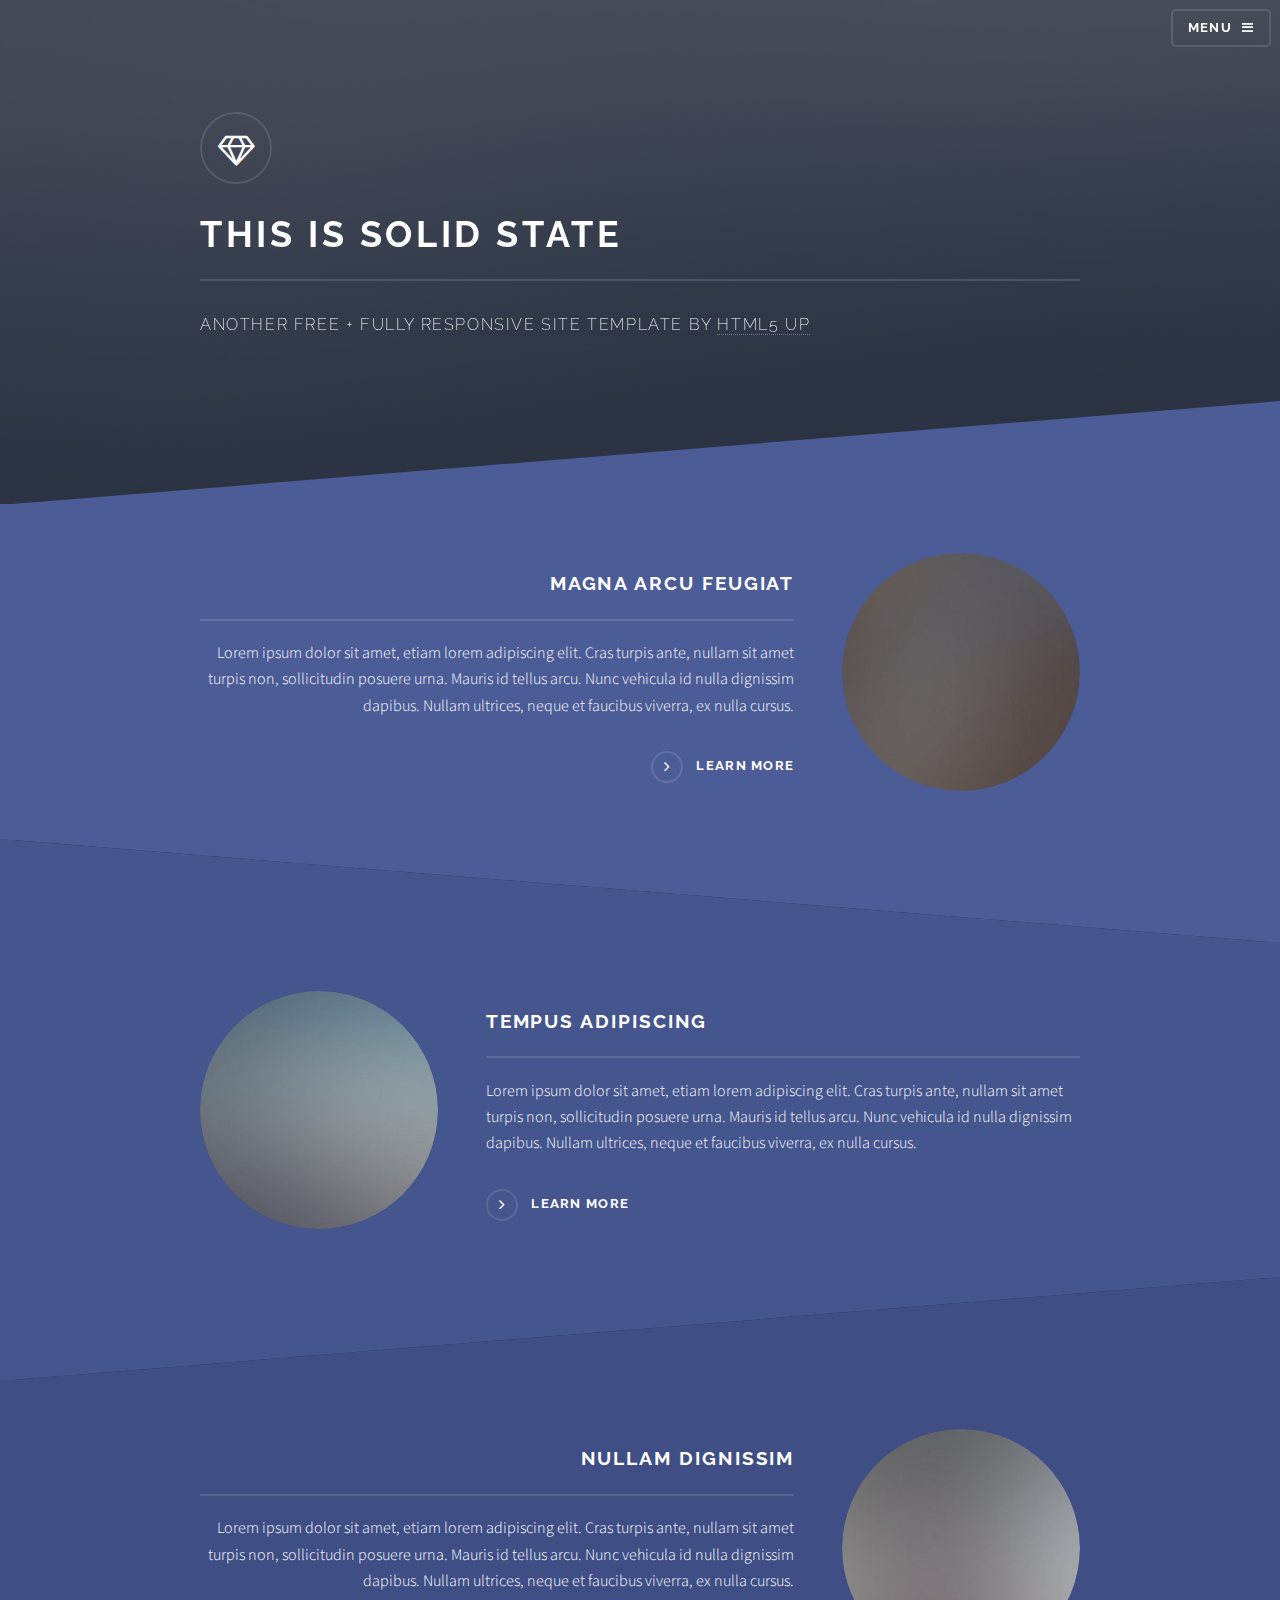
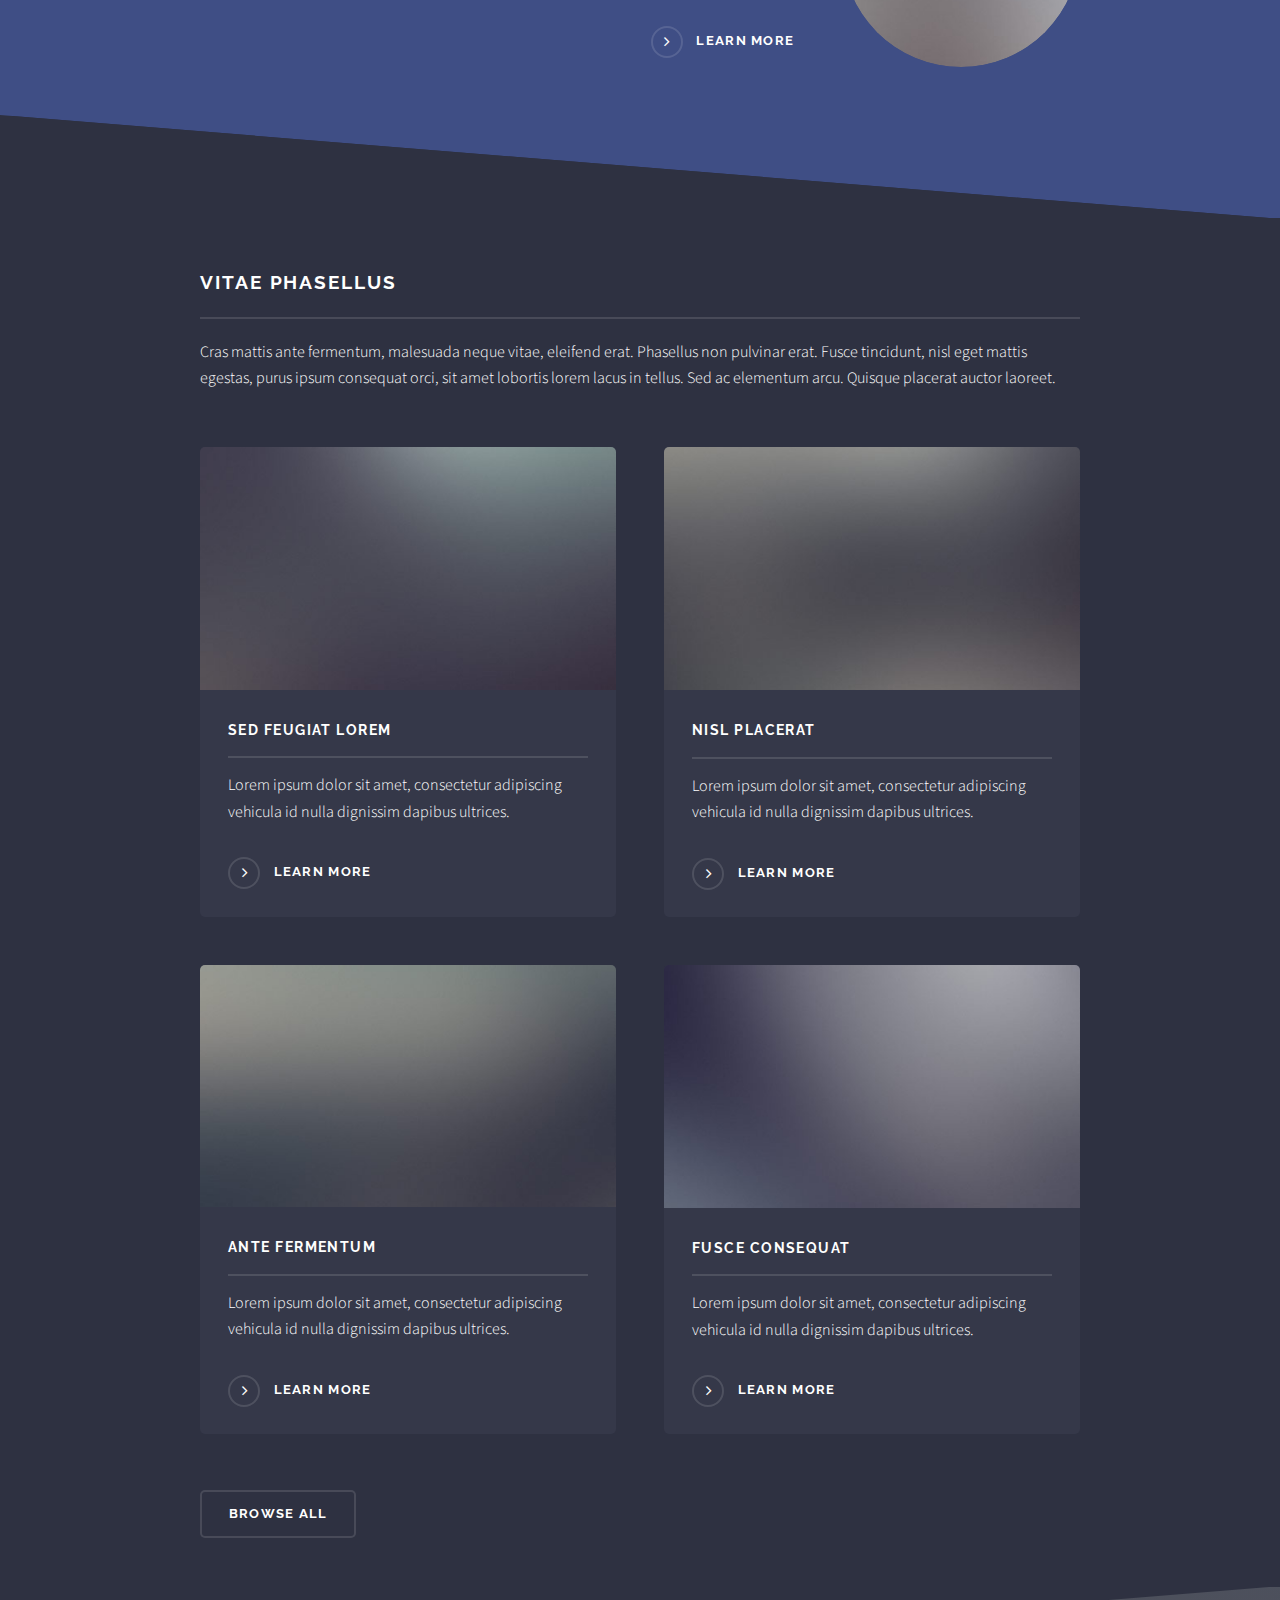
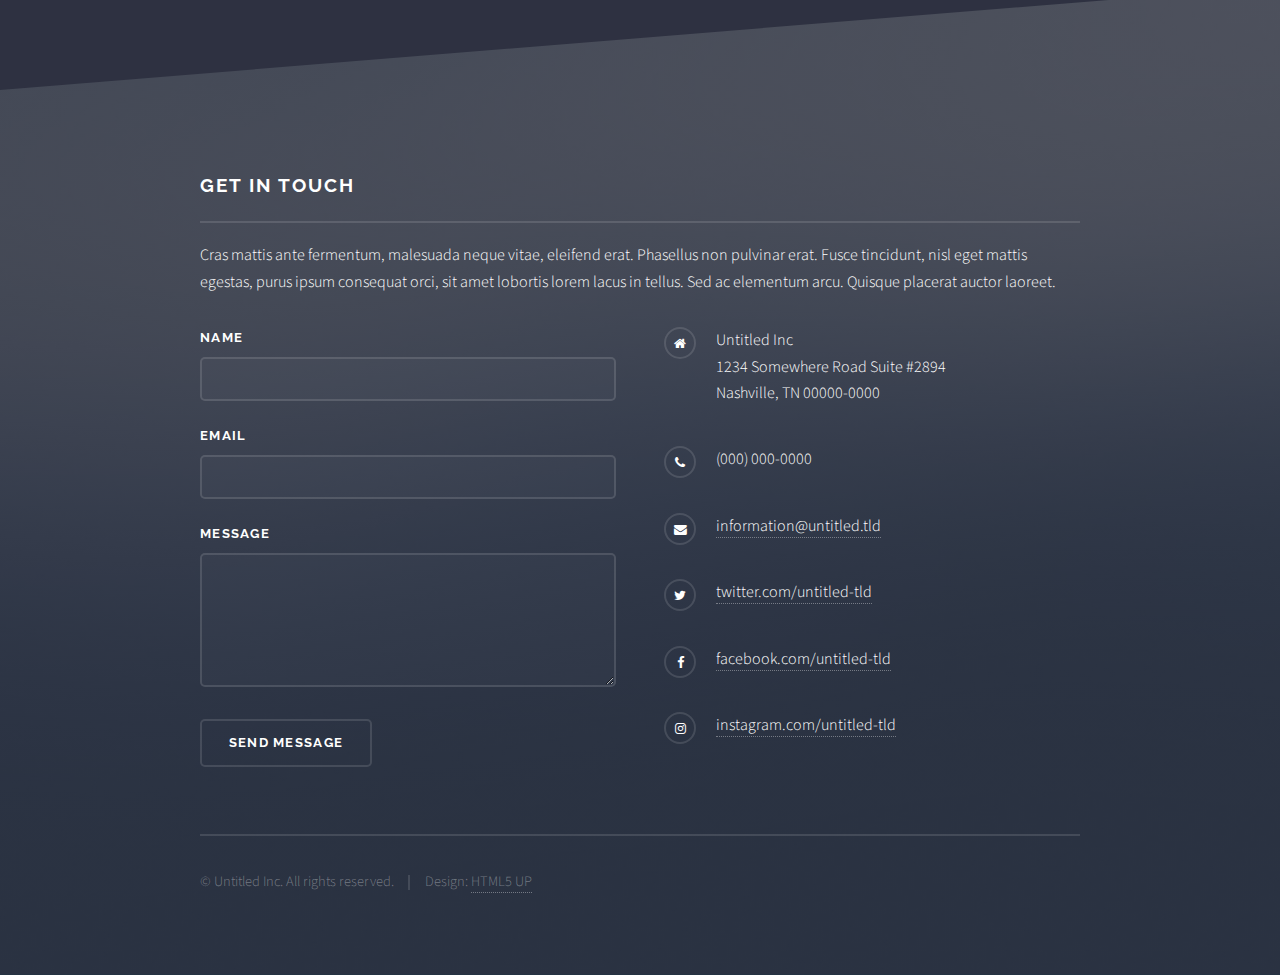
==== index.html @ 4a266dea "I am adding the HTML5UP template 'Solid State' to my github account. No content has been added at th" ====
<!DOCTYPE HTML>
<!--
	Solid State by HTML5 UP
	html5up.net | @ajlkn
	Free for personal and commercial use under the CCA 3.0 license (html5up.net/license)
-->
<html>
	<head>
		<title>Solid State by HTML5 UP</title>
		<meta charset="utf-8" />
		<meta name="viewport" content="width=device-width, initial-scale=1, user-scalable=no" />
		<link rel="stylesheet" href="assets/css/main.css" />
		<noscript><link rel="stylesheet" href="assets/css/noscript.css" /></noscript>
	</head>
	<body class="is-preload">

		<!-- Page Wrapper -->
			<div id="page-wrapper">

				<!-- Header -->
					<header id="header" class="alt">
						<h1><a href="index.html">Solid State</a></h1>
						<nav>
							<a href="#menu">Menu</a>
						</nav>
					</header>

				<!-- Menu -->
					<nav id="menu">
						<div class="inner">
							<h2>Menu</h2>
							<ul class="links">
								<li><a href="index.html">Home</a></li>
								<li><a href="generic.html">Generic</a></li>
								<li><a href="elements.html">Elements</a></li>
								<li><a href="#">Log In</a></li>
								<li><a href="#">Sign Up</a></li>
							</ul>
							<a href="#" class="close">Close</a>
						</div>
					</nav>

				<!-- Banner -->
					<section id="banner">
						<div class="inner">
							<div class="logo"><span class="icon fa-diamond"></span></div>
							<h2>This is Solid State</h2>
							<p>Another free + fully responsive site template by <a href="http://html5up.net">HTML5 UP</a></p>
						</div>
					</section>

				<!-- Wrapper -->
					<section id="wrapper">

						<!-- One -->
							<section id="one" class="wrapper spotlight style1">
								<div class="inner">
									<a href="#" class="image"><img src="images/pic01.jpg" alt="" /></a>
									<div class="content">
										<h2 class="major">Magna arcu feugiat</h2>
										<p>Lorem ipsum dolor sit amet, etiam lorem adipiscing elit. Cras turpis ante, nullam sit amet turpis non, sollicitudin posuere urna. Mauris id tellus arcu. Nunc vehicula id nulla dignissim dapibus. Nullam ultrices, neque et faucibus viverra, ex nulla cursus.</p>
										<a href="#" class="special">Learn more</a>
									</div>
								</div>
							</section>

						<!-- Two -->
							<section id="two" class="wrapper alt spotlight style2">
								<div class="inner">
									<a href="#" class="image"><img src="images/pic02.jpg" alt="" /></a>
									<div class="content">
										<h2 class="major">Tempus adipiscing</h2>
										<p>Lorem ipsum dolor sit amet, etiam lorem adipiscing elit. Cras turpis ante, nullam sit amet turpis non, sollicitudin posuere urna. Mauris id tellus arcu. Nunc vehicula id nulla dignissim dapibus. Nullam ultrices, neque et faucibus viverra, ex nulla cursus.</p>
										<a href="#" class="special">Learn more</a>
									</div>
								</div>
							</section>

						<!-- Three -->
							<section id="three" class="wrapper spotlight style3">
								<div class="inner">
									<a href="#" class="image"><img src="images/pic03.jpg" alt="" /></a>
									<div class="content">
										<h2 class="major">Nullam dignissim</h2>
										<p>Lorem ipsum dolor sit amet, etiam lorem adipiscing elit. Cras turpis ante, nullam sit amet turpis non, sollicitudin posuere urna. Mauris id tellus arcu. Nunc vehicula id nulla dignissim dapibus. Nullam ultrices, neque et faucibus viverra, ex nulla cursus.</p>
										<a href="#" class="special">Learn more</a>
									</div>
								</div>
							</section>

						<!-- Four -->
							<section id="four" class="wrapper alt style1">
								<div class="inner">
									<h2 class="major">Vitae phasellus</h2>
									<p>Cras mattis ante fermentum, malesuada neque vitae, eleifend erat. Phasellus non pulvinar erat. Fusce tincidunt, nisl eget mattis egestas, purus ipsum consequat orci, sit amet lobortis lorem lacus in tellus. Sed ac elementum arcu. Quisque placerat auctor laoreet.</p>
									<section class="features">
										<article>
											<a href="#" class="image"><img src="images/pic04.jpg" alt="" /></a>
											<h3 class="major">Sed feugiat lorem</h3>
											<p>Lorem ipsum dolor sit amet, consectetur adipiscing vehicula id nulla dignissim dapibus ultrices.</p>
											<a href="#" class="special">Learn more</a>
										</article>
										<article>
											<a href="#" class="image"><img src="images/pic05.jpg" alt="" /></a>
											<h3 class="major">Nisl placerat</h3>
											<p>Lorem ipsum dolor sit amet, consectetur adipiscing vehicula id nulla dignissim dapibus ultrices.</p>
											<a href="#" class="special">Learn more</a>
										</article>
										<article>
											<a href="#" class="image"><img src="images/pic06.jpg" alt="" /></a>
											<h3 class="major">Ante fermentum</h3>
											<p>Lorem ipsum dolor sit amet, consectetur adipiscing vehicula id nulla dignissim dapibus ultrices.</p>
											<a href="#" class="special">Learn more</a>
										</article>
										<article>
											<a href="#" class="image"><img src="images/pic07.jpg" alt="" /></a>
											<h3 class="major">Fusce consequat</h3>
											<p>Lorem ipsum dolor sit amet, consectetur adipiscing vehicula id nulla dignissim dapibus ultrices.</p>
											<a href="#" class="special">Learn more</a>
										</article>
									</section>
									<ul class="actions">
										<li><a href="#" class="button">Browse All</a></li>
									</ul>
								</div>
							</section>

					</section>

				<!-- Footer -->
					<section id="footer">
						<div class="inner">
							<h2 class="major">Get in touch</h2>
							<p>Cras mattis ante fermentum, malesuada neque vitae, eleifend erat. Phasellus non pulvinar erat. Fusce tincidunt, nisl eget mattis egestas, purus ipsum consequat orci, sit amet lobortis lorem lacus in tellus. Sed ac elementum arcu. Quisque placerat auctor laoreet.</p>
							<form method="post" action="#">
								<div class="fields">
									<div class="field">
										<label for="name">Name</label>
										<input type="text" name="name" id="name" />
									</div>
									<div class="field">
										<label for="email">Email</label>
										<input type="email" name="email" id="email" />
									</div>
									<div class="field">
										<label for="message">Message</label>
										<textarea name="message" id="message" rows="4"></textarea>
									</div>
								</div>
								<ul class="actions">
									<li><input type="submit" value="Send Message" /></li>
								</ul>
							</form>
							<ul class="contact">
								<li class="fa-home">
									Untitled Inc<br />
									1234 Somewhere Road Suite #2894<br />
									Nashville, TN 00000-0000
								</li>
								<li class="fa-phone">(000) 000-0000</li>
								<li class="fa-envelope"><a href="#">information@untitled.tld</a></li>
								<li class="fa-twitter"><a href="#">twitter.com/untitled-tld</a></li>
								<li class="fa-facebook"><a href="#">facebook.com/untitled-tld</a></li>
								<li class="fa-instagram"><a href="#">instagram.com/untitled-tld</a></li>
							</ul>
							<ul class="copyright">
								<li>&copy; Untitled Inc. All rights reserved.</li><li>Design: <a href="http://html5up.net">HTML5 UP</a></li>
							</ul>
						</div>
					</section>

			</div>

		<!-- Scripts -->
			<script src="assets/js/jquery.min.js"></script>
			<script src="assets/js/jquery.scrollex.min.js"></script>
			<script src="assets/js/browser.min.js"></script>
			<script src="assets/js/breakpoints.min.js"></script>
			<script src="assets/js/util.js"></script>
			<script src="assets/js/main.js"></script>

	</body>
</html>
---- assets/css/main.css ----
@import url(font-awesome.min.css);
@import url("https://fonts.googleapis.com/css?family=Raleway:200,700|Source+Sans+Pro:300,600,300italic,600italic");

/*
	Solid State by HTML5 UP
	html5up.net | @ajlkn
	Free for personal and commercial use under the CCA 3.0 license (html5up.net/license)
*/

html, body, div, span, applet, object,
iframe, h1, h2, h3, h4, h5, h6, p, blockquote,
pre, a, abbr, acronym, address, big, cite,
code, del, dfn, em, img, ins, kbd, q, s, samp,
small, strike, strong, sub, sup, tt, var, b,
u, i, center, dl, dt, dd, ol, ul, li, fieldset,
form, label, legend, table, caption, tbody,
tfoot, thead, tr, th, td, article, aside,
canvas, details, embed, figure, figcaption,
footer, header, hgroup, menu, nav, output, ruby,
section, summary, time, mark, audio, video {
	margin: 0;
	padding: 0;
	border: 0;
	font-size: 100%;
	font: inherit;
	vertical-align: baseline;}

article, aside, details, figcaption, figure,
footer, header, hgroup, menu, nav, section {
	display: block;}

body {
	line-height: 1;
}

ol, ul {
	list-style: none;
}

blockquote, q {
	quotes: none;
}

	blockquote:before, blockquote:after, q:before, q:after {
		content: '';
		content: none;
	}

table {
	border-collapse: collapse;
	border-spacing: 0;
}

body {
	-webkit-text-size-adjust: none;
}

mark {
	background-color: transparent;
	color: inherit;
}

input::-moz-focus-inner {
	border: 0;
	padding: 0;
}

input, select, textarea {
	-moz-appearance: none;
	-webkit-appearance: none;
	-ms-appearance: none;
	appearance: none;
}

/* Basic */

	@-ms-viewport {
		width: device-width;
	}

	body {
		-ms-overflow-style: scrollbar;
	}

	@media screen and (max-width: 480px) {

		html, body {
			min-width: 320px;
		}

	}

	html {
		box-sizing: border-box;
	}

	*, *:before, *:after {
		box-sizing: inherit;
	}

	body {
		background-color: #2e3141;
		background-image: linear-gradient(to top, rgba(46, 49, 65, 0.8), rgba(46, 49, 65, 0.8)), url("../../images/bg.jpg");
		background-size: auto, cover;
		background-attachment: fixed, fixed;
		background-position: center, center;
	}

		body.is-preload *, body.is-preload *:before, body.is-preload *:after {
			-moz-animation: none !important;
			-webkit-animation: none !important;
			-ms-animation: none !important;
			animation: none !important;
			-moz-transition: none !important;
			-webkit-transition: none !important;
			-ms-transition: none !important;
			transition: none !important;
		}

/* Type */

	body, input, select, textarea {
		color: #ffffff;
		font-family: "Source Sans Pro", Helvetica, sans-serif;
		font-size: 16.5pt;
		font-weight: 300;
		line-height: 1.65;
	}

		@media screen and (max-width: 1680px) {

			body, input, select, textarea {
				font-size: 13pt;
			}

		}

		@media screen and (max-width: 1280px) {

			body, input, select, textarea {
				font-size: 12pt;
			}

		}

		@media screen and (max-width: 980px) {

			body, input, select, textarea {
				font-size: 12pt;
			}

		}

		@media screen and (max-width: 736px) {

			body, input, select, textarea {
				font-size: 12pt;
			}

		}

		@media screen and (max-width: 480px) {

			body, input, select, textarea {
				font-size: 12pt;
			}

		}

	a {
		-moz-transition: color 0.2s ease-in-out, border-bottom-color 0.2s ease-in-out;
		-webkit-transition: color 0.2s ease-in-out, border-bottom-color 0.2s ease-in-out;
		-ms-transition: color 0.2s ease-in-out, border-bottom-color 0.2s ease-in-out;
		transition: color 0.2s ease-in-out, border-bottom-color 0.2s ease-in-out;
		border-bottom: dotted 1px rgba(255, 255, 255, 0.35);
		color: #ffffff;
		text-decoration: none;
	}

		a:hover {
			border-bottom-color: transparent;
			color: #ffffff !important;
		}

		a.special:not(.button) {
			text-decoration: none;
			border-bottom: 0;
			display: block;
			font-family: Raleway, Helvetica, sans-serif;
			font-size: 0.8em;
			font-weight: 700;
			letter-spacing: 0.1em;
			margin: 0 0 2em 0;
			text-transform: uppercase;
		}

			a.special:not(.button):before {
				-moz-osx-font-smoothing: grayscale;
				-webkit-font-smoothing: antialiased;
				font-family: FontAwesome;
				font-style: normal;
				font-weight: normal;
				text-transform: none !important;
			}

			a.special:not(.button):before {
				-moz-transition: background-color 0.2s ease-in-out;
				-webkit-transition: background-color 0.2s ease-in-out;
				-ms-transition: background-color 0.2s ease-in-out;
				transition: background-color 0.2s ease-in-out;
				border-radius: 100%;
				border: solid 2px rgba(255, 255, 255, 0.125);
				content: '\f105';
				display: inline-block;
				font-size: 1.25em;
				height: 2em;
				line-height: 1.65em;
				margin-right: 0.85em;
				text-align: center;
				text-indent: 0.15em;
				vertical-align: middle;
				width: 2em;
			}

			a.special:not(.button):hover:before {
				background-color: rgba(255, 255, 255, 0.025);
			}

			a.special:not(.button):active:before {
				background-color: rgba(255, 255, 255, 0.075);
			}

	strong, b {
		color: #ffffff;
		font-weight: 600;
	}

	em, i {
		font-style: italic;
	}

	p {
		margin: 0 0 2em 0;
	}

	h1, h2, h3, h4, h5, h6 {
		color: #ffffff;
		font-family: Raleway, Helvetica, sans-serif;
		font-weight: 700;
		letter-spacing: 0.1em;
		margin: 0 0 1em 0;
		text-transform: uppercase;
	}

		h1 a, h2 a, h3 a, h4 a, h5 a, h6 a {
			color: inherit;
			text-decoration: none;
			border-bottom: 0;
		}

		h1 span, h2 span, h3 span, h4 span, h5 span, h6 span {
			font-weight: 200;
		}

		h1.major, h2.major, h3.major, h4.major, h5.major, h6.major {
			padding-bottom: 1em;
			border-bottom: solid 2px rgba(255, 255, 255, 0.125);
		}

	h2 {
		font-size: 1.2em;
	}

	h3 {
		font-size: 0.9em;
	}

	h4 {
		font-size: 0.7em;
	}

	h5 {
		font-size: 0.7em;
	}

	h6 {
		font-size: 0.7em;
	}

	@media screen and (max-width: 736px) {

		h2 {
			font-size: 1em;
		}

		h3 {
			font-size: 0.8em;
		}

	}

	sub {
		font-size: 0.8em;
		position: relative;
		top: 0.5em;
	}

	sup {
		font-size: 0.8em;
		position: relative;
		top: -0.5em;
	}

	blockquote {
		border-left: solid 4px rgba(255, 255, 255, 0.125);
		font-style: italic;
		margin: 0 0 2em 0;
		padding: 0.5em 0 0.5em 2em;
	}

	code {
		background: rgba(255, 255, 255, 0.025);
		border-radius: 5px;
		border: solid 2px rgba(255, 255, 255, 0.125);
		font-family: "Courier New", monospace;
		font-size: 0.9em;
		margin: 0 0.25em;
		padding: 0.25em 0.65em;
	}

	pre {
		-webkit-overflow-scrolling: touch;
		font-family: "Courier New", monospace;
		font-size: 0.9em;
		margin: 0 0 2em 0;
	}

		pre code {
			display: block;
			line-height: 1.75em;
			padding: 1em 1.5em;
			overflow-x: auto;
		}

	hr {
		border: 0;
		border-bottom: solid 2px rgba(255, 255, 255, 0.125);
		margin: 2.5em 0;
	}

		hr.major {
			margin: 4em 0;
		}

	.align-left {
		text-align: left;
	}

	.align-center {
		text-align: center;
	}

	.align-right {
		text-align: right;
	}

/* Row */

	.row {
		display: flex;
		flex-wrap: wrap;
		box-sizing: border-box;
		align-items: stretch;
	}

		.row > * {
			box-sizing: border-box;
		}

		.row.gtr-uniform > * > :last-child {
			margin-bottom: 0;
		}

		.row.aln-left {
			justify-content: flex-start;
		}

		.row.aln-center {
			justify-content: center;
		}

		.row.aln-right {
			justify-content: flex-end;
		}

		.row.aln-top {
			align-items: flex-start;
		}

		.row.aln-middle {
			align-items: center;
		}

		.row.aln-bottom {
			align-items: flex-end;
		}

		.row > .imp {
			order: -1;
		}

		.row > .col-1 {
			width: 8.3333333333%;
		}

		.row > .off-1 {
			margin-left: 8.3333333333%;
		}

		.row > .col-2 {
			width: 16.6666666667%;
		}

		.row > .off-2 {
			margin-left: 16.6666666667%;
		}

		.row > .col-3 {
			width: 25%;
		}

		.row > .off-3 {
			margin-left: 25%;
		}

		.row > .col-4 {
			width: 33.3333333333%;
		}

		.row > .off-4 {
			margin-left: 33.3333333333%;
		}

		.row > .col-5 {
			width: 41.6666666667%;
		}

		.row > .off-5 {
			margin-left: 41.6666666667%;
		}

		.row > .col-6 {
			width: 50%;
		}

		.row > .off-6 {
			margin-left: 50%;
		}

		.row > .col-7 {
			width: 58.3333333333%;
		}

		.row > .off-7 {
			margin-left: 58.3333333333%;
		}

		.row > .col-8 {
			width: 66.6666666667%;
		}

		.row > .off-8 {
			margin-left: 66.6666666667%;
		}

		.row > .col-9 {
			width: 75%;
		}

		.row > .off-9 {
			margin-left: 75%;
		}

		.row > .col-10 {
			width: 83.3333333333%;
		}

		.row > .off-10 {
			margin-left: 83.3333333333%;
		}

		.row > .col-11 {
			width: 91.6666666667%;
		}

		.row > .off-11 {
			margin-left: 91.6666666667%;
		}

		.row > .col-12 {
			width: 100%;
		}

		.row > .off-12 {
			margin-left: 100%;
		}

		.row.gtr-0 {
			margin-top: 0;
			margin-left: 0em;
		}

			.row.gtr-0 > * {
				padding: 0 0 0 0em;
			}

			.row.gtr-0.gtr-uniform {
				margin-top: 0em;
			}

				.row.gtr-0.gtr-uniform > * {
					padding-top: 0em;
				}

		.row.gtr-25 {
			margin-top: 0;
			margin-left: -0.4375em;
		}

			.row.gtr-25 > * {
				padding: 0 0 0 0.4375em;
			}

			.row.gtr-25.gtr-uniform {
				margin-top: -0.4375em;
			}

				.row.gtr-25.gtr-uniform > * {
					padding-top: 0.4375em;
				}

		.row.gtr-50 {
			margin-top: 0;
			margin-left: -0.875em;
		}

			.row.gtr-50 > * {
				padding: 0 0 0 0.875em;
			}

			.row.gtr-50.gtr-uniform {
				margin-top: -0.875em;
			}

				.row.gtr-50.gtr-uniform > * {
					padding-top: 0.875em;
				}

		.row {
			margin-top: 0;
			margin-left: -1.75em;
		}

			.row > * {
				padding: 0 0 0 1.75em;
			}

			.row.gtr-uniform {
				margin-top: -1.75em;
			}

				.row.gtr-uniform > * {
					padding-top: 1.75em;
				}

		.row.gtr-150 {
			margin-top: 0;
			margin-left: -2.625em;
		}

			.row.gtr-150 > * {
				padding: 0 0 0 2.625em;
			}

			.row.gtr-150.gtr-uniform {
				margin-top: -2.625em;
			}

				.row.gtr-150.gtr-uniform > * {
					padding-top: 2.625em;
				}

		.row.gtr-200 {
			margin-top: 0;
			margin-left: -3.5em;
		}

			.row.gtr-200 > * {
				padding: 0 0 0 3.5em;
			}

			.row.gtr-200.gtr-uniform {
				margin-top: -3.5em;
			}

				.row.gtr-200.gtr-uniform > * {
					padding-top: 3.5em;
				}

		@media screen and (max-width: 1680px) {

			.row {
				display: flex;
				flex-wrap: wrap;
				box-sizing: border-box;
				align-items: stretch;
			}

				.row > * {
					box-sizing: border-box;
				}

				.row.gtr-uniform > * > :last-child {
					margin-bottom: 0;
				}

				.row.aln-left {
					justify-content: flex-start;
				}

				.row.aln-center {
					justify-content: center;
				}

				.row.aln-right {
					justify-content: flex-end;
				}

				.row.aln-top {
					align-items: flex-start;
				}

				.row.aln-middle {
					align-items: center;
				}

				.row.aln-bottom {
					align-items: flex-end;
				}

				.row > .imp-xlarge {
					order: -1;
				}

				.row > .col-1-xlarge {
					width: 8.3333333333%;
				}

				.row > .off-1-xlarge {
					margin-left: 8.3333333333%;
				}

				.row > .col-2-xlarge {
					width: 16.6666666667%;
				}

				.row > .off-2-xlarge {
					margin-left: 16.6666666667%;
				}

				.row > .col-3-xlarge {
					width: 25%;
				}

				.row > .off-3-xlarge {
					margin-left: 25%;
				}

				.row > .col-4-xlarge {
					width: 33.3333333333%;
				}

				.row > .off-4-xlarge {
					margin-left: 33.3333333333%;
				}

				.row > .col-5-xlarge {
					width: 41.6666666667%;
				}

				.row > .off-5-xlarge {
					margin-left: 41.6666666667%;
				}

				.row > .col-6-xlarge {
					width: 50%;
				}

				.row > .off-6-xlarge {
					margin-left: 50%;
				}

				.row > .col-7-xlarge {
					width: 58.3333333333%;
				}

				.row > .off-7-xlarge {
					margin-left: 58.3333333333%;
				}

				.row > .col-8-xlarge {
					width: 66.6666666667%;
				}

				.row > .off-8-xlarge {
					margin-left: 66.6666666667%;
				}

				.row > .col-9-xlarge {
					width: 75%;
				}

				.row > .off-9-xlarge {
					margin-left: 75%;
				}

				.row > .col-10-xlarge {
					width: 83.3333333333%;
				}

				.row > .off-10-xlarge {
					margin-left: 83.3333333333%;
				}

				.row > .col-11-xlarge {
					width: 91.6666666667%;
				}

				.row > .off-11-xlarge {
					margin-left: 91.6666666667%;
				}

				.row > .col-12-xlarge {
					width: 100%;
				}

				.row > .off-12-xlarge {
					margin-left: 100%;
				}

				.row.gtr-0 {
					margin-top: 0;
					margin-left: 0em;
				}

					.row.gtr-0 > * {
						padding: 0 0 0 0em;
					}

					.row.gtr-0.gtr-uniform {
						margin-top: 0em;
					}

						.row.gtr-0.gtr-uniform > * {
							padding-top: 0em;
						}

				.row.gtr-25 {
					margin-top: 0;
					margin-left: -0.4375em;
				}

					.row.gtr-25 > * {
						padding: 0 0 0 0.4375em;
					}

					.row.gtr-25.gtr-uniform {
						margin-top: -0.4375em;
					}

						.row.gtr-25.gtr-uniform > * {
							padding-top: 0.4375em;
						}

				.row.gtr-50 {
					margin-top: 0;
					margin-left: -0.875em;
				}

					.row.gtr-50 > * {
						padding: 0 0 0 0.875em;
					}

					.row.gtr-50.gtr-uniform {
						margin-top: -0.875em;
					}

						.row.gtr-50.gtr-uniform > * {
							padding-top: 0.875em;
						}

				.row {
					margin-top: 0;
					margin-left: -1.75em;
				}

					.row > * {
						padding: 0 0 0 1.75em;
					}

					.row.gtr-uniform {
						margin-top: -1.75em;
					}

						.row.gtr-uniform > * {
							padding-top: 1.75em;
						}

				.row.gtr-150 {
					margin-top: 0;
					margin-left: -2.625em;
				}

					.row.gtr-150 > * {
						padding: 0 0 0 2.625em;
					}

					.row.gtr-150.gtr-uniform {
						margin-top: -2.625em;
					}

						.row.gtr-150.gtr-uniform > * {
							padding-top: 2.625em;
						}

				.row.gtr-200 {
					margin-top: 0;
					margin-left: -3.5em;
				}

					.row.gtr-200 > * {
						padding: 0 0 0 3.5em;
					}

					.row.gtr-200.gtr-uniform {
						margin-top: -3.5em;
					}

						.row.gtr-200.gtr-uniform > * {
							padding-top: 3.5em;
						}

		}

		@media screen and (max-width: 1280px) {

			.row {
				display: flex;
				flex-wrap: wrap;
				box-sizing: border-box;
				align-items: stretch;
			}

				.row > * {
					box-sizing: border-box;
				}

				.row.gtr-uniform > * > :last-child {
					margin-bottom: 0;
				}

				.row.aln-left {
					justify-content: flex-start;
				}

				.row.aln-center {
					justify-content: center;
				}

				.row.aln-right {
					justify-content: flex-end;
				}

				.row.aln-top {
					align-items: flex-start;
				}

				.row.aln-middle {
					align-items: center;
				}

				.row.aln-bottom {
					align-items: flex-end;
				}

				.row > .imp-large {
					order: -1;
				}

				.row > .col-1-large {
					width: 8.3333333333%;
				}

				.row > .off-1-large {
					margin-left: 8.3333333333%;
				}

				.row > .col-2-large {
					width: 16.6666666667%;
				}

				.row > .off-2-large {
					margin-left: 16.6666666667%;
				}

				.row > .col-3-large {
					width: 25%;
				}

				.row > .off-3-large {
					margin-left: 25%;
				}

				.row > .col-4-large {
					width: 33.3333333333%;
				}

				.row > .off-4-large {
					margin-left: 33.3333333333%;
				}

				.row > .col-5-large {
					width: 41.6666666667%;
				}

				.row > .off-5-large {
					margin-left: 41.6666666667%;
				}

				.row > .col-6-large {
					width: 50%;
				}

				.row > .off-6-large {
					margin-left: 50%;
				}

				.row > .col-7-large {
					width: 58.3333333333%;
				}

				.row > .off-7-large {
					margin-left: 58.3333333333%;
				}

				.row > .col-8-large {
					width: 66.6666666667%;
				}

				.row > .off-8-large {
					margin-left: 66.6666666667%;
				}

				.row > .col-9-large {
					width: 75%;
				}

				.row > .off-9-large {
					margin-left: 75%;
				}

				.row > .col-10-large {
					width: 83.3333333333%;
				}

				.row > .off-10-large {
					margin-left: 83.3333333333%;
				}

				.row > .col-11-large {
					width: 91.6666666667%;
				}

				.row > .off-11-large {
					margin-left: 91.6666666667%;
				}

				.row > .col-12-large {
					width: 100%;
				}

				.row > .off-12-large {
					margin-left: 100%;
				}

				.row.gtr-0 {
					margin-top: 0;
					margin-left: 0em;
				}

					.row.gtr-0 > * {
						padding: 0 0 0 0em;
					}

					.row.gtr-0.gtr-uniform {
						margin-top: 0em;
					}

						.row.gtr-0.gtr-uniform > * {
							padding-top: 0em;
						}

				.row.gtr-25 {
					margin-top: 0;
					margin-left: -0.4375em;
				}

					.row.gtr-25 > * {
						padding: 0 0 0 0.4375em;
					}

					.row.gtr-25.gtr-uniform {
						margin-top: -0.4375em;
					}

						.row.gtr-25.gtr-uniform > * {
							padding-top: 0.4375em;
						}

				.row.gtr-50 {
					margin-top: 0;
					margin-left: -0.875em;
				}

					.row.gtr-50 > * {
						padding: 0 0 0 0.875em;
					}

					.row.gtr-50.gtr-uniform {
						margin-top: -0.875em;
					}

						.row.gtr-50.gtr-uniform > * {
							padding-top: 0.875em;
						}

				.row {
					margin-top: 0;
					margin-left: -1.75em;
				}

					.row > * {
						padding: 0 0 0 1.75em;
					}

					.row.gtr-uniform {
						margin-top: -1.75em;
					}

						.row.gtr-uniform > * {
							padding-top: 1.75em;
						}

				.row.gtr-150 {
					margin-top: 0;
					margin-left: -2.625em;
				}

					.row.gtr-150 > * {
						padding: 0 0 0 2.625em;
					}

					.row.gtr-150.gtr-uniform {
						margin-top: -2.625em;
					}

						.row.gtr-150.gtr-uniform > * {
							padding-top: 2.625em;
						}

				.row.gtr-200 {
					margin-top: 0;
					margin-left: -3.5em;
				}

					.row.gtr-200 > * {
						padding: 0 0 0 3.5em;
					}

					.row.gtr-200.gtr-uniform {
						margin-top: -3.5em;
					}

						.row.gtr-200.gtr-uniform > * {
							padding-top: 3.5em;
						}

		}

		@media screen and (max-width: 980px) {

			.row {
				display: flex;
				flex-wrap: wrap;
				box-sizing: border-box;
				align-items: stretch;
			}

				.row > * {
					box-sizing: border-box;
				}

				.row.gtr-uniform > * > :last-child {
					margin-bottom: 0;
				}

				.row.aln-left {
					justify-content: flex-start;
				}

				.row.aln-center {
					justify-content: center;
				}

				.row.aln-right {
					justify-content: flex-end;
				}

				.row.aln-top {
					align-items: flex-start;
				}

				.row.aln-middle {
					align-items: center;
				}

				.row.aln-bottom {
					align-items: flex-end;
				}

				.row > .imp-medium {
					order: -1;
				}

				.row > .col-1-medium {
					width: 8.3333333333%;
				}

				.row > .off-1-medium {
					margin-left: 8.3333333333%;
				}

				.row > .col-2-medium {
					width: 16.6666666667%;
				}

				.row > .off-2-medium {
					margin-left: 16.6666666667%;
				}

				.row > .col-3-medium {
					width: 25%;
				}

				.row > .off-3-medium {
					margin-left: 25%;
				}

				.row > .col-4-medium {
					width: 33.3333333333%;
				}

				.row > .off-4-medium {
					margin-left: 33.3333333333%;
				}

				.row > .col-5-medium {
					width: 41.6666666667%;
				}

				.row > .off-5-medium {
					margin-left: 41.6666666667%;
				}

				.row > .col-6-medium {
					width: 50%;
				}

				.row > .off-6-medium {
					margin-left: 50%;
				}

				.row > .col-7-medium {
					width: 58.3333333333%;
				}

				.row > .off-7-medium {
					margin-left: 58.3333333333%;
				}

				.row > .col-8-medium {
					width: 66.6666666667%;
				}

				.row > .off-8-medium {
					margin-left: 66.6666666667%;
				}

				.row > .col-9-medium {
					width: 75%;
				}

				.row > .off-9-medium {
					margin-left: 75%;
				}

				.row > .col-10-medium {
					width: 83.3333333333%;
				}

				.row > .off-10-medium {
					margin-left: 83.3333333333%;
				}

				.row > .col-11-medium {
					width: 91.6666666667%;
				}

				.row > .off-11-medium {
					margin-left: 91.6666666667%;
				}

				.row > .col-12-medium {
					width: 100%;
				}

				.row > .off-12-medium {
					margin-left: 100%;
				}

				.row.gtr-0 {
					margin-top: 0;
					margin-left: 0em;
				}

					.row.gtr-0 > * {
						padding: 0 0 0 0em;
					}

					.row.gtr-0.gtr-uniform {
						margin-top: 0em;
					}

						.row.gtr-0.gtr-uniform > * {
							padding-top: 0em;
						}

				.row.gtr-25 {
					margin-top: 0;
					margin-left: -0.4375em;
				}

					.row.gtr-25 > * {
						padding: 0 0 0 0.4375em;
					}

					.row.gtr-25.gtr-uniform {
						margin-top: -0.4375em;
					}

						.row.gtr-25.gtr-uniform > * {
							padding-top: 0.4375em;
						}

				.row.gtr-50 {
					margin-top: 0;
					margin-left: -0.875em;
				}

					.row.gtr-50 > * {
						padding: 0 0 0 0.875em;
					}

					.row.gtr-50.gtr-uniform {
						margin-top: -0.875em;
					}

						.row.gtr-50.gtr-uniform > * {
							padding-top: 0.875em;
						}

				.row {
					margin-top: 0;
					margin-left: -1.75em;
				}

					.row > * {
						padding: 0 0 0 1.75em;
					}

					.row.gtr-uniform {
						margin-top: -1.75em;
					}

						.row.gtr-uniform > * {
							padding-top: 1.75em;
						}

				.row.gtr-150 {
					margin-top: 0;
					margin-left: -2.625em;
				}

					.row.gtr-150 > * {
						padding: 0 0 0 2.625em;
					}

					.row.gtr-150.gtr-uniform {
						margin-top: -2.625em;
					}

						.row.gtr-150.gtr-uniform > * {
							padding-top: 2.625em;
						}

				.row.gtr-200 {
					margin-top: 0;
					margin-left: -3.5em;
				}

					.row.gtr-200 > * {
						padding: 0 0 0 3.5em;
					}

					.row.gtr-200.gtr-uniform {
						margin-top: -3.5em;
					}

						.row.gtr-200.gtr-uniform > * {
							padding-top: 3.5em;
						}

		}

		@media screen and (max-width: 736px) {

			.row {
				display: flex;
				flex-wrap: wrap;
				box-sizing: border-box;
				align-items: stretch;
			}

				.row > * {
					box-sizing: border-box;
				}

				.row.gtr-uniform > * > :last-child {
					margin-bottom: 0;
				}

				.row.aln-left {
					justify-content: flex-start;
				}

				.row.aln-center {
					justify-content: center;
				}

				.row.aln-right {
					justify-content: flex-end;
				}

				.row.aln-top {
					align-items: flex-start;
				}

				.row.aln-middle {
					align-items: center;
				}

				.row.aln-bottom {
					align-items: flex-end;
				}

				.row > .imp-small {
					order: -1;
				}

				.row > .col-1-small {
					width: 8.3333333333%;
				}

				.row > .off-1-small {
					margin-left: 8.3333333333%;
				}

				.row > .col-2-small {
					width: 16.6666666667%;
				}

				.row > .off-2-small {
					margin-left: 16.6666666667%;
				}

				.row > .col-3-small {
					width: 25%;
				}

				.row > .off-3-small {
					margin-left: 25%;
				}

				.row > .col-4-small {
					width: 33.3333333333%;
				}

				.row > .off-4-small {
					margin-left: 33.3333333333%;
				}

				.row > .col-5-small {
					width: 41.6666666667%;
				}

				.row > .off-5-small {
					margin-left: 41.6666666667%;
				}

				.row > .col-6-small {
					width: 50%;
				}

				.row > .off-6-small {
					margin-left: 50%;
				}

				.row > .col-7-small {
					width: 58.3333333333%;
				}

				.row > .off-7-small {
					margin-left: 58.3333333333%;
				}

				.row > .col-8-small {
					width: 66.6666666667%;
				}

				.row > .off-8-small {
					margin-left: 66.6666666667%;
				}

				.row > .col-9-small {
					width: 75%;
				}

				.row > .off-9-small {
					margin-left: 75%;
				}

				.row > .col-10-small {
					width: 83.3333333333%;
				}

				.row > .off-10-small {
					margin-left: 83.3333333333%;
				}

				.row > .col-11-small {
					width: 91.6666666667%;
				}

				.row > .off-11-small {
					margin-left: 91.6666666667%;
				}

				.row > .col-12-small {
					width: 100%;
				}

				.row > .off-12-small {
					margin-left: 100%;
				}

				.row.gtr-0 {
					margin-top: 0;
					margin-left: 0em;
				}

					.row.gtr-0 > * {
						padding: 0 0 0 0em;
					}

					.row.gtr-0.gtr-uniform {
						margin-top: 0em;
					}

						.row.gtr-0.gtr-uniform > * {
							padding-top: 0em;
						}

				.row.gtr-25 {
					margin-top: 0;
					margin-left: -0.3125em;
				}

					.row.gtr-25 > * {
						padding: 0 0 0 0.3125em;
					}

					.row.gtr-25.gtr-uniform {
						margin-top: -0.3125em;
					}

						.row.gtr-25.gtr-uniform > * {
							padding-top: 0.3125em;
						}

				.row.gtr-50 {
					margin-top: 0;
					margin-left: -0.625em;
				}

					.row.gtr-50 > * {
						padding: 0 0 0 0.625em;
					}

					.row.gtr-50.gtr-uniform {
						margin-top: -0.625em;
					}

						.row.gtr-50.gtr-uniform > * {
							padding-top: 0.625em;
						}

				.row {
					margin-top: 0;
					margin-left: -1.25em;
				}

					.row > * {
						padding: 0 0 0 1.25em;
					}

					.row.gtr-uniform {
						margin-top: -1.25em;
					}

						.row.gtr-uniform > * {
							padding-top: 1.25em;
						}

				.row.gtr-150 {
					margin-top: 0;
					margin-left: -1.875em;
				}

					.row.gtr-150 > * {
						padding: 0 0 0 1.875em;
					}

					.row.gtr-150.gtr-uniform {
						margin-top: -1.875em;
					}

						.row.gtr-150.gtr-uniform > * {
							padding-top: 1.875em;
						}

				.row.gtr-200 {
					margin-top: 0;
					margin-left: -2.5em;
				}

					.row.gtr-200 > * {
						padding: 0 0 0 2.5em;
					}

					.row.gtr-200.gtr-uniform {
						margin-top: -2.5em;
					}

						.row.gtr-200.gtr-uniform > * {
							padding-top: 2.5em;
						}

		}

		@media screen and (max-width: 480px) {

			.row {
				display: flex;
				flex-wrap: wrap;
				box-sizing: border-box;
				align-items: stretch;
			}

				.row > * {
					box-sizing: border-box;
				}

				.row.gtr-uniform > * > :last-child {
					margin-bottom: 0;
				}

				.row.aln-left {
					justify-content: flex-start;
				}

				.row.aln-center {
					justify-content: center;
				}

				.row.aln-right {
					justify-content: flex-end;
				}

				.row.aln-top {
					align-items: flex-start;
				}

				.row.aln-middle {
					align-items: center;
				}

				.row.aln-bottom {
					align-items: flex-end;
				}

				.row > .imp-xsmall {
					order: -1;
				}

				.row > .col-1-xsmall {
					width: 8.3333333333%;
				}

				.row > .off-1-xsmall {
					margin-left: 8.3333333333%;
				}

				.row > .col-2-xsmall {
					width: 16.6666666667%;
				}

				.row > .off-2-xsmall {
					margin-left: 16.6666666667%;
				}

				.row > .col-3-xsmall {
					width: 25%;
				}

				.row > .off-3-xsmall {
					margin-left: 25%;
				}

				.row > .col-4-xsmall {
					width: 33.3333333333%;
				}

				.row > .off-4-xsmall {
					margin-left: 33.3333333333%;
				}

				.row > .col-5-xsmall {
					width: 41.6666666667%;
				}

				.row > .off-5-xsmall {
					margin-left: 41.6666666667%;
				}

				.row > .col-6-xsmall {
					width: 50%;
				}

				.row > .off-6-xsmall {
					margin-left: 50%;
				}

				.row > .col-7-xsmall {
					width: 58.3333333333%;
				}

				.row > .off-7-xsmall {
					margin-left: 58.3333333333%;
				}

				.row > .col-8-xsmall {
					width: 66.6666666667%;
				}

				.row > .off-8-xsmall {
					margin-left: 66.6666666667%;
				}

				.row > .col-9-xsmall {
					width: 75%;
				}

				.row > .off-9-xsmall {
					margin-left: 75%;
				}

				.row > .col-10-xsmall {
					width: 83.3333333333%;
				}

				.row > .off-10-xsmall {
					margin-left: 83.3333333333%;
				}

				.row > .col-11-xsmall {
					width: 91.6666666667%;
				}

				.row > .off-11-xsmall {
					margin-left: 91.6666666667%;
				}

				.row > .col-12-xsmall {
					width: 100%;
				}

				.row > .off-12-xsmall {
					margin-left: 100%;
				}

				.row.gtr-0 {
					margin-top: 0;
					margin-left: 0em;
				}

					.row.gtr-0 > * {
						padding: 0 0 0 0em;
					}

					.row.gtr-0.gtr-uniform {
						margin-top: 0em;
					}

						.row.gtr-0.gtr-uniform > * {
							padding-top: 0em;
						}

				.row.gtr-25 {
					margin-top: 0;
					margin-left: -0.3125em;
				}

					.row.gtr-25 > * {
						padding: 0 0 0 0.3125em;
					}

					.row.gtr-25.gtr-uniform {
						margin-top: -0.3125em;
					}

						.row.gtr-25.gtr-uniform > * {
							padding-top: 0.3125em;
						}

				.row.gtr-50 {
					margin-top: 0;
					margin-left: -0.625em;
				}

					.row.gtr-50 > * {
						padding: 0 0 0 0.625em;
					}

					.row.gtr-50.gtr-uniform {
						margin-top: -0.625em;
					}

						.row.gtr-50.gtr-uniform > * {
							padding-top: 0.625em;
						}

				.row {
					margin-top: 0;
					margin-left: -1.25em;
				}

					.row > * {
						padding: 0 0 0 1.25em;
					}

					.row.gtr-uniform {
						margin-top: -1.25em;
					}

						.row.gtr-uniform > * {
							padding-top: 1.25em;
						}

				.row.gtr-150 {
					margin-top: 0;
					margin-left: -1.875em;
				}

					.row.gtr-150 > * {
						padding: 0 0 0 1.875em;
					}

					.row.gtr-150.gtr-uniform {
						margin-top: -1.875em;
					}

						.row.gtr-150.gtr-uniform > * {
							padding-top: 1.875em;
						}

				.row.gtr-200 {
					margin-top: 0;
					margin-left: -2.5em;
				}

					.row.gtr-200 > * {
						padding: 0 0 0 2.5em;
					}

					.row.gtr-200.gtr-uniform {
						margin-top: -2.5em;
					}

						.row.gtr-200.gtr-uniform > * {
							padding-top: 2.5em;
						}

		}

		@media screen and (max-width: 360px) {

			.row {
				display: flex;
				flex-wrap: wrap;
				box-sizing: border-box;
				align-items: stretch;
			}

				.row > * {
					box-sizing: border-box;
				}

				.row.gtr-uniform > * > :last-child {
					margin-bottom: 0;
				}

				.row.aln-left {
					justify-content: flex-start;
				}

				.row.aln-center {
					justify-content: center;
				}

				.row.aln-right {
					justify-content: flex-end;
				}

				.row.aln-top {
					align-items: flex-start;
				}

				.row.aln-middle {
					align-items: center;
				}

				.row.aln-bottom {
					align-items: flex-end;
				}

				.row > .imp-xxsmall {
					order: -1;
				}

				.row > .col-1-xxsmall {
					width: 8.3333333333%;
				}

				.row > .off-1-xxsmall {
					margin-left: 8.3333333333%;
				}

				.row > .col-2-xxsmall {
					width: 16.6666666667%;
				}

				.row > .off-2-xxsmall {
					margin-left: 16.6666666667%;
				}

				.row > .col-3-xxsmall {
					width: 25%;
				}

				.row > .off-3-xxsmall {
					margin-left: 25%;
				}

				.row > .col-4-xxsmall {
					width: 33.3333333333%;
				}

				.row > .off-4-xxsmall {
					margin-left: 33.3333333333%;
				}

				.row > .col-5-xxsmall {
					width: 41.6666666667%;
				}

				.row > .off-5-xxsmall {
					margin-left: 41.6666666667%;
				}

				.row > .col-6-xxsmall {
					width: 50%;
				}

				.row > .off-6-xxsmall {
					margin-left: 50%;
				}

				.row > .col-7-xxsmall {
					width: 58.3333333333%;
				}

				.row > .off-7-xxsmall {
					margin-left: 58.3333333333%;
				}

				.row > .col-8-xxsmall {
					width: 66.6666666667%;
				}

				.row > .off-8-xxsmall {
					margin-left: 66.6666666667%;
				}

				.row > .col-9-xxsmall {
					width: 75%;
				}

				.row > .off-9-xxsmall {
					margin-left: 75%;
				}

				.row > .col-10-xxsmall {
					width: 83.3333333333%;
				}

				.row > .off-10-xxsmall {
					margin-left: 83.3333333333%;
				}

				.row > .col-11-xxsmall {
					width: 91.6666666667%;
				}

				.row > .off-11-xxsmall {
					margin-left: 91.6666666667%;
				}

				.row > .col-12-xxsmall {
					width: 100%;
				}

				.row > .off-12-xxsmall {
					margin-left: 100%;
				}

				.row.gtr-0 {
					margin-top: 0;
					margin-left: 0em;
				}

					.row.gtr-0 > * {
						padding: 0 0 0 0em;
					}

					.row.gtr-0.gtr-uniform {
						margin-top: 0em;
					}

						.row.gtr-0.gtr-uniform > * {
							padding-top: 0em;
						}

				.row.gtr-25 {
					margin-top: 0;
					margin-left: -0.3125em;
				}

					.row.gtr-25 > * {
						padding: 0 0 0 0.3125em;
					}

					.row.gtr-25.gtr-uniform {
						margin-top: -0.3125em;
					}

						.row.gtr-25.gtr-uniform > * {
							padding-top: 0.3125em;
						}

				.row.gtr-50 {
					margin-top: 0;
					margin-left: -0.625em;
				}

					.row.gtr-50 > * {
						padding: 0 0 0 0.625em;
					}

					.row.gtr-50.gtr-uniform {
						margin-top: -0.625em;
					}

						.row.gtr-50.gtr-uniform > * {
							padding-top: 0.625em;
						}

				.row {
					margin-top: 0;
					margin-left: -1.25em;
				}

					.row > * {
						padding: 0 0 0 1.25em;
					}

					.row.gtr-uniform {
						margin-top: -1.25em;
					}

						.row.gtr-uniform > * {
							padding-top: 1.25em;
						}

				.row.gtr-150 {
					margin-top: 0;
					margin-left: -1.875em;
				}

					.row.gtr-150 > * {
						padding: 0 0 0 1.875em;
					}

					.row.gtr-150.gtr-uniform {
						margin-top: -1.875em;
					}

						.row.gtr-150.gtr-uniform > * {
							padding-top: 1.875em;
						}

				.row.gtr-200 {
					margin-top: 0;
					margin-left: -2.5em;
				}

					.row.gtr-200 > * {
						padding: 0 0 0 2.5em;
					}

					.row.gtr-200.gtr-uniform {
						margin-top: -2.5em;
					}

						.row.gtr-200.gtr-uniform > * {
							padding-top: 2.5em;
						}

		}

/* Section/Article */

	section.special, article.special {
		text-align: center;
	}

/* Form */

	form {
		margin: 0 0 2em 0;
	}

		form > :last-child {
			margin-bottom: 0;
		}

		form > .fields {
			display: -moz-flex;
			display: -webkit-flex;
			display: -ms-flex;
			display: flex;
			-moz-flex-wrap: wrap;
			-webkit-flex-wrap: wrap;
			-ms-flex-wrap: wrap;
			flex-wrap: wrap;
			width: calc(100% + 3em);
			margin: -1.5em 0 2em -1.5em;
		}

			form > .fields > .field {
				-moz-flex-grow: 0;
				-webkit-flex-grow: 0;
				-ms-flex-grow: 0;
				flex-grow: 0;
				-moz-flex-shrink: 0;
				-webkit-flex-shrink: 0;
				-ms-flex-shrink: 0;
				flex-shrink: 0;
				padding: 1.5em 0 0 1.5em;
				width: calc(100% - 1.5em);
			}

				form > .fields > .field.half {
					width: calc(50% - 0.75em);
				}

				form > .fields > .field.third {
					width: calc(100%/3 - 0.5em);
				}

				form > .fields > .field.quarter {
					width: calc(25% - 0.375em);
				}

		@media screen and (max-width: 480px) {

			form > .fields {
				width: calc(100% + 3em);
				margin: -1.5em 0 2em -1.5em;
			}

				form > .fields > .field {
					padding: 1.5em 0 0 1.5em;
					width: calc(100% - 1.5em);
				}

					form > .fields > .field.half {
						width: calc(100% - 1.5em);
					}

					form > .fields > .field.third {
						width: calc(100% - 1.5em);
					}

					form > .fields > .field.quarter {
						width: calc(100% - 1.5em);
					}

		}

	label {
		color: #ffffff;
		display: block;
		font-family: Raleway, Helvetica, sans-serif;
		font-size: 0.8em;
		font-weight: 700;
		letter-spacing: 0.1em;
		margin: 0 0 0.7em 0;
		text-transform: uppercase;
	}

	input[type="text"],
	input[type="password"],
	input[type="email"],
	input[type="tel"],
	select,
	textarea {
		-moz-appearance: none;
		-webkit-appearance: none;
		-ms-appearance: none;
		appearance: none;
		background: rgba(255, 255, 255, 0.025);
		border-radius: 5px;
		border: none;
		border: solid 2px rgba(255, 255, 255, 0.125);
		color: inherit;
		display: block;
		outline: 0;
		padding: 0 1em;
		text-decoration: none;
		width: 100%;
	}

		input[type="text"]:invalid,
		input[type="password"]:invalid,
		input[type="email"]:invalid,
		input[type="tel"]:invalid,
		select:invalid,
		textarea:invalid {
			box-shadow: none;
		}

		input[type="text"]:focus,
		input[type="password"]:focus,
		input[type="email"]:focus,
		input[type="tel"]:focus,
		select:focus,
		textarea:focus {
			border-color: #5b6ba6;
		}

	select {
		background-image: url("data:image/svg+xml;charset=utf8,%3Csvg xmlns='http://www.w3.org/2000/svg' width='40' height='40' preserveAspectRatio='none' viewBox='0 0 40 40'%3E%3Cpath d='M9.4,12.3l10.4,10.4l10.4-10.4c0.2-0.2,0.5-0.4,0.9-0.4c0.3,0,0.6,0.1,0.9,0.4l3.3,3.3c0.2,0.2,0.4,0.5,0.4,0.9 c0,0.4-0.1,0.6-0.4,0.9L20.7,31.9c-0.2,0.2-0.5,0.4-0.9,0.4c-0.3,0-0.6-0.1-0.9-0.4L4.3,17.3c-0.2-0.2-0.4-0.5-0.4-0.9 c0-0.4,0.1-0.6,0.4-0.9l3.3-3.3c0.2-0.2,0.5-0.4,0.9-0.4S9.1,12.1,9.4,12.3z' fill='rgba(255, 255, 255, 0.125)' /%3E%3C/svg%3E");
		background-size: 1.25rem;
		background-repeat: no-repeat;
		background-position: calc(100% - 1rem) center;
		height: 2.75em;
		padding-right: 2.75em;
		text-overflow: ellipsis;
	}

		select option {
			color: #ffffff;
			background: #2e3141;
		}

		select:focus::-ms-value {
			background-color: transparent;
		}

		select::-ms-expand {
			display: none;
		}

	input[type="text"],
	input[type="password"],
	input[type="email"],
	select {
		height: 2.75em;
	}

	textarea {
		padding: 0.75em 1em;
	}

	input[type="checkbox"],
	input[type="radio"] {
		-moz-appearance: none;
		-webkit-appearance: none;
		-ms-appearance: none;
		appearance: none;
		display: block;
		float: left;
		margin-right: -2em;
		opacity: 0;
		width: 1em;
		z-index: -1;
	}

		input[type="checkbox"] + label,
		input[type="radio"] + label {
			text-decoration: none;
			color: #ffffff;
			cursor: pointer;
			display: inline-block;
			font-size: 1em;
			font-family: "Source Sans Pro", Helvetica, sans-serif;
			text-transform: none;
			letter-spacing: 0;
			font-weight: 300;
			padding-left: 2.4em;
			padding-right: 0.75em;
			position: relative;
		}

			input[type="checkbox"] + label:before,
			input[type="radio"] + label:before {
				-moz-osx-font-smoothing: grayscale;
				-webkit-font-smoothing: antialiased;
				font-family: FontAwesome;
				font-style: normal;
				font-weight: normal;
				text-transform: none !important;
			}

			input[type="checkbox"] + label:before,
			input[type="radio"] + label:before {
				background: rgba(255, 255, 255, 0.025);
				border-radius: 5px;
				border: solid 2px rgba(255, 255, 255, 0.125);
				content: '';
				display: inline-block;
				height: 1.65em;
				left: 0;
				line-height: 1.58125em;
				position: absolute;
				text-align: center;
				top: 0;
				width: 1.65em;
			}

		input[type="checkbox"]:checked + label:before,
		input[type="radio"]:checked + label:before {
			background: #ffffff;
			border-color: #ffffff;
			content: '\f00c';
			color: #2e3141;
		}

		input[type="checkbox"]:focus + label:before,
		input[type="radio"]:focus + label:before {
			border-color: #4c5c96;
		}

	input[type="checkbox"] + label:before {
		border-radius: 5px;
	}

	input[type="radio"] + label:before {
		border-radius: 100%;
	}

	::-webkit-input-placeholder {
		color: rgba(255, 255, 255, 0.35) !important;
		opacity: 1.0;
	}

	:-moz-placeholder {
		color: rgba(255, 255, 255, 0.35) !important;
		opacity: 1.0;
	}

	::-moz-placeholder {
		color: rgba(255, 255, 255, 0.35) !important;
		opacity: 1.0;
	}

	:-ms-input-placeholder {
		color: rgba(255, 255, 255, 0.35) !important;
		opacity: 1.0;
	}

/* Box */

	.box {
		border-radius: 5px;
		border: solid 2px rgba(255, 255, 255, 0.125);
		margin-bottom: 2em;
		padding: 1.5em;
	}

		.box > :last-child,
		.box > :last-child > :last-child,
		.box > :last-child > :last-child > :last-child {
			margin-bottom: 0;
		}

		.box.alt {
			border: 0;
			border-radius: 0;
			padding: 0;
		}

/* Icon */

	.icon {
		text-decoration: none;
		border-bottom: none;
		position: relative;
	}

		.icon:before {
			-moz-osx-font-smoothing: grayscale;
			-webkit-font-smoothing: antialiased;
			font-family: FontAwesome;
			font-style: normal;
			font-weight: normal;
			text-transform: none !important;
		}

		.icon > .label {
			display: none;
		}

/* Image */

	.image {
		border-radius: 5px;
		border: 0;
		display: inline-block;
		position: relative;
	}

		.image img {
			border-radius: 5px;
			display: block;
		}

		.image.left, .image.right {
			max-width: 40%;
		}

			.image.left img, .image.right img {
				width: 100%;
			}

		.image.left {
			float: left;
			padding: 0 1.5em 1em 0;
			top: 0.25em;
		}

		.image.right {
			float: right;
			padding: 0 0 1em 1.5em;
			top: 0.25em;
		}

		.image.fit {
			display: block;
			margin: 0 0 2em 0;
			width: 100%;
		}

			.image.fit img {
				width: 100%;
			}

		.image.main {
			display: block;
			margin: 0 0 3em 0;
			width: 100%;
		}

			.image.main img {
				width: 100%;
			}

/* List */

	ol {
		list-style: decimal;
		margin: 0 0 2em 0;
		padding-left: 1.25em;
	}

		ol li {
			padding-left: 0.25em;
		}

	ul {
		list-style: disc;
		margin: 0 0 2em 0;
		padding-left: 1em;
	}

		ul li {
			padding-left: 0.5em;
		}

		ul.alt {
			list-style: none;
			padding-left: 0;
		}

			ul.alt li {
				border-top: solid 1px rgba(255, 255, 255, 0.125);
				padding: 0.5em 0;
			}

				ul.alt li:first-child {
					border-top: 0;
					padding-top: 0;
				}

	dl {
		margin: 0 0 2em 0;
	}

		dl dt {
			display: block;
			font-weight: 600;
			margin: 0 0 1em 0;
		}

		dl dd {
			margin-left: 2em;
		}

/* Actions */

	ul.actions {
		display: -moz-flex;
		display: -webkit-flex;
		display: -ms-flex;
		display: flex;
		cursor: default;
		list-style: none;
		margin-left: -1em;
		padding-left: 0;
	}

		ul.actions li {
			padding: 0 0 0 1em;
			vertical-align: middle;
		}

		ul.actions.special {
			-moz-justify-content: center;
			-webkit-justify-content: center;
			-ms-justify-content: center;
			justify-content: center;
			width: 100%;
			margin-left: 0;
		}

			ul.actions.special li:first-child {
				padding-left: 0;
			}

		ul.actions.stacked {
			-moz-flex-direction: column;
			-webkit-flex-direction: column;
			-ms-flex-direction: column;
			flex-direction: column;
			margin-left: 0;
		}

			ul.actions.stacked li {
				padding: 1.3em 0 0 0;
			}

				ul.actions.stacked li:first-child {
					padding-top: 0;
				}

		ul.actions.fit {
			width: calc(100% + 1em);
		}

			ul.actions.fit li {
				-moz-flex-grow: 1;
				-webkit-flex-grow: 1;
				-ms-flex-grow: 1;
				flex-grow: 1;
				-moz-flex-shrink: 1;
				-webkit-flex-shrink: 1;
				-ms-flex-shrink: 1;
				flex-shrink: 1;
				width: 100%;
			}

				ul.actions.fit li > * {
					width: 100%;
				}

			ul.actions.fit.stacked {
				width: 100%;
			}

		@media screen and (max-width: 480px) {

			ul.actions:not(.fixed) {
				-moz-flex-direction: column;
				-webkit-flex-direction: column;
				-ms-flex-direction: column;
				flex-direction: column;
				margin-left: 0;
				width: 100% !important;
			}

				ul.actions:not(.fixed) li {
					-moz-flex-grow: 1;
					-webkit-flex-grow: 1;
					-ms-flex-grow: 1;
					flex-grow: 1;
					-moz-flex-shrink: 1;
					-webkit-flex-shrink: 1;
					-ms-flex-shrink: 1;
					flex-shrink: 1;
					padding: 1em 0 0 0;
					text-align: center;
					width: 100%;
				}

					ul.actions:not(.fixed) li > * {
						width: 100%;
					}

					ul.actions:not(.fixed) li:first-child {
						padding-top: 0;
					}

					ul.actions:not(.fixed) li input[type="submit"],
					ul.actions:not(.fixed) li input[type="reset"],
					ul.actions:not(.fixed) li input[type="button"],
					ul.actions:not(.fixed) li button,
					ul.actions:not(.fixed) li .button {
						width: 100%;
					}

						ul.actions:not(.fixed) li input[type="submit"].icon:before,
						ul.actions:not(.fixed) li input[type="reset"].icon:before,
						ul.actions:not(.fixed) li input[type="button"].icon:before,
						ul.actions:not(.fixed) li button.icon:before,
						ul.actions:not(.fixed) li .button.icon:before {
							margin-left: -0.5rem;
						}

		}

/* Icons */

	ul.icons {
		cursor: default;
		list-style: none;
		padding-left: 0;
	}

		ul.icons li {
			display: inline-block;
			padding: 0 1em 0 0;
		}

			ul.icons li:last-child {
				padding-right: 0;
			}

			ul.icons li .icon:before {
				font-size: 1.25em;
			}

/* Contact */

	ul.contact {
		list-style: none;
		padding: 0;
	}

		ul.contact li {
			text-decoration: none;
			margin: 2.5em 0 0 0;
			padding: 0 0 0 3.25em;
			position: relative;
		}

			ul.contact li:before {
				-moz-osx-font-smoothing: grayscale;
				-webkit-font-smoothing: antialiased;
				font-family: FontAwesome;
				font-style: normal;
				font-weight: normal;
				text-transform: none !important;
			}

			ul.contact li:before {
				border-radius: 100%;
				border: solid 2px rgba(255, 255, 255, 0.125);
				display: inline-block;
				font-size: 0.8em;
				height: 2.5em;
				left: 0;
				line-height: 2.35em;
				position: absolute;
				text-align: center;
				top: 0;
				width: 2.5em;
			}

			ul.contact li:first-child {
				margin-top: 0;
			}

		@media screen and (max-width: 736px) {

			ul.contact li {
				margin: 1.5em 0 0 0;
			}

		}

/* Pagination */

	ul.pagination {
		cursor: default;
		list-style: none;
		padding-left: 0;
	}

		ul.pagination li {
			display: inline-block;
			padding-left: 0;
			vertical-align: middle;
		}

			ul.pagination li > .page {
				-moz-transition: background-color 0.2s ease-in-out, color 0.2s ease-in-out;
				-webkit-transition: background-color 0.2s ease-in-out, color 0.2s ease-in-out;
				-ms-transition: background-color 0.2s ease-in-out, color 0.2s ease-in-out;
				transition: background-color 0.2s ease-in-out, color 0.2s ease-in-out;
				border-bottom: 0;
				border-radius: 5px;
				display: inline-block;
				height: 1.5em;
				line-height: 1.5em;
				margin: 0 0.125em;
				min-width: 1.5em;
				padding: 0 0.5em;
				text-align: center;
			}

				ul.pagination li > .page:hover {
					background-color: rgba(255, 255, 255, 0.025);
				}

				ul.pagination li > .page.active {
					background-color: #4c5c96;
				}

			ul.pagination li:first-child {
				padding-right: 0.75em;
			}

			ul.pagination li:last-child {
				padding-left: 0.75em;
			}

		@media screen and (max-width: 480px) {

			ul.pagination li:nth-child(n+2):nth-last-child(n+2) {
				display: none;
			}

			ul.pagination li .button {
				width: 100%;
			}

			ul.pagination li:first-child {
				width: calc(50% - 2px);
				text-align: left;
				padding-right: 0.325em;
			}

			ul.pagination li:last-child {
				width: calc(50% - 2px);
				text-align: right;
				padding-left: 0.325em;
			}

		}

/* Table */

	.table-wrapper {
		-webkit-overflow-scrolling: touch;
		overflow-x: auto;
	}

	table {
		margin: 0 0 2em 0;
		width: 100%;
	}

		table tbody tr {
			border: solid 1px rgba(255, 255, 255, 0.125);
			border-left: 0;
			border-right: 0;
		}

			table tbody tr:nth-child(2n + 1) {
				background-color: rgba(255, 255, 255, 0.025);
			}

		table td {
			padding: 0.75em 0.75em;
		}

		table th {
			color: #ffffff;
			font-size: 0.9em;
			font-weight: 600;
			padding: 0 0.75em 0.75em 0.75em;
			text-align: left;
		}

		table thead {
			border-bottom: solid 2px rgba(255, 255, 255, 0.125);
		}

		table tfoot {
			border-top: solid 2px rgba(255, 255, 255, 0.125);
		}

		table.alt {
			border-collapse: separate;
		}

			table.alt tbody tr td {
				border: solid 1px rgba(255, 255, 255, 0.125);
				border-left-width: 0;
				border-top-width: 0;
			}

				table.alt tbody tr td:first-child {
					border-left-width: 1px;
				}

			table.alt tbody tr:first-child td {
				border-top-width: 1px;
			}

			table.alt thead {
				border-bottom: 0;
			}

			table.alt tfoot {
				border-top: 0;
			}

/* Button */

	input[type="submit"],
	input[type="reset"],
	input[type="button"],
	button,
	.button {
		-moz-appearance: none;
		-webkit-appearance: none;
		-ms-appearance: none;
		appearance: none;
		-moz-transition: background-color 0.2s ease-in-out;
		-webkit-transition: background-color 0.2s ease-in-out;
		-ms-transition: background-color 0.2s ease-in-out;
		transition: background-color 0.2s ease-in-out;
		background-color: transparent;
		border-radius: 5px;
		border: 0;
		box-shadow: inset 0 0 0 2px rgba(255, 255, 255, 0.125);
		color: #ffffff !important;
		cursor: pointer;
		display: inline-block;
		font-family: Raleway, Helvetica, sans-serif;
		font-size: 0.8em;
		font-weight: 700;
		height: 3.75em;
		letter-spacing: 0.1em;
		line-height: 3.75em;
		padding: 0 2.25em;
		text-align: center;
		text-decoration: none;
		text-transform: uppercase;
		white-space: nowrap;
	}

		input[type="submit"]:hover,
		input[type="reset"]:hover,
		input[type="button"]:hover,
		button:hover,
		.button:hover {
			background-color: rgba(255, 255, 255, 0.025);
		}

		input[type="submit"]:active,
		input[type="reset"]:active,
		input[type="button"]:active,
		button:active,
		.button:active {
			background-color: rgba(255, 255, 255, 0.075);
		}

		input[type="submit"].icon:before,
		input[type="reset"].icon:before,
		input[type="button"].icon:before,
		button.icon:before,
		.button.icon:before {
			margin-right: 0.5em;
			color: rgba(255, 255, 255, 0.35);
		}

		input[type="submit"].primary,
		input[type="reset"].primary,
		input[type="button"].primary,
		button.primary,
		.button.primary {
			background-color: #4c5c96;
			box-shadow: none;
		}

			input[type="submit"].primary:hover,
			input[type="reset"].primary:hover,
			input[type="button"].primary:hover,
			button.primary:hover,
			.button.primary:hover {
				background-color: #53639e;
			}

			input[type="submit"].primary:active,
			input[type="reset"].primary:active,
			input[type="button"].primary:active,
			button.primary:active,
			.button.primary:active {
				background-color: #45558d;
			}

			input[type="submit"].primary.icon:before,
			input[type="reset"].primary.icon:before,
			input[type="button"].primary.icon:before,
			button.primary.icon:before,
			.button.primary.icon:before {
				color: #7985b0;
			}

		input[type="submit"].fit,
		input[type="reset"].fit,
		input[type="button"].fit,
		button.fit,
		.button.fit {
			width: 100%;
		}

		input[type="submit"].small,
		input[type="reset"].small,
		input[type="button"].small,
		button.small,
		.button.small {
			font-size: 0.6em;
		}

		input[type="submit"].large,
		input[type="reset"].large,
		input[type="button"].large,
		button.large,
		.button.large {
			font-size: 1em;
		}

		input[type="submit"].disabled, input[type="submit"]:disabled,
		input[type="reset"].disabled,
		input[type="reset"]:disabled,
		input[type="button"].disabled,
		input[type="button"]:disabled,
		button.disabled,
		button:disabled,
		.button.disabled,
		.button:disabled {
			opacity: 0.25;
		}

		@media screen and (max-width: 480px) {

			input[type="submit"],
			input[type="reset"],
			input[type="button"],
			button,
			.button {
				padding: 0;
			}

		}

/* Features */

	.features {
		display: -moz-flex;
		display: -webkit-flex;
		display: -ms-flex;
		display: flex;
		-moz-flex-wrap: wrap;
		-webkit-flex-wrap: wrap;
		-ms-flex-wrap: wrap;
		flex-wrap: wrap;
		margin: 0 0 2em 0;
	}

		.features article {
			padding: 1.75em 1.75em 0.1em 1.75em ;
			background-color: #353849;
			border-radius: 5px;
			margin: 1.5em 3em 1.5em 0;
			width: calc(50% - 1.5em);
		}

			.features article:nth-child(2n) {
				margin-right: 0;
			}

			.features article .image {
				border-radius: 5px 5px 0 0;
				display: block;
				margin-bottom: 1.75em;
				margin-left: -1.75em;
				margin-top: -1.75em;
				position: relative;
				width: calc(100% + 3.5em);
			}

				.features article .image img {
					border-radius: 5px 5px 0 0;
					width: 100%;
				}

		@media screen and (max-width: 980px) {

			.features article {
				margin: 1em 2em 1em 0;
				width: calc(50% - 1em);
			}

		}

		@media screen and (max-width: 736px) {

			.features article {
				padding: 1.5em 1.5em 0.1em 1.5em ;
				margin: 0.875em 1.75em 0.875em 0;
				width: calc(50% - 0.875em - 1px);
			}

				.features article .image {
					margin-bottom: 1.5em;
					margin-left: -1.5em;
					margin-top: -1.5em;
					width: calc(100% + 3em);
				}

		}

		@media screen and (max-width: 480px) {

			.features {
				display: block;
			}

				.features article {
					width: 100%;
					margin: 0 0 2em 0 !important;
				}

		}

/* Header */

	#header {
		-moz-transition: background-color 0.2s ease-in-out;
		-webkit-transition: background-color 0.2s ease-in-out;
		-ms-transition: background-color 0.2s ease-in-out;
		transition: background-color 0.2s ease-in-out;
		background-color: rgba(53, 56, 73, 0.95);
		height: 3.5em;
		left: 0;
		line-height: 3.5em;
		padding: 0 1.25em;
		position: fixed;
		top: 0;
		width: 100%;
		z-index: 10000;
	}

		#header h1 {
			-moz-transition: opacity 0.2s ease-in-out, visibility 0.2s;
			-webkit-transition: opacity 0.2s ease-in-out, visibility 0.2s;
			-ms-transition: opacity 0.2s ease-in-out, visibility 0.2s;
			transition: opacity 0.2s ease-in-out, visibility 0.2s;
			border-bottom: 0;
			font-size: 0.8em;
			margin-bottom: 0;
			opacity: 1;
			visibility: visible;
		}

			#header h1 a {
				border: 0;
			}

		#header nav {
			font-family: Raleway, Helvetica, sans-serif;
			font-size: 0.8em;
			font-weight: 700;
			height: 3em;
			letter-spacing: 0.1em;
			line-height: 3em;
			position: absolute;
			right: 0.7em;
			text-transform: uppercase;
			top: 0.7em;
		}

			#header nav a {
				border: 0;
				display: inline-block;
				padding: 0 1em;
			}

				#header nav a:before {
					float: right;
					margin-left: 0.75em;
				}

				#header nav a[href="#menu"] {
					text-decoration: none;
					-moz-transition: background-color 0.2s ease-in-out;
					-webkit-transition: background-color 0.2s ease-in-out;
					-ms-transition: background-color 0.2s ease-in-out;
					transition: background-color 0.2s ease-in-out;
					border-radius: 5px;
					box-shadow: inset 0 0 0 2px rgba(255, 255, 255, 0.125);
					padding: 0 1.35em;
				}

					#header nav a[href="#menu"]:before {
						-moz-osx-font-smoothing: grayscale;
						-webkit-font-smoothing: antialiased;
						font-family: FontAwesome;
						font-style: normal;
						font-weight: normal;
						text-transform: none !important;
					}

					#header nav a[href="#menu"]:before {
						content: '\f0c9';
					}

					#header nav a[href="#menu"]:hover {
						background-color: rgba(255, 255, 255, 0.025);
					}

					#header nav a[href="#menu"]:active {
						background-color: rgba(255, 255, 255, 0.075);
					}

		#header.alt {
			background-color: transparent;
		}

			#header.alt h1 {
				opacity: 0;
				visibility: hidden;
			}

		@media screen and (max-width: 736px) {

			#header {
				height: 2.75em;
				line-height: 2.75em;
			}

				#header nav {
					top: 0;
					right: 0;
					height: inherit;
					line-height: inherit;
				}

					#header nav a {
						height: inherit;
						line-height: inherit;
					}

						#header nav a[href="#menu"] {
							box-shadow: none;
							padding: 0 1em;
							border-radius: 0;
						}

							#header nav a[href="#menu"]:hover, #header nav a[href="#menu"]:active {
								background-color: inherit;
							}

		}

		@media screen and (max-width: 480px) {

			#header nav a[href="#menu"] {
				width: 4em;
				white-space: nowrap;
				text-indent: 4em;
				position: relative;
			}

				#header nav a[href="#menu"]:before {
					width: inherit;
					position: absolute;
					top: 0;
					left: 0;
					text-indent: 0;
					text-align: right;
					margin-left: 0;
					padding-right: 1.25em;
				}

		}

/* Menu */

	#page-wrapper {
		-moz-transition: -moz-filter 0.25s ease;
		-webkit-transition: -webkit-filter 0.25s ease;
		-ms-transition: -ms-filter 0.25s ease;
		transition: filter 0.25s ease;
	}

	#menu {
		-moz-align-items: center;
		-webkit-align-items: center;
		-ms-align-items: center;
		align-items: center;
		display: -moz-flex;
		display: -webkit-flex;
		display: -ms-flex;
		display: flex;
		-moz-justify-content: center;
		-webkit-justify-content: center;
		-ms-justify-content: center;
		justify-content: center;
		pointer-events: none;
		-moz-transition: opacity 0.35s ease, visibility 0.35s;
		-webkit-transition: opacity 0.35s ease, visibility 0.35s;
		-ms-transition: opacity 0.35s ease, visibility 0.35s;
		transition: opacity 0.35s ease, visibility 0.35s;
		-moz-user-select: none;
		-webkit-user-select: none;
		-ms-user-select: none;
		user-select: none;
		-webkit-tap-highlight-color: rgba(0, 0, 0, 0);
		background: rgba(46, 49, 65, 0.8);
		cursor: default;
		height: 100%;
		left: 0;
		opacity: 0;
		position: fixed;
		text-align: center;
		top: 0;
		visibility: hidden;
		width: 100%;
	}

		#menu .inner {
			padding: 2.5em 1.5em 0.5em 1.5em ;
			-moz-transform: translateY(0.5em);
			-webkit-transform: translateY(0.5em);
			-ms-transform: translateY(0.5em);
			transform: translateY(0.5em);
			-moz-transition: opacity 0.35s ease, -moz-transform 0.35s ease;
			-webkit-transition: opacity 0.35s ease, -webkit-transform 0.35s ease;
			-ms-transition: opacity 0.35s ease, -ms-transform 0.35s ease;
			transition: opacity 0.35s ease, transform 0.35s ease;
			-webkit-overflow-scrolling: touch;
			background: #4c5c96;
			border-radius: 5px;
			display: block;
			max-width: 100%;
			opacity: 0;
			position: relative;
			width: 18em;
		}

		#menu h2 {
			border-bottom: solid 2px rgba(255, 255, 255, 0.125);
			padding-bottom: 1em;
		}

		#menu .close {
			background-image: url("images/close.svg");
			background-position: 75% 25%;
			background-repeat: no-repeat;
			background-size: 2em 2em;
			border: 0;
			content: '';
			display: block;
			height: 4em;
			overflow: hidden;
			position: absolute;
			right: 0;
			text-align: center;
			text-indent: 4em;
			top: 0;
			width: 4em;
		}

		#menu .links {
			list-style: none;
			margin-bottom: 1.5em;
			padding: 0;
		}

			#menu .links li {
				padding: 0;
			}

				#menu .links li a {
					border-radius: 5px;
					border: 0;
					display: block;
					font-family: Raleway, Helvetica, sans-serif;
					font-size: 0.8em;
					font-weight: 200;
					letter-spacing: 0.1em;
					line-height: 1.85em;
					padding: 0.75em 0;
					text-transform: uppercase;
				}

					#menu .links li a:hover {
						background: #45558d;
					}

		@media screen and (max-width: 736px) {

			#menu .inner {
				max-height: 100%;
				overflow-y: auto;
				overflow-x: hidden;
			}

				#menu .inner .close {
					background-size: 1.5em 1.5em;
				}

		}

	body.is-menu-visible #page-wrapper {
		-moz-filter: blur(1.5px);
		-webkit-filter: blur(1.5px);
		-ms-filter: blur(1.5px);
		filter: blur(1.5px);
	}

	body.is-menu-visible #menu {
		pointer-events: auto;
		opacity: 1;
		visibility: visible;
	}

		body.is-menu-visible #menu .inner {
			-moz-transform: translateY(0);
			-webkit-transform: translateY(0);
			-ms-transform: translateY(0);
			transform: translateY(0);
			opacity: 1;
		}

/* Banner */

	#banner {
		padding: 10em 0 4.75em 0 ;
	}

		#banner .inner {
			margin: 0 auto;
			width: 55em;
		}

		#banner .logo {
			-moz-transition: opacity 2s ease, -moz-transform 1s ease;
			-webkit-transition: opacity 2s ease, -webkit-transform 1s ease;
			-ms-transition: opacity 2s ease, -ms-transform 1s ease;
			transition: opacity 2s ease, transform 1s ease;
			-moz-transform: translateY(0);
			-webkit-transform: translateY(0);
			-ms-transform: translateY(0);
			transform: translateY(0);
			opacity: 1;
			margin: 0 0 1.3em 0;
		}

			#banner .logo .icon {
				border-radius: 100%;
				border: solid 2px rgba(255, 255, 255, 0.125);
				cursor: default;
				display: inline-block;
				font-size: 2em;
				height: 2.25em;
				line-height: 2.25em;
				text-align: center;
				width: 2.25em;
			}

		#banner h2 {
			-moz-transition: opacity 0.5s ease, -moz-transform 0.5s ease, -moz-filter 0.25s ease;
			-webkit-transition: opacity 0.5s ease, -webkit-transform 0.5s ease, -webkit-filter 0.25s ease;
			-ms-transition: opacity 0.5s ease, -ms-transform 0.5s ease, -ms-filter 0.25s ease;
			transition: opacity 0.5s ease, transform 0.5s ease, filter 0.25s ease;
			-moz-transform: translateX(0);
			-webkit-transform: translateX(0);
			-ms-transform: translateX(0);
			transform: translateX(0);
			-moz-transition-delay: 0.65s;
			-webkit-transition-delay: 0.65s;
			-ms-transition-delay: 0.65s;
			transition-delay: 0.65s;
			-moz-filter: blur(0);
			-webkit-filter: blur(0);
			-ms-filter: blur(0);
			filter: blur(0);
			opacity: 1;
			border-bottom: solid 2px rgba(255, 255, 255, 0.125);
			font-size: 2.25em;
			margin-bottom: 0.8em;
			padding-bottom: 0.4em;
		}

		#banner p {
			-moz-transition: opacity 0.5s ease, -moz-transform 0.5s ease, -moz-filter 0.25s ease;
			-webkit-transition: opacity 0.5s ease, -webkit-transform 0.5s ease, -webkit-filter 0.25s ease;
			-ms-transition: opacity 0.5s ease, -ms-transform 0.5s ease, -ms-filter 0.25s ease;
			transition: opacity 0.5s ease, transform 0.5s ease, filter 0.25s ease;
			-moz-transform: translateX(0);
			-webkit-transform: translateX(0);
			-ms-transform: translateX(0);
			transform: translateX(0);
			-moz-transition-delay: 0.8s;
			-webkit-transition-delay: 0.8s;
			-ms-transition-delay: 0.8s;
			transition-delay: 0.8s;
			-moz-filter: blur(0);
			-webkit-filter: blur(0);
			-ms-filter: blur(0);
			filter: blur(0);
			opacity: 1;
			font-family: Raleway, Helvetica, sans-serif;
			font-size: 1em;
			font-weight: 200;
			letter-spacing: 0.1em;
			line-height: 2;
			text-transform: uppercase;
		}

		@media screen and (max-width: 1280px) {

			#banner {
				padding: 7em 0 8.25em 0 ;
				background-color: #2e3141;
				background-image: linear-gradient(to top, rgba(46, 49, 65, 0.8), rgba(46, 49, 65, 0.8)), url("../../images/bg.jpg");
				background-size: auto, cover;
				background-position: center, center;
				margin-bottom: -6.5em;
			}

		}

		@media screen and (max-width: 980px) {

			#banner {
				padding: 12em 3em 12.375em 3em ;
				margin-bottom: -4.75em;
			}

				#banner .inner {
					width: 100%;
				}

		}

		@media screen and (max-width: 736px) {

			#banner {
				padding: 5em 2em 4.25em 2em ;
				margin-bottom: -2.5em;
			}

				#banner .logo {
					margin: 0 0 1em 0;
				}

					#banner .logo .icon {
						font-size: 1.5em;
					}

				#banner h2 {
					font-size: 1.5em;
				}

				#banner p {
					font-size: 0.8em;
				}

		}

		body.is-preload #banner .logo {
			-moz-transform: translateY(0.5em);
			-webkit-transform: translateY(0.5em);
			-ms-transform: translateY(0.5em);
			transform: translateY(0.5em);
			opacity: 0;
		}

		body.is-preload #banner h2 {
			opacity: 0;
			-moz-transform: translateX(0.25em);
			-webkit-transform: translateX(0.25em);
			-ms-transform: translateX(0.25em);
			transform: translateX(0.25em);
			-moz-filter: blur(2px);
			-webkit-filter: blur(2px);
			-ms-filter: blur(2px);
			filter: blur(2px);
		}

		body.is-preload #banner p {
			opacity: 0;
			-moz-transform: translateX(0.5em);
			-webkit-transform: translateX(0.5em);
			-ms-transform: translateX(0.5em);
			transform: translateX(0.5em);
			-moz-filter: blur(2px);
			-webkit-filter: blur(2px);
			-ms-filter: blur(2px);
			filter: blur(2px);
		}

/* Wrapper */

	#wrapper > header {
		padding: 11em 0 2.25em 0 ;
	}

		#wrapper > header .inner {
			margin: 0 auto;
			width: 55em;
		}

		#wrapper > header h2 {
			border-bottom: solid 2px rgba(255, 255, 255, 0.125);
			font-size: 2em;
			margin-bottom: 0.8em;
			padding-bottom: 0.4em;
		}

		#wrapper > header p {
			font-family: Raleway, Helvetica, sans-serif;
			font-size: 1em;
			font-weight: 200;
			letter-spacing: 0.1em;
			line-height: 2;
			text-transform: uppercase;
		}

	@media screen and (max-width: 1280px) {

		#wrapper > header {
			padding: 9em 0 6.25em 0 ;
			background-color: #2e3141;
			background-image: linear-gradient(to top, rgba(46, 49, 65, 0.8), rgba(46, 49, 65, 0.8)), url("../../images/bg.jpg");
			background-size: auto, cover;
			background-position: center, 0% 30%;
			margin-bottom: -6.5em;
		}

	}

	@media screen and (max-width: 980px) {

		#wrapper > header {
			padding: 11em 3em 7.375em 3em ;
			background-size: auto, cover;
			background-position: center, 0% 0%;
			margin-bottom: -4.75em;
		}

			#wrapper > header .inner {
				width: 100%;
			}

	}

	@media screen and (max-width: 736px) {

		#wrapper > header {
			padding: 6.5em 2em 3em 2em ;
			background-size: auto, 125%;
			margin-bottom: -2.5em;
		}

			#wrapper > header h2 {
				font-size: 1.25em;
			}

			#wrapper > header p {
				font-size: 0.8em;
			}

	}

	.wrapper {
		background-color: #2e3141;
		margin: 6.5em 0;
		position: relative;
	}

		.wrapper:before, .wrapper:after {
			background-image: url("data:image/svg+xml;charset=utf8,%3Csvg xmlns='http://www.w3.org/2000/svg' width='100' height='100' viewBox='0 0 100 100' preserveAspectRatio='none'%3E%3Cpolygon points='0,100 100,0 100,100' style='fill:%232e3141%3B' /%3E%3C/svg%3E");
		}

		.wrapper:before {
			box-shadow: inset 0 -1px 0 0 #2e3141, 0 1px 0 0 #2e3141;
		}

		.wrapper:after {
			box-shadow: inset 0 -1px 0 0 #2e3141, 0 1px 0 0 #2e3141;
		}

		.wrapper:before, .wrapper:after {
			background-repeat: no-repeat;
			background-size: 100% 100%;
			content: '';
			display: block;
			height: 6.5em;
			position: absolute;
			width: 100%;
		}

		.wrapper:before {
			left: 0;
			top: -6.5em;
		}

		.wrapper:after {
			-moz-transform: scaleY(-1);
			-webkit-transform: scaleY(-1);
			-ms-transform: scaleY(-1);
			transform: scaleY(-1);
			bottom: -6.5em;
			left: 0;
		}

		.wrapper.alt:before {
			-moz-transform: scaleX(-1);
			-webkit-transform: scaleX(-1);
			-ms-transform: scaleX(-1);
			transform: scaleX(-1);
		}

		.wrapper.alt:after {
			-moz-transform: scaleY(-1) scaleX(-1);
			-webkit-transform: scaleY(-1) scaleX(-1);
			-ms-transform: scaleY(-1) scaleX(-1);
			transform: scaleY(-1) scaleX(-1);
		}

		.wrapper .inner {
			padding: 3em 0 1em 0 ;
			margin: 0 auto;
			width: 55em;
		}

		.wrapper.style2 {
			background-color: #353849;
		}

			.wrapper.style2:before, .wrapper.style2:after {
				background-image: url("data:image/svg+xml;charset=utf8,%3Csvg xmlns='http://www.w3.org/2000/svg' width='100' height='100' viewBox='0 0 100 100' preserveAspectRatio='none'%3E%3Cpolygon points='0,100 100,0 100,100' style='fill:%23353849%3B' /%3E%3C/svg%3E");
			}

			.wrapper.style2:before {
				box-shadow: inset 0 -1px 0 0 #353849, 0 1px 0 0 #353849;
			}

			.wrapper.style2:after {
				box-shadow: inset 0 -1px 0 0 #353849, 0 1px 0 0 #353849;
			}

		.wrapper.style3 {
			background-color: #3d4051;
		}

			.wrapper.style3:before, .wrapper.style3:after {
				background-image: url("data:image/svg+xml;charset=utf8,%3Csvg xmlns='http://www.w3.org/2000/svg' width='100' height='100' viewBox='0 0 100 100' preserveAspectRatio='none'%3E%3Cpolygon points='0,100 100,0 100,100' style='fill:%233d4051%3B' /%3E%3C/svg%3E");
			}

			.wrapper.style3:before {
				box-shadow: inset 0 -1px 0 0 #3d4051, 0 1px 0 0 #3d4051;
			}

			.wrapper.style3:after {
				box-shadow: inset 0 -1px 0 0 #3d4051, 0 1px 0 0 #3d4051;
			}

		.wrapper.style4 {
			background-color: #454858;
		}

			.wrapper.style4:before, .wrapper.style4:after {
				background-image: url("data:image/svg+xml;charset=utf8,%3Csvg xmlns='http://www.w3.org/2000/svg' width='100' height='100' viewBox='0 0 100 100' preserveAspectRatio='none'%3E%3Cpolygon points='0,100 100,0 100,100' style='fill:%23454858%3B' /%3E%3C/svg%3E");
			}

			.wrapper.style4:before {
				box-shadow: inset 0 -1px 0 0 #454858, 0 1px 0 0 #454858;
			}

			.wrapper.style4:after {
				box-shadow: inset 0 -1px 0 0 #454858, 0 1px 0 0 #454858;
			}

		.wrapper.style5 {
			background-color: #4d5060;
		}

			.wrapper.style5:before, .wrapper.style5:after {
				background-image: url("data:image/svg+xml;charset=utf8,%3Csvg xmlns='http://www.w3.org/2000/svg' width='100' height='100' viewBox='0 0 100 100' preserveAspectRatio='none'%3E%3Cpolygon points='0,100 100,0 100,100' style='fill:%234d5060%3B' /%3E%3C/svg%3E");
			}

			.wrapper.style5:before {
				box-shadow: inset 0 -1px 0 0 #4d5060, 0 1px 0 0 #4d5060;
			}

			.wrapper.style5:after {
				box-shadow: inset 0 -1px 0 0 #4d5060, 0 1px 0 0 #4d5060;
			}

		.wrapper.style6 {
			background-color: #555867;
		}

			.wrapper.style6:before, .wrapper.style6:after {
				background-image: url("data:image/svg+xml;charset=utf8,%3Csvg xmlns='http://www.w3.org/2000/svg' width='100' height='100' viewBox='0 0 100 100' preserveAspectRatio='none'%3E%3Cpolygon points='0,100 100,0 100,100' style='fill:%23555867%3B' /%3E%3C/svg%3E");
			}

			.wrapper.style6:before {
				box-shadow: inset 0 -1px 0 0 #555867, 0 1px 0 0 #555867;
			}

			.wrapper.style6:after {
				box-shadow: inset 0 -1px 0 0 #555867, 0 1px 0 0 #555867;
			}

		.wrapper.spotlight {
			background-color: #4c5c96;
		}

			.wrapper.spotlight:before, .wrapper.spotlight:after {
				background-image: url("data:image/svg+xml;charset=utf8,%3Csvg xmlns='http://www.w3.org/2000/svg' width='100' height='100' viewBox='0 0 100 100' preserveAspectRatio='none'%3E%3Cpolygon points='0,100 100,0 100,100' style='fill:%234c5c96%3B' /%3E%3C/svg%3E");
			}

			.wrapper.spotlight:before {
				box-shadow: inset 0 -1px 0 0 #4c5c96, 0 1px 0 0 #4c5c96;
			}

			.wrapper.spotlight:after {
				box-shadow: inset 0 -1px 0 0 #4c5c96, 0 1px 0 0 #4c5c96;
			}

			.wrapper.spotlight .inner {
				display: -moz-flex;
				display: -webkit-flex;
				display: -ms-flex;
				display: flex;
				-moz-align-items: center;
				-webkit-align-items: center;
				-ms-align-items: center;
				align-items: center;
				-moz-flex-direction: row;
				-webkit-flex-direction: row;
				-ms-flex-direction: row;
				flex-direction: row;
			}

			.wrapper.spotlight .image {
				border-radius: 100%;
				margin: 0 3em 2em 0;
				width: 22em;
				overflow: hidden;
				-ms-flex: 1;
			}

				.wrapper.spotlight .image img {
					border-radius: 100%;
					width: 100%;
				}

			.wrapper.spotlight .content {
				width: 100%;
				-ms-flex: 2;
			}

			.wrapper.spotlight:nth-child(2n - 1) .inner {
				-moz-flex-direction: row-reverse;
				-webkit-flex-direction: row-reverse;
				-ms-flex-direction: row-reverse;
				flex-direction: row-reverse;
				text-align: right;
			}

			.wrapper.spotlight:nth-child(2n - 1) .image {
				margin: 0 0 2em 3em;
			}

			.wrapper.spotlight.style2 {
				background-color: #45558d;
			}

				.wrapper.spotlight.style2:before, .wrapper.spotlight.style2:after {
					background-image: url("data:image/svg+xml;charset=utf8,%3Csvg xmlns='http://www.w3.org/2000/svg' width='100' height='100' viewBox='0 0 100 100' preserveAspectRatio='none'%3E%3Cpolygon points='0,100 100,0 100,100' style='fill:%2345558d%3B' /%3E%3C/svg%3E");
				}

				.wrapper.spotlight.style2:before {
					box-shadow: inset 0 -1px 0 0 #45558d, 0 1px 0 0 #45558d;
				}

				.wrapper.spotlight.style2:after {
					box-shadow: inset 0 -1px 0 0 #45558d, 0 1px 0 0 #45558d;
				}

			.wrapper.spotlight.style3 {
				background-color: #3f4e85;
			}

				.wrapper.spotlight.style3:before, .wrapper.spotlight.style3:after {
					background-image: url("data:image/svg+xml;charset=utf8,%3Csvg xmlns='http://www.w3.org/2000/svg' width='100' height='100' viewBox='0 0 100 100' preserveAspectRatio='none'%3E%3Cpolygon points='0,100 100,0 100,100' style='fill:%233f4e85%3B' /%3E%3C/svg%3E");
				}

				.wrapper.spotlight.style3:before {
					box-shadow: inset 0 -1px 0 0 #3f4e85, 0 1px 0 0 #3f4e85;
				}

				.wrapper.spotlight.style3:after {
					box-shadow: inset 0 -1px 0 0 #3f4e85, 0 1px 0 0 #3f4e85;
				}

			.wrapper.spotlight.style4 {
				background-color: #39477c;
			}

				.wrapper.spotlight.style4:before, .wrapper.spotlight.style4:after {
					background-image: url("data:image/svg+xml;charset=utf8,%3Csvg xmlns='http://www.w3.org/2000/svg' width='100' height='100' viewBox='0 0 100 100' preserveAspectRatio='none'%3E%3Cpolygon points='0,100 100,0 100,100' style='fill:%2339477c%3B' /%3E%3C/svg%3E");
				}

				.wrapper.spotlight.style4:before {
					box-shadow: inset 0 -1px 0 0 #39477c, 0 1px 0 0 #39477c;
				}

				.wrapper.spotlight.style4:after {
					box-shadow: inset 0 -1px 0 0 #39477c, 0 1px 0 0 #39477c;
				}

			.wrapper.spotlight.style5 {
				background-color: #324072;
			}

				.wrapper.spotlight.style5:before, .wrapper.spotlight.style5:after {
					background-image: url("data:image/svg+xml;charset=utf8,%3Csvg xmlns='http://www.w3.org/2000/svg' width='100' height='100' viewBox='0 0 100 100' preserveAspectRatio='none'%3E%3Cpolygon points='0,100 100,0 100,100' style='fill:%23324072%3B' /%3E%3C/svg%3E");
				}

				.wrapper.spotlight.style5:before {
					box-shadow: inset 0 -1px 0 0 #324072, 0 1px 0 0 #324072;
				}

				.wrapper.spotlight.style5:after {
					box-shadow: inset 0 -1px 0 0 #324072, 0 1px 0 0 #324072;
				}

			.wrapper.spotlight.style6 {
				background-color: #2d3a69;
			}

				.wrapper.spotlight.style6:before, .wrapper.spotlight.style6:after {
					background-image: url("data:image/svg+xml;charset=utf8,%3Csvg xmlns='http://www.w3.org/2000/svg' width='100' height='100' viewBox='0 0 100 100' preserveAspectRatio='none'%3E%3Cpolygon points='0,100 100,0 100,100' style='fill:%232d3a69%3B' /%3E%3C/svg%3E");
				}

				.wrapper.spotlight.style6:before {
					box-shadow: inset 0 -1px 0 0 #2d3a69, 0 1px 0 0 #2d3a69;
				}

				.wrapper.spotlight.style6:after {
					box-shadow: inset 0 -1px 0 0 #2d3a69, 0 1px 0 0 #2d3a69;
				}

		@media screen and (max-width: 980px) {

			.wrapper {
				margin: 4.75em 0;
			}

				.wrapper:before, .wrapper:after {
					height: 4.75em;
				}

				.wrapper:before {
					top: -4.75em;
				}

				.wrapper:after {
					bottom: -4.75em;
					left: 0;
				}

				.wrapper .inner {
					padding: 3em 3em 1em 3em ;
					width: 100%;
				}

				.wrapper.spotlight .image {
					margin: 0 2em 2em 0;
					width: 32em;
				}

				.wrapper.spotlight:nth-child(2n - 1) .image {
					margin: 0 0 2em 2em;
				}

		}

		@media screen and (max-width: 736px) {

			.wrapper {
				margin: 2.5em 0;
			}

				.wrapper:before, .wrapper:after {
					height: 2.5em;
				}

				.wrapper:before {
					top: -2.5em;
				}

				.wrapper:after {
					bottom: -2.5em;
					left: 0;
				}

				.wrapper .inner {
					padding: 2em 2em 0.1em 2em ;
				}

				.wrapper.spotlight .inner {
					-moz-align-items: -moz-flex-start;
					-webkit-align-items: -webkit-flex-start;
					-ms-align-items: -ms-flex-start;
					align-items: flex-start;
				}

				.wrapper.spotlight .image {
					width: 19em;
					margin: 0 1.75em 2em 0;
				}

				.wrapper.spotlight:nth-child(2n - 1) .image {
					margin: 0 0 2em 1.75em;
				}

		}

		@media screen and (max-width: 480px) {

			.wrapper.spotlight .inner {
				display: block;
			}

			.wrapper.spotlight .image {
				margin: 0 0 1em 0 !important;
				max-width: 85%;
				width: 12em;
			}

		}

		@media screen and (max-width: 360px) {

			.wrapper .inner {
				padding: 2em 1.5em 0.1em 1.5em ;
			}

		}

/* Footer */

	#footer .inner {
		padding: 5em 0 3em 0 ;
		display: -moz-flex;
		display: -webkit-flex;
		display: -ms-flex;
		display: flex;
		-moz-flex-direction: row;
		-webkit-flex-direction: row;
		-ms-flex-direction: row;
		flex-direction: row;
		-moz-flex-wrap: wrap;
		-webkit-flex-wrap: wrap;
		-ms-flex-wrap: wrap;
		flex-wrap: wrap;
		margin: 0 auto;
		width: 55em;
	}

		#footer .inner > * {
			width: 100%;
		}

		#footer .inner form {
			margin: 0 3em 0 0;
			width: calc(50% - 1.5em);
		}

		#footer .inner .contact {
			width: calc(50% - 1.5em);
		}

		#footer .inner .copyright {
			border-top: solid 2px rgba(255, 255, 255, 0.125);
			list-style: none;
			margin: 4em 0 2em 0;
			padding: 2em 0 0 0;
			width: 100%;
		}

			#footer .inner .copyright li {
				border-left: solid 2px rgba(255, 255, 255, 0.125);
				color: rgba(255, 255, 255, 0.35);
				display: inline-block;
				font-size: 0.9em;
				line-height: 1;
				margin-left: 1em;
				padding: 0;
				padding-left: 1em;
			}

				#footer .inner .copyright li:first-child {
					border-left: 0;
					margin-left: 0;
					padding-left: 0;
				}

				#footer .inner .copyright li a {
					color: inherit;
				}

	@media screen and (max-width: 1280px) {

		#footer {
			background-color: #2e3141;
			background-image: linear-gradient(to top, rgba(46, 49, 65, 0.8), rgba(46, 49, 65, 0.8)), url("../../images/bg.jpg");
			background-size: auto, cover;
			background-position: center, center;
			margin-top: -6.5em;
			padding-top: 6.5em;
		}

	}

	@media screen and (max-width: 980px) {

		#footer {
			margin-top: -4.75em;
			padding-top: 4.75em;
		}

			#footer .inner {
				padding: 3em 3em 1em 3em ;
				display: block;
				width: 100%;
			}

				#footer .inner form {
					width: 100%;
					margin: 0 0 4em 0;
				}

				#footer .inner .contact {
					width: 100%;
					margin: 0 0 4em 0;
				}

				#footer .inner .copyright {
					margin: 4em 0 2em 0;
				}

	}

	@media screen and (max-width: 736px) {

		#footer {
			margin-top: -2.5em;
			padding-top: 2.5em;
		}

			#footer .inner {
				padding: 2em 2em 0.1em 2em ;
			}

				#footer .inner form {
					margin: 0 0 3em 0;
				}

				#footer .inner .contact {
					margin: 0 0 3em 0;
				}

	}

	@media screen and (max-width: 480px) {

		#footer .inner .copyright li {
			border-left: 0;
			display: block;
			margin: 1em 0 0 0;
			padding-left: 0;
		}

			#footer .inner .copyright li:first-child {
				margin-top: 0;
			}

	}

	@media screen and (max-width: 360px) {

		#footer .inner {
			padding: 2em 1.5em 0.1em 1.5em ;
		}

	}
---- assets/css/noscript.css ----
/*
	Solid State by HTML5 UP
	html5up.net | @ajlkn
	Free for personal and commercial use under the CCA 3.0 license (html5up.net/license)
*/

/* Banner */

	body.is-preload #banner .logo {
		-moz-transform: none;
		-webkit-transform: none;
		-ms-transform: none;
		transform: none;
		opacity: 1;
	}

	body.is-preload #banner h2 {
		opacity: 1;
		-moz-transform: none;
		-webkit-transform: none;
		-ms-transform: none;
		transform: none;
		-moz-filter: none;
		-webkit-filter: none;
		-ms-filter: none;
		filter: none;
	}

	body.is-preload #banner p {
		opacity: 01;
		-moz-transform: none;
		-webkit-transform: none;
		-ms-transform: none;
		transform: none;
		-moz-filter: none;
		-webkit-filter: none;
		-ms-filter: none;
		filter: none;
	}
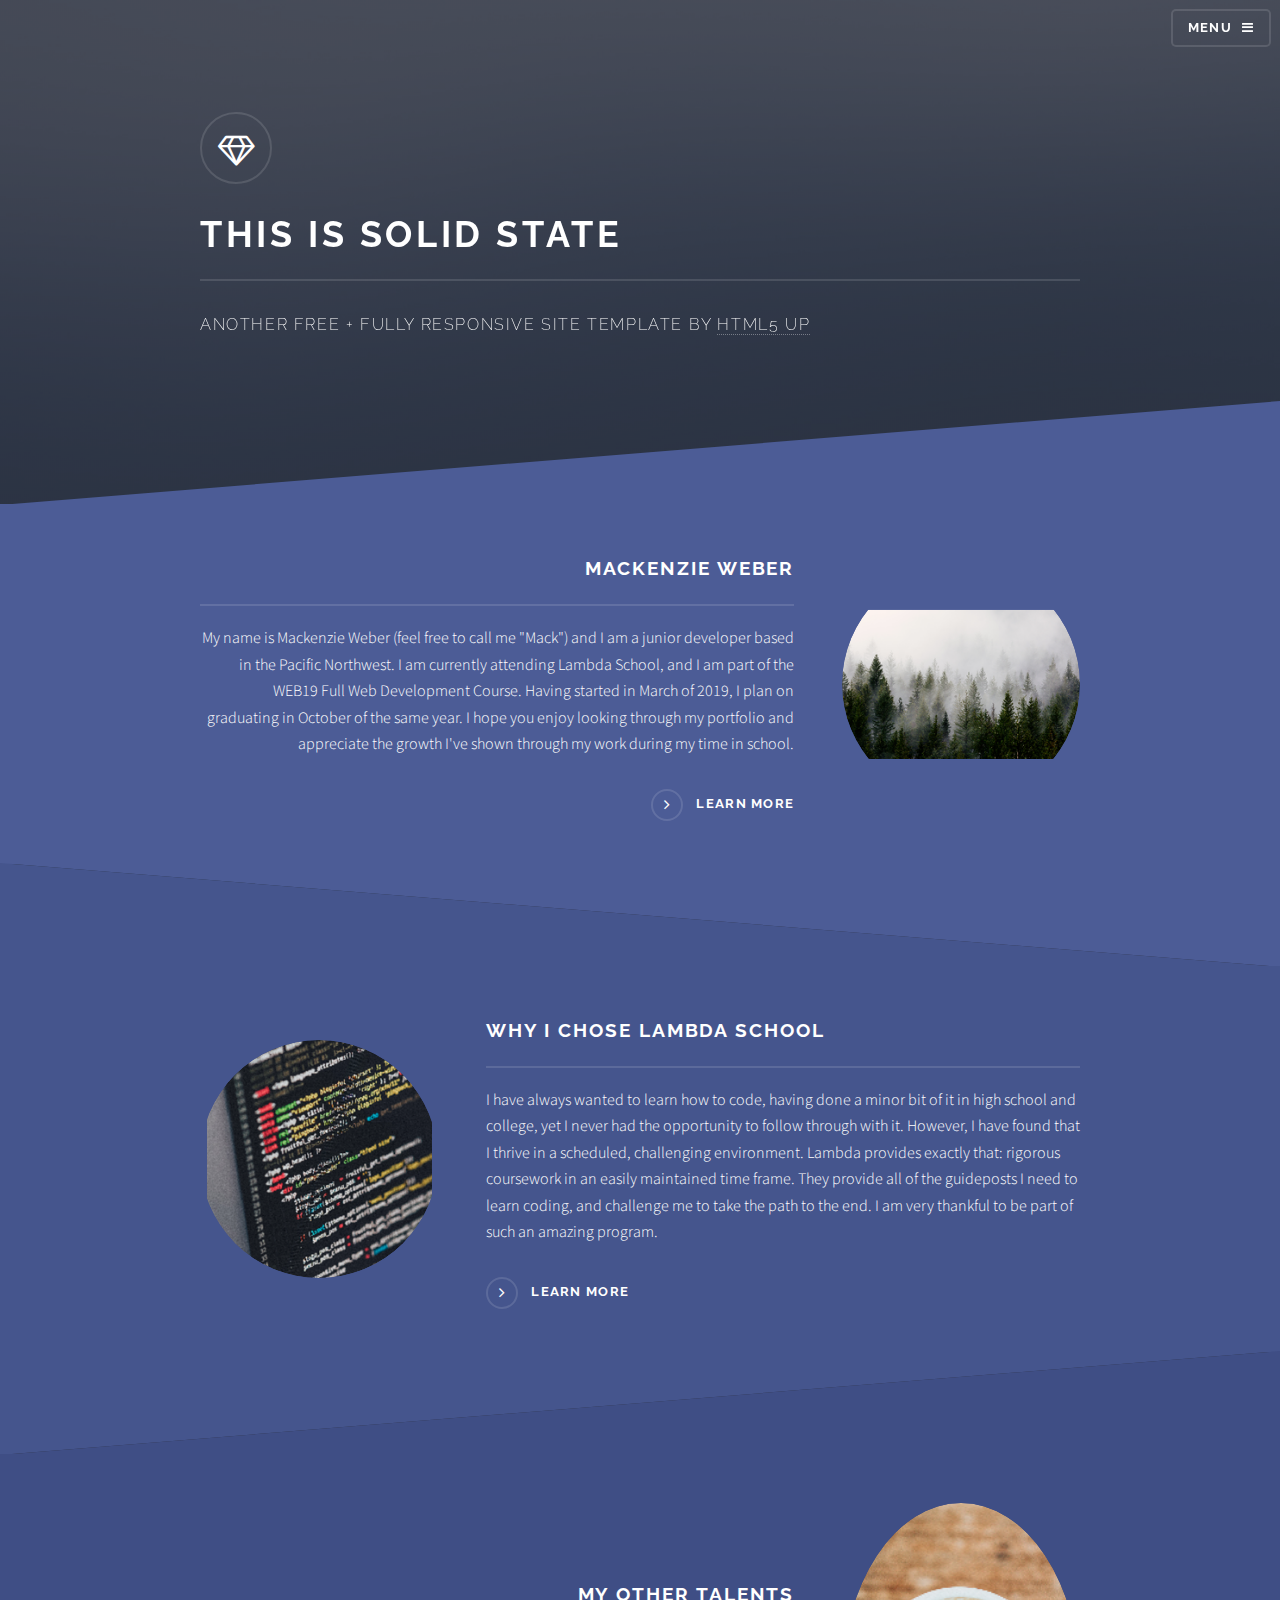
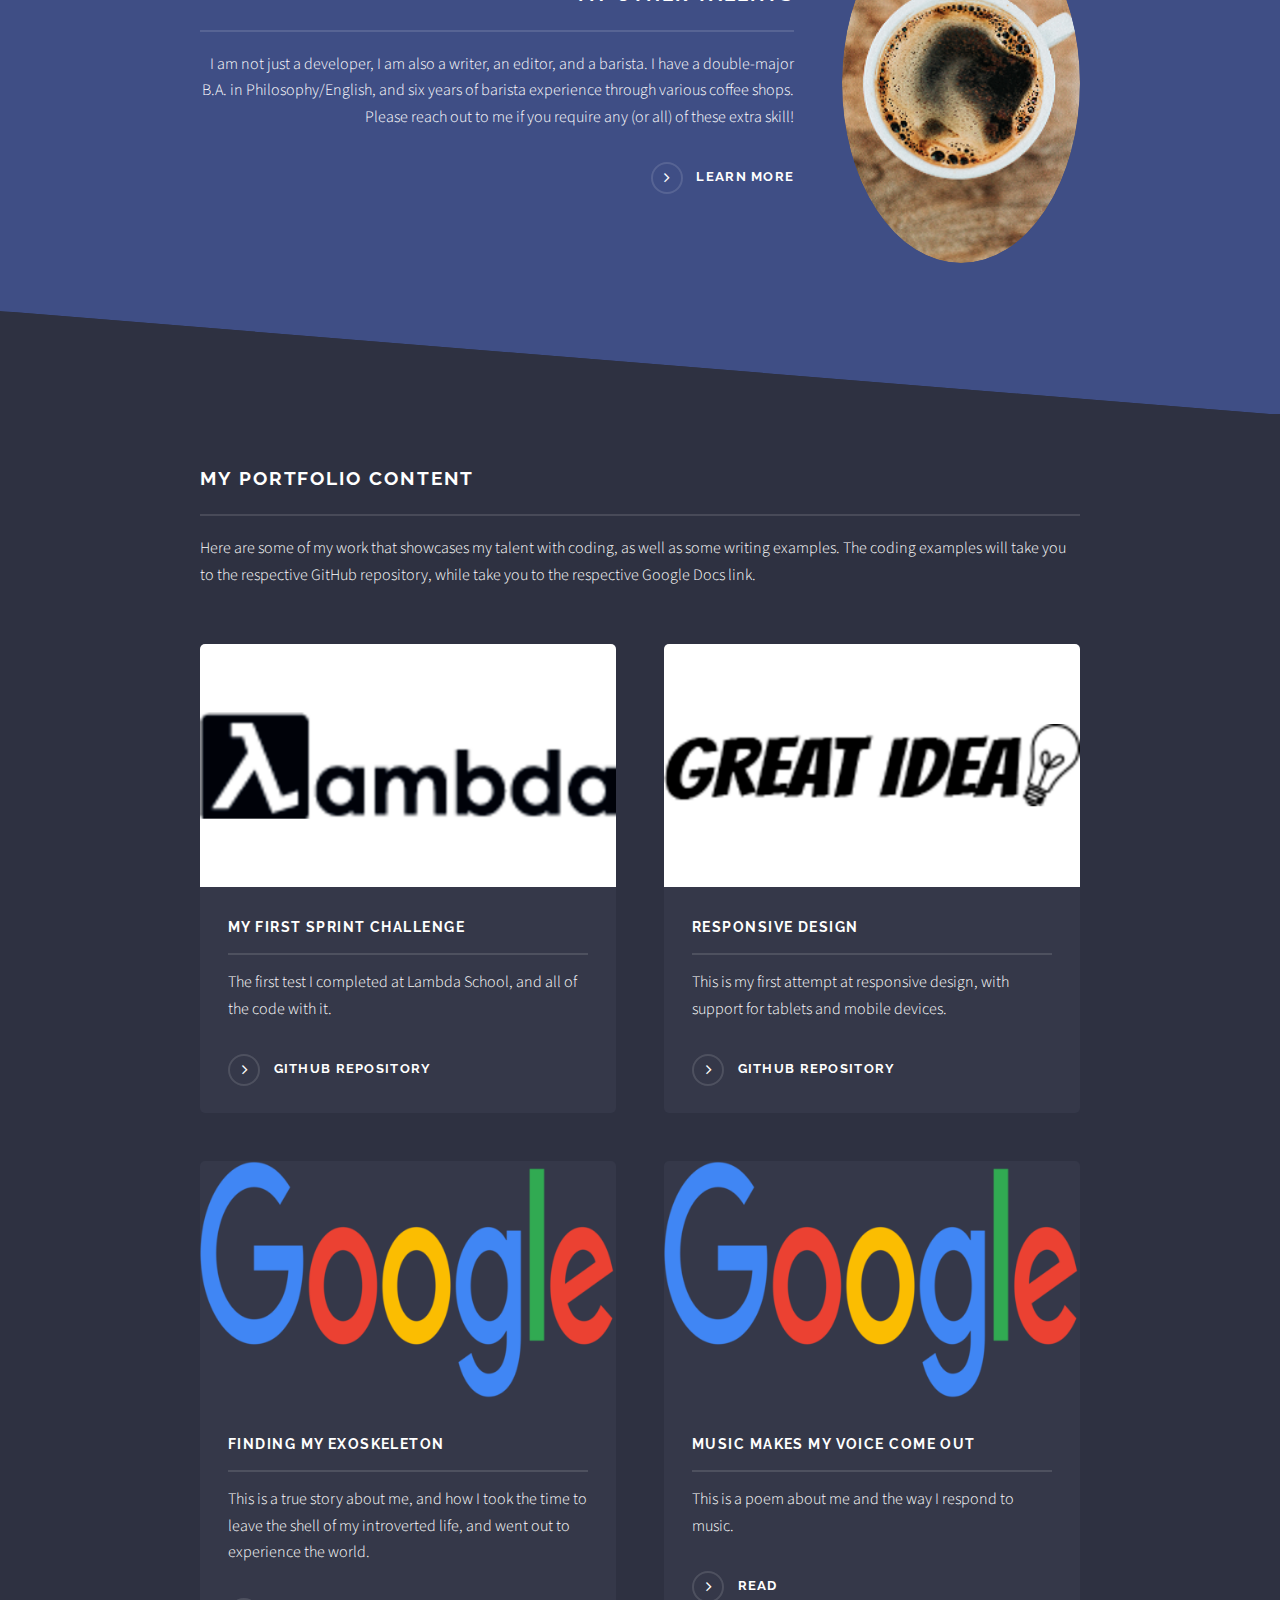
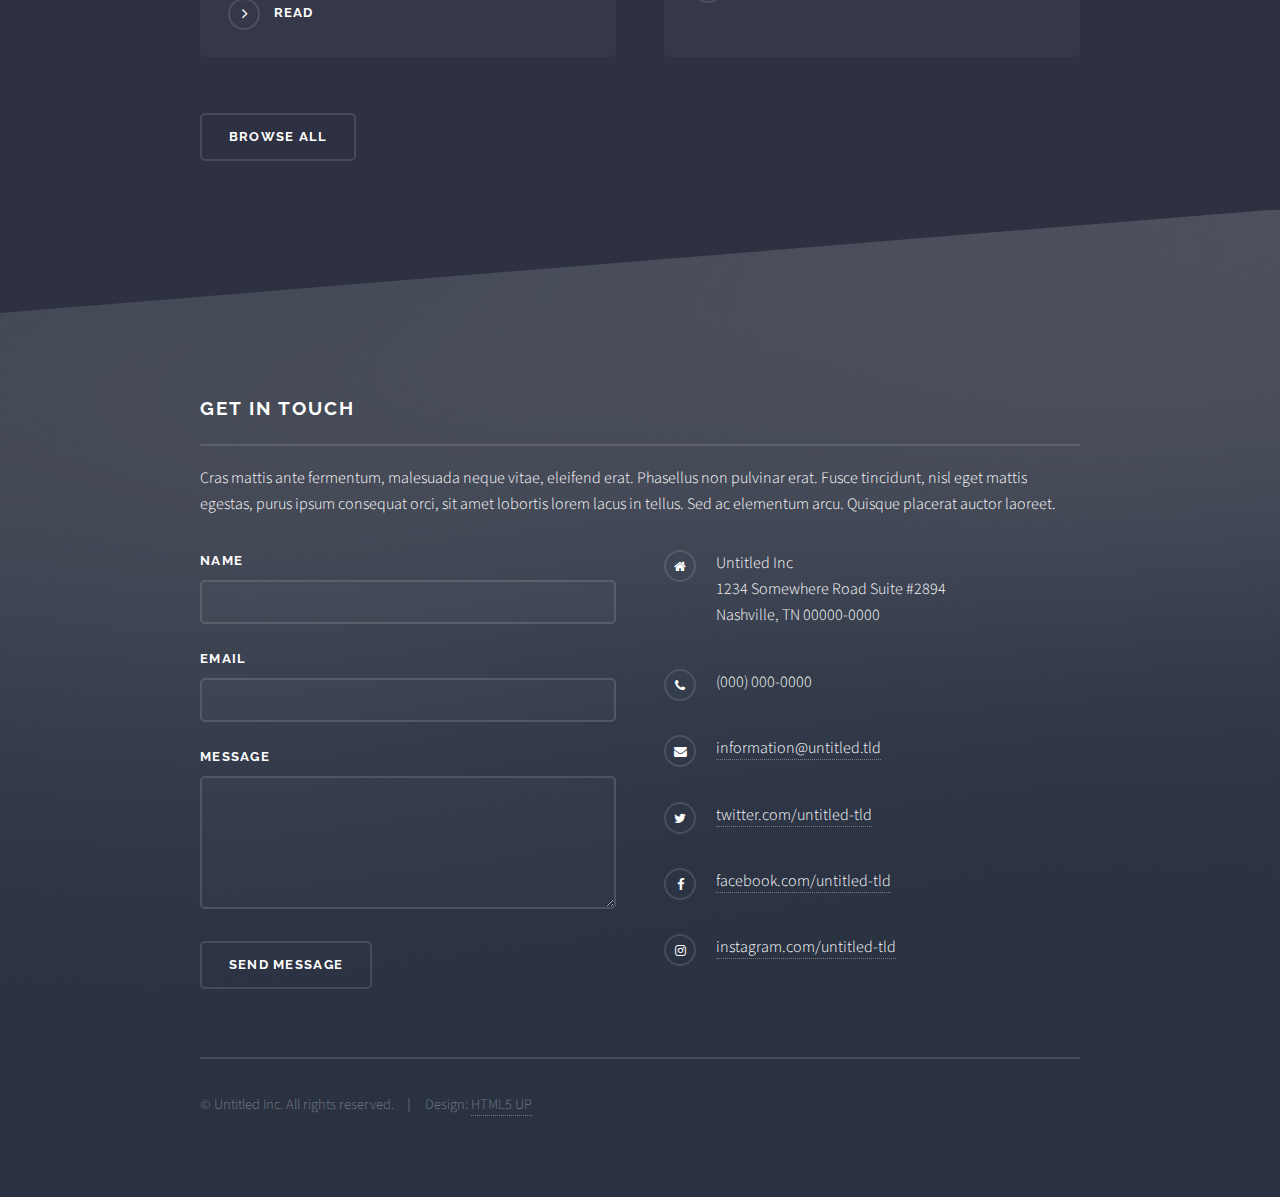
==== commit 95bc9234: "Finishing up website" ====
--- a/index.html
+++ b/index.html
@@ -6,7 +6,7 @@
 -->
 <html>
 	<head>
-		<title>Solid State by HTML5 UP</title>
+		<title>Mackenzie Weber's Portfolio</title>
 		<meta charset="utf-8" />
 		<meta name="viewport" content="width=device-width, initial-scale=1, user-scalable=no" />
 		<link rel="stylesheet" href="assets/css/main.css" />
@@ -31,10 +31,10 @@
 							<h2>Menu</h2>
 							<ul class="links">
 								<li><a href="index.html">Home</a></li>
-								<li><a href="generic.html">Generic</a></li>
-								<li><a href="elements.html">Elements</a></li>
+								<li><a href="generic.html">Portfolio</a></li>
+								<!-- <li><a href="elements.html">Elements</a></li>
 								<li><a href="#">Log In</a></li>
-								<li><a href="#">Sign Up</a></li>
+								<li><a href="#">Sign Up</a></li> -->
 							</ul>
 							<a href="#" class="close">Close</a>
 						</div>
@@ -55,10 +55,12 @@
 						<!-- One -->
 							<section id="one" class="wrapper spotlight style1">
 								<div class="inner">
-									<a href="#" class="image"><img src="images/pic01.jpg" alt="" /></a>
+									<a href="#" class="image"><img src="images/trees-john-westrock-intro.png" alt="A photo of evergreen trees shrouded in fog |Photo by John Westrock on Unsplash" /></a>
 									<div class="content">
-										<h2 class="major">Magna arcu feugiat</h2>
-										<p>Lorem ipsum dolor sit amet, etiam lorem adipiscing elit. Cras turpis ante, nullam sit amet turpis non, sollicitudin posuere urna. Mauris id tellus arcu. Nunc vehicula id nulla dignissim dapibus. Nullam ultrices, neque et faucibus viverra, ex nulla cursus.</p>
+										<h2 class="major">Mackenzie Weber</h2>
+										<p>My name is Mackenzie Weber (feel free to call me "Mack") and I am a junior developer based in the Pacific Northwest. 
+											I am currently attending Lambda School, and I am part of the WEB19 Full Web Development Course. Having started in March of 2019, I plan on graduating in October of the same year. 
+										I hope you enjoy looking through my portfolio and appreciate the growth I've shown through my work during my time in school.  </p>
 										<a href="#" class="special">Learn more</a>
 									</div>
 								</div>
@@ -67,10 +69,10 @@
 						<!-- Two -->
 							<section id="two" class="wrapper alt spotlight style2">
 								<div class="inner">
-									<a href="#" class="image"><img src="images/pic02.jpg" alt="" /></a>
+									<a href="#" class="image"><img src="images/coding-ilya-pavlov-intro.png" alt="A computer screen containing lines of code | Photo by Ilya Pavlov on Unsplash" /></a>
 									<div class="content">
-										<h2 class="major">Tempus adipiscing</h2>
-										<p>Lorem ipsum dolor sit amet, etiam lorem adipiscing elit. Cras turpis ante, nullam sit amet turpis non, sollicitudin posuere urna. Mauris id tellus arcu. Nunc vehicula id nulla dignissim dapibus. Nullam ultrices, neque et faucibus viverra, ex nulla cursus.</p>
+										<h2 class="major">Why I chose Lambda School</h2>
+										<p>I have always wanted to learn how to code, having done a minor bit of it in high school and college, yet I never had the opportunity to follow through with it. However, I have found that I thrive in a scheduled, challenging environment. Lambda provides exactly that: rigorous coursework in an easily maintained time frame. They provide all of the guideposts I need to learn coding, and challenge me to take the path to the end. I am very thankful to be part of such an amazing program. </p>
 										<a href="#" class="special">Learn more</a>
 									</div>
 								</div>
@@ -79,10 +81,10 @@
 						<!-- Three -->
 							<section id="three" class="wrapper spotlight style3">
 								<div class="inner">
-									<a href="#" class="image"><img src="images/pic03.jpg" alt="" /></a>
+									<a href="#" class="image"><img src="images/coffee-nathan-dumlao.png" alt="A cup of coffee | Photo by Nathan Dumlao on Unsplash" /></a>
 									<div class="content">
-										<h2 class="major">Nullam dignissim</h2>
-										<p>Lorem ipsum dolor sit amet, etiam lorem adipiscing elit. Cras turpis ante, nullam sit amet turpis non, sollicitudin posuere urna. Mauris id tellus arcu. Nunc vehicula id nulla dignissim dapibus. Nullam ultrices, neque et faucibus viverra, ex nulla cursus.</p>
+										<h2 class="major">My Other Talents</h2>
+										<p>I am not just a developer, I am also a writer, an editor, and a barista. I have a double-major B.A. in Philosophy/English, and six years of barista experience through various coffee shops. Please reach out to me if you require any (or all) of these extra skill!  </p>
 										<a href="#" class="special">Learn more</a>
 									</div>
 								</div>
@@ -91,36 +93,36 @@
 						<!-- Four -->
 							<section id="four" class="wrapper alt style1">
 								<div class="inner">
-									<h2 class="major">Vitae phasellus</h2>
-									<p>Cras mattis ante fermentum, malesuada neque vitae, eleifend erat. Phasellus non pulvinar erat. Fusce tincidunt, nisl eget mattis egestas, purus ipsum consequat orci, sit amet lobortis lorem lacus in tellus. Sed ac elementum arcu. Quisque placerat auctor laoreet.</p>
+									<h2 class="major">My Portfolio Content</h2>
+									<p>Here are some of my work that showcases my talent with coding, as well as some writing examples. The coding examples will take you to the respective GitHub repository, while take you to the respective Google Docs link.</p>
 									<section class="features">
 										<article>
-											<a href="#" class="image"><img src="images/pic04.jpg" alt="" /></a>
-											<h3 class="major">Sed feugiat lorem</h3>
-											<p>Lorem ipsum dolor sit amet, consectetur adipiscing vehicula id nulla dignissim dapibus ultrices.</p>
-											<a href="#" class="special">Learn more</a>
+											<a href="#" class="image"><img src="images/lambda-black-content.png" alt="A Lambda School Logo" /></a>
+											<h3 class="major">My First Sprint Challenge</h3>
+											<p>The first test I completed at Lambda School, and all of the code with it.</p>
+											<a href="https://github.com/MWeberLambdaweb19/Sprint-Challenge--User-Interface" class="special">GitHub Repository</a>
 										</article>
 										<article>
-											<a href="#" class="image"><img src="images/pic05.jpg" alt="" /></a>
-											<h3 class="major">Nisl placerat</h3>
-											<p>Lorem ipsum dolor sit amet, consectetur adipiscing vehicula id nulla dignissim dapibus ultrices.</p>
-											<a href="#" class="special">Learn more</a>
+											<a href="#" class="image"><img src="images/logo-content.png" alt="Responsive Design Logo" /></a>
+											<h3 class="major">Responsive Design</h3>
+											<p>This is my first attempt at responsive design, with support for tablets and mobile devices.</p>
+											<a href="https://github.com/MWeberLambdaweb19/responsive-web-design-I" class="special">GitHub Repository</a>
 										</article>
 										<article>
-											<a href="#" class="image"><img src="images/pic06.jpg" alt="" /></a>
-											<h3 class="major">Ante fermentum</h3>
-											<p>Lorem ipsum dolor sit amet, consectetur adipiscing vehicula id nulla dignissim dapibus ultrices.</p>
-											<a href="#" class="special">Learn more</a>
+											<a href="#" class="image"><img src="images/google-logo-content.png" alt="Google Logo" /></a>
+											<h3 class="major">Finding My Exoskeleton</h3>
+											<p>This is a true story about me, and how I took the time to leave the shell of my introverted life, and went out to experience the world.</p>
+											<a href="https://docs.google.com/document/d/1MdOGsmMzc2TsRxwOdtyj6_pmhnpiRMCShVNH_gPxEgU/edit?usp=sharing" class="special">Read</a>
 										</article>
 										<article>
-											<a href="#" class="image"><img src="images/pic07.jpg" alt="" /></a>
-											<h3 class="major">Fusce consequat</h3>
-											<p>Lorem ipsum dolor sit amet, consectetur adipiscing vehicula id nulla dignissim dapibus ultrices.</p>
-											<a href="#" class="special">Learn more</a>
+											<a href="#" class="image"><img src="images/google-logo-content.png" alt="Google Logo" /></a>
+											<h3 class="major">Music Makes My Voice Come Out</h3>
+											<p>This is a poem about me and the way I respond to music.</p>
+											<a href="https://docs.google.com/document/d/1Q8cUFhLZG5tuZWN3AUW7o6qRqfe6YhJiTZmbgbUsVxo/edit?usp=sharing" class="special">Read</a>
 										</article>
 									</section>
 									<ul class="actions">
-										<li><a href="#" class="button">Browse All</a></li>
+										<li><a href="generic.html" class="button">Browse All</a></li>
 									</ul>
 								</div>
 							</section>
--- a/assets/css/main.css
+++ b/assets/css/main.css
@@ -2384,7 +2384,7 @@
 /* Image */
 
 	.image {
-		border-radius: 5px;
+		border-radius: 0px;
 		border: 0;
 		display: inline-block;
 		position: relative;
@@ -3353,7 +3353,7 @@
 			-moz-transition: opacity 2s ease, -moz-transform 1s ease;
 			-webkit-transition: opacity 2s ease, -webkit-transform 1s ease;
 			-ms-transition: opacity 2s ease, -ms-transform 1s ease;
-			transition: opacity 2s ease, transform 1s ease;
+			transition: opacity 2s ease, transform 2s ease;
 			-moz-transform: translateY(0);
 			-webkit-transform: translateY(0);
 			-ms-transform: translateY(0);
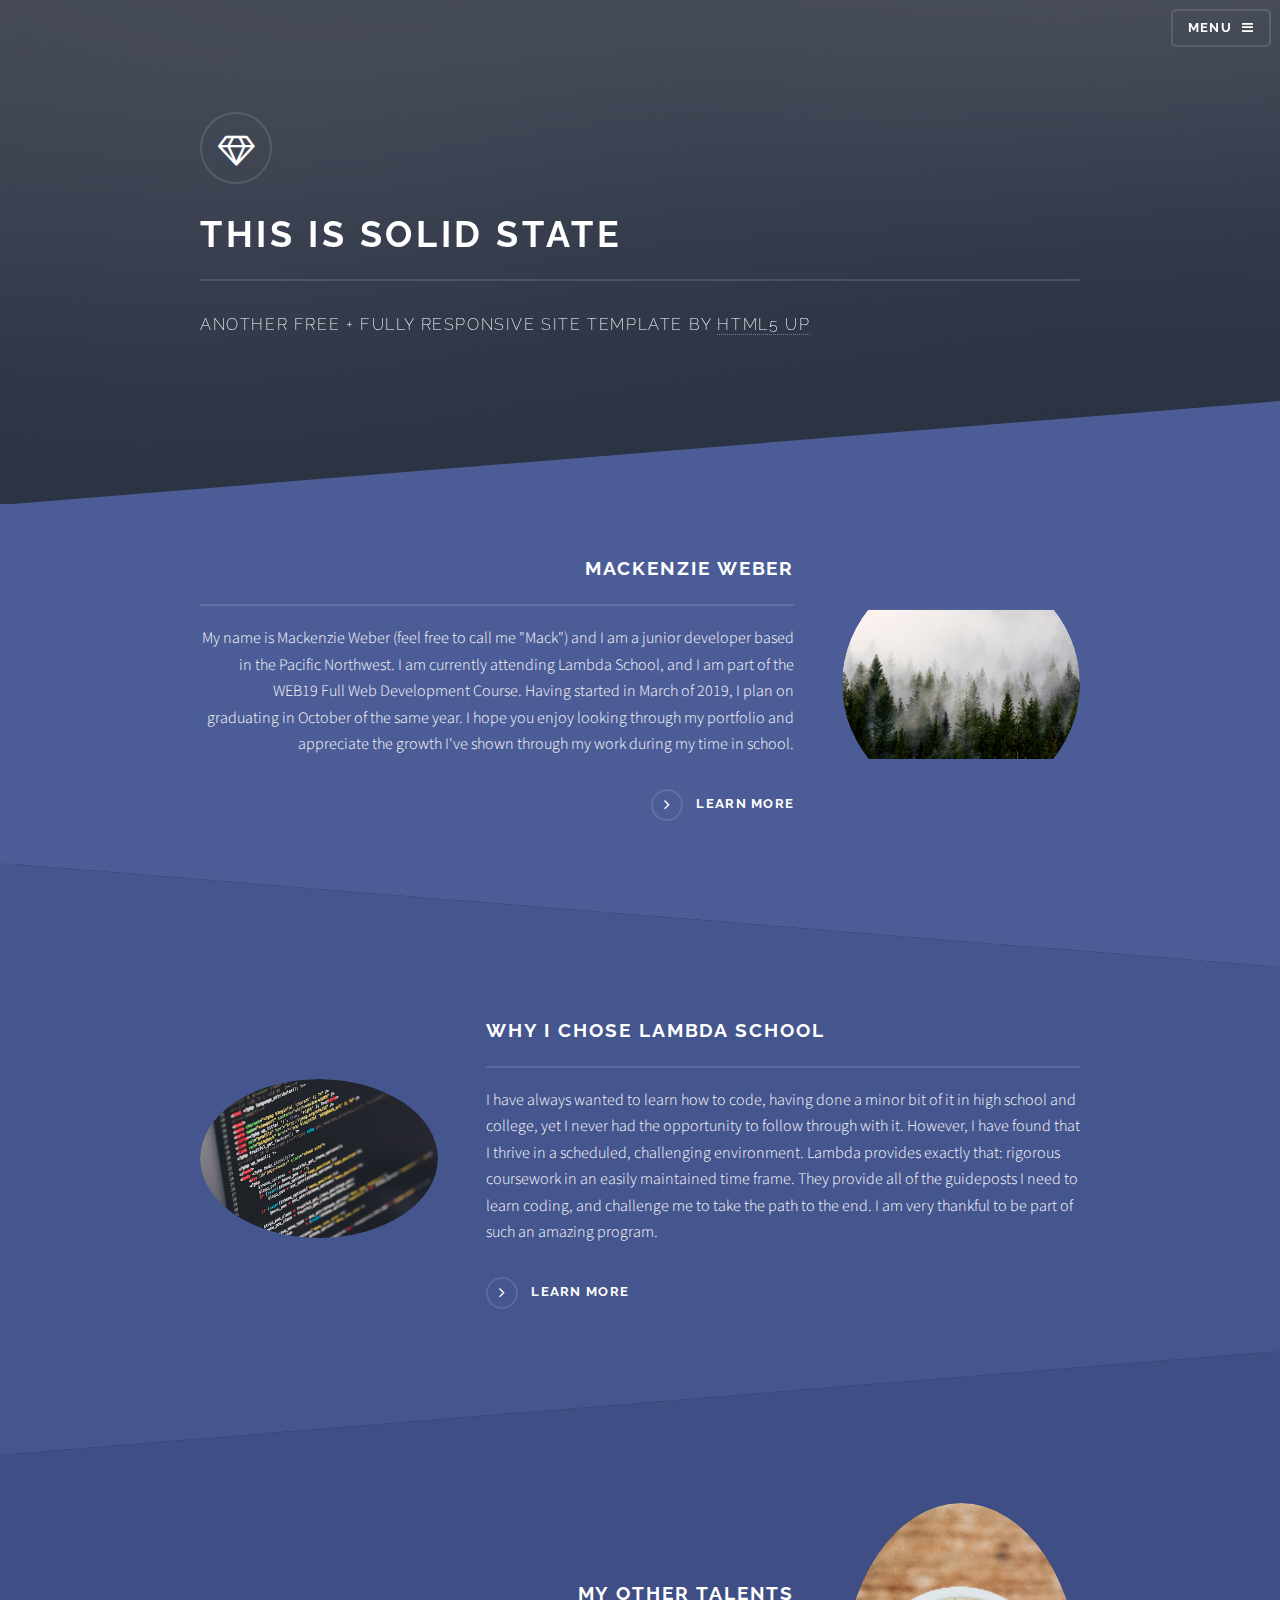
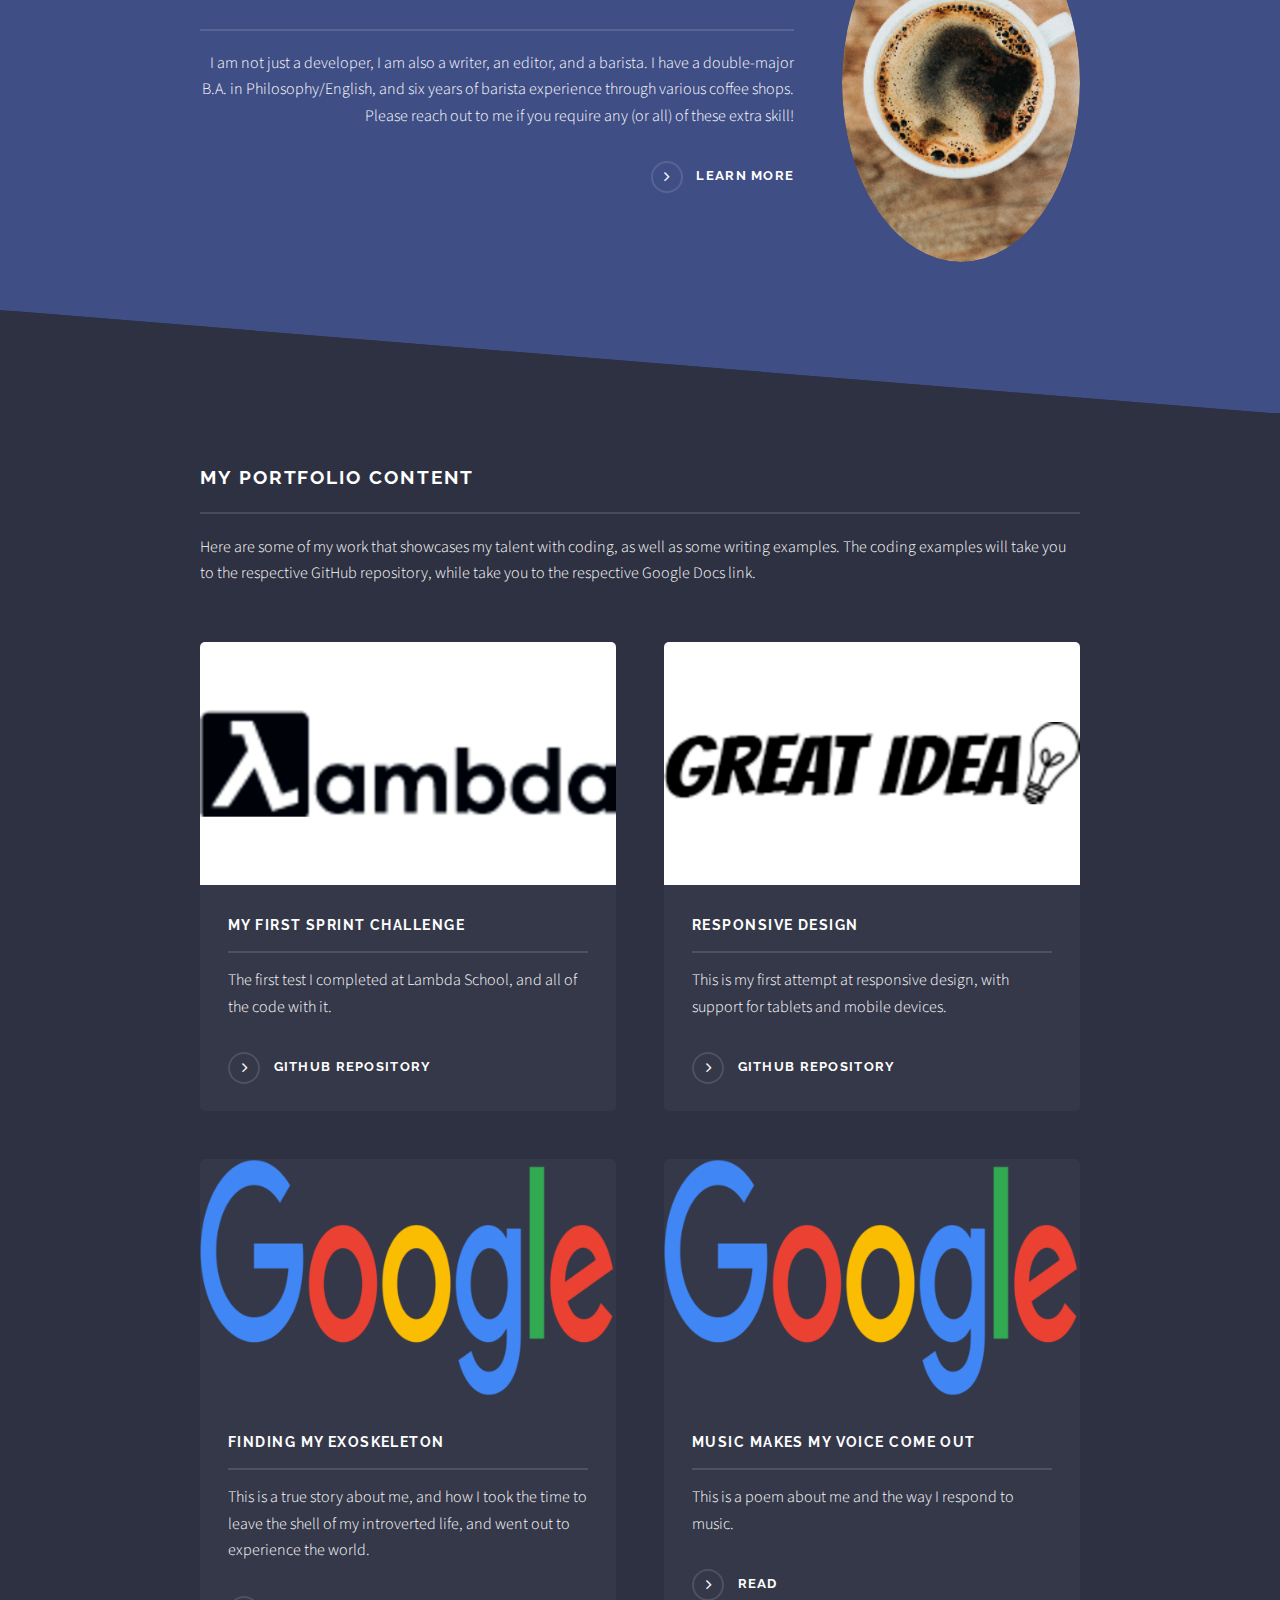
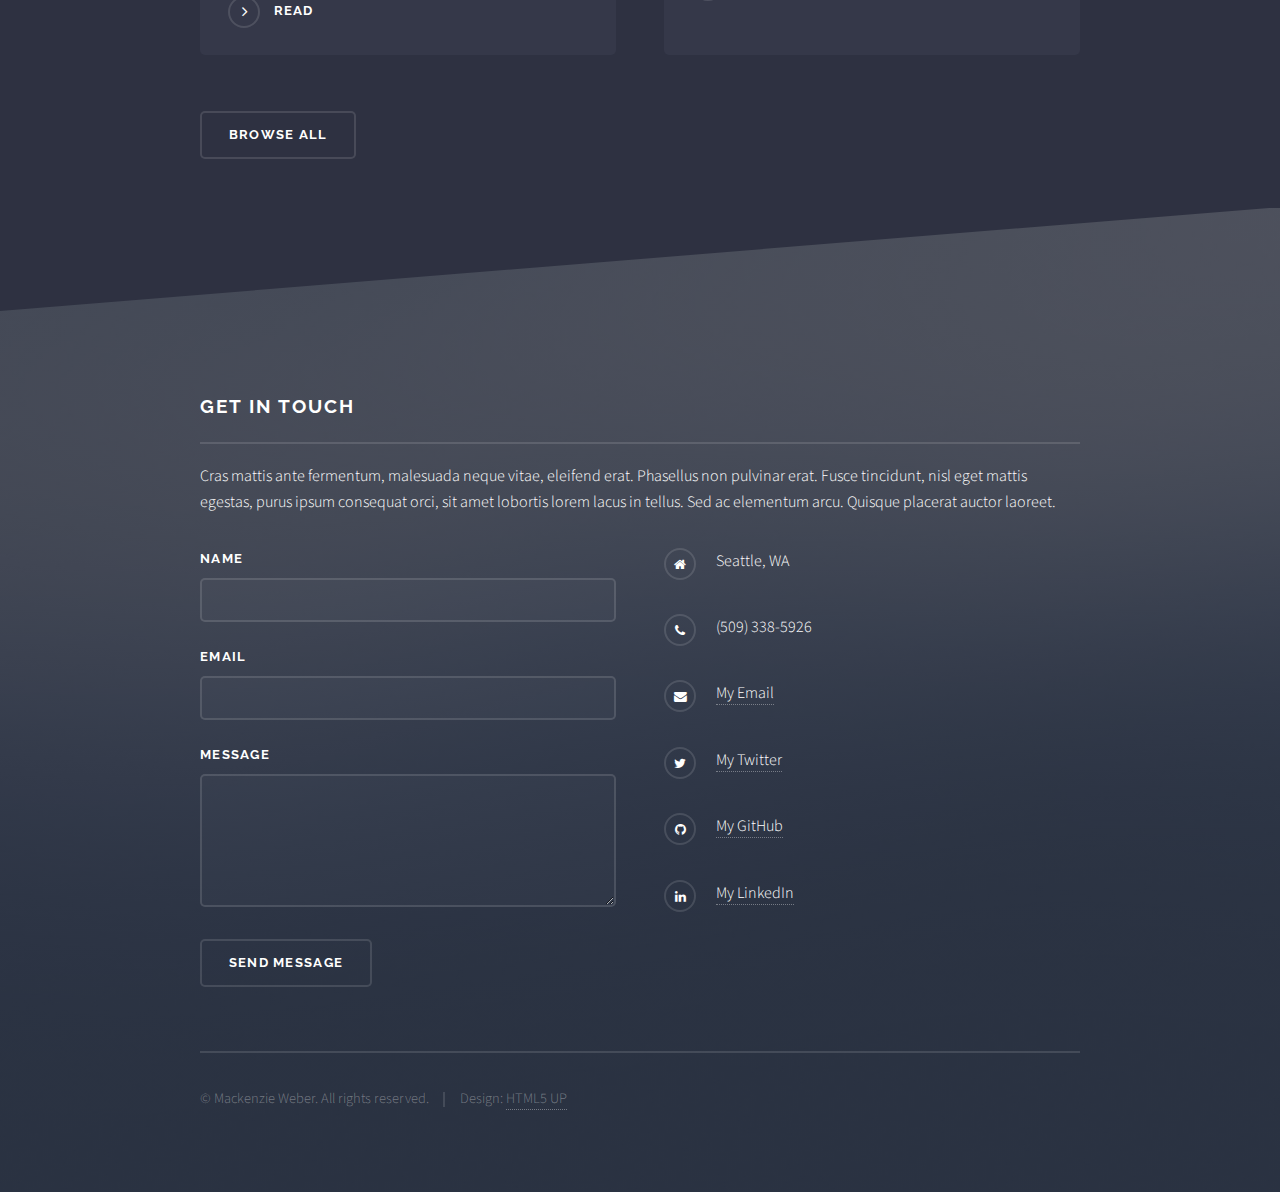
==== commit a63963c4: "Updated contact section" ====
--- a/index.html
+++ b/index.html
@@ -69,7 +69,7 @@
 						<!-- Two -->
 							<section id="two" class="wrapper alt spotlight style2">
 								<div class="inner">
-									<a href="#" class="image"><img src="images/coding-ilya-pavlov-intro.png" alt="A computer screen containing lines of code | Photo by Ilya Pavlov on Unsplash" /></a>
+									<a href="#" class="image"><img src="images/coding-ilya-pavlov-img.png" alt="A computer screen containing lines of code | Photo by Ilya Pavlov on Unsplash" /></a>
 									<div class="content">
 										<h2 class="major">Why I chose Lambda School</h2>
 										<p>I have always wanted to learn how to code, having done a minor bit of it in high school and college, yet I never had the opportunity to follow through with it. However, I have found that I thrive in a scheduled, challenging environment. Lambda provides exactly that: rigorous coursework in an easily maintained time frame. They provide all of the guideposts I need to learn coding, and challenge me to take the path to the end. I am very thankful to be part of such an amazing program. </p>
@@ -81,7 +81,7 @@
 						<!-- Three -->
 							<section id="three" class="wrapper spotlight style3">
 								<div class="inner">
-									<a href="#" class="image"><img src="images/coffee-nathan-dumlao.png" alt="A cup of coffee | Photo by Nathan Dumlao on Unsplash" /></a>
+									<a href="#" class="image"><img src="images/coffee-nathan-dumlao-img.png" alt="A cup of coffee | Photo by Nathan Dumlao on Unsplash" /></a>
 									<div class="content">
 										<h2 class="major">My Other Talents</h2>
 										<p>I am not just a developer, I am also a writer, an editor, and a barista. I have a double-major B.A. in Philosophy/English, and six years of barista experience through various coffee shops. Please reach out to me if you require any (or all) of these extra skill!  </p>
@@ -155,18 +155,16 @@
 							</form>
 							<ul class="contact">
 								<li class="fa-home">
-									Untitled Inc<br />
-									1234 Somewhere Road Suite #2894<br />
-									Nashville, TN 00000-0000
+									Seattle, WA<br />
 								</li>
-								<li class="fa-phone">(000) 000-0000</li>
-								<li class="fa-envelope"><a href="#">information@untitled.tld</a></li>
-								<li class="fa-twitter"><a href="#">twitter.com/untitled-tld</a></li>
-								<li class="fa-facebook"><a href="#">facebook.com/untitled-tld</a></li>
-								<li class="fa-instagram"><a href="#">instagram.com/untitled-tld</a></li>
+								<li class="fa-phone">(509) 338-5926</li>
+								<li class="fa-envelope"><a href="mailto:mack.webb37@gmail.com">My Email</a></li>
+								<li class="fa-twitter"><a href="https://twitter.com/MackenzieWeber3">My Twitter</a></li>
+								<li class="fa-github"><a href="https://github.com/MWeberLambdaweb19">My GitHub</a></li>
+								<li class="fa-linkedin"><a href="https://www.linkedin.com/in/mackenzie-weber-a1906a186/">My LinkedIn</a></li>
 							</ul>
 							<ul class="copyright">
-								<li>&copy; Untitled Inc. All rights reserved.</li><li>Design: <a href="http://html5up.net">HTML5 UP</a></li>
+								<li>&copy; Mackenzie Weber. All rights reserved.</li><li>Design: <a href="http://html5up.net">HTML5 UP</a></li>
 							</ul>
 						</div>
 					</section>
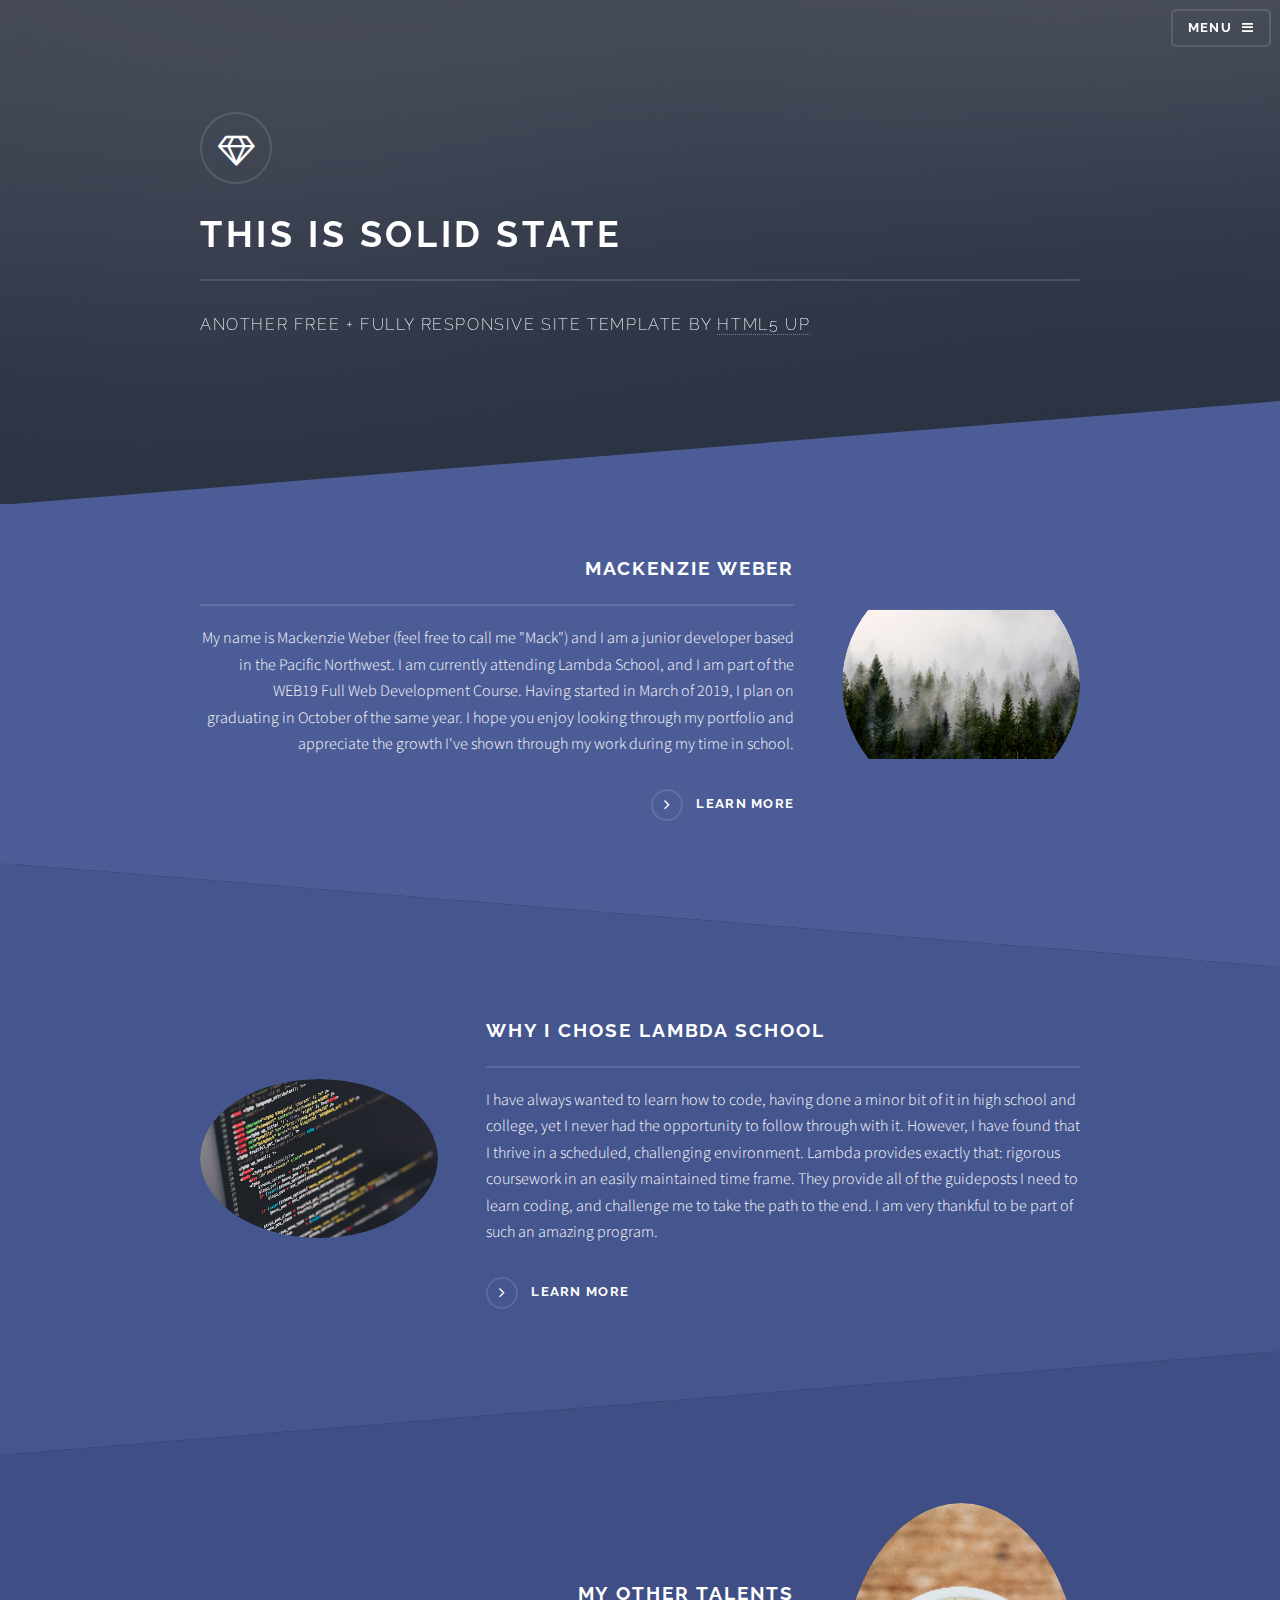
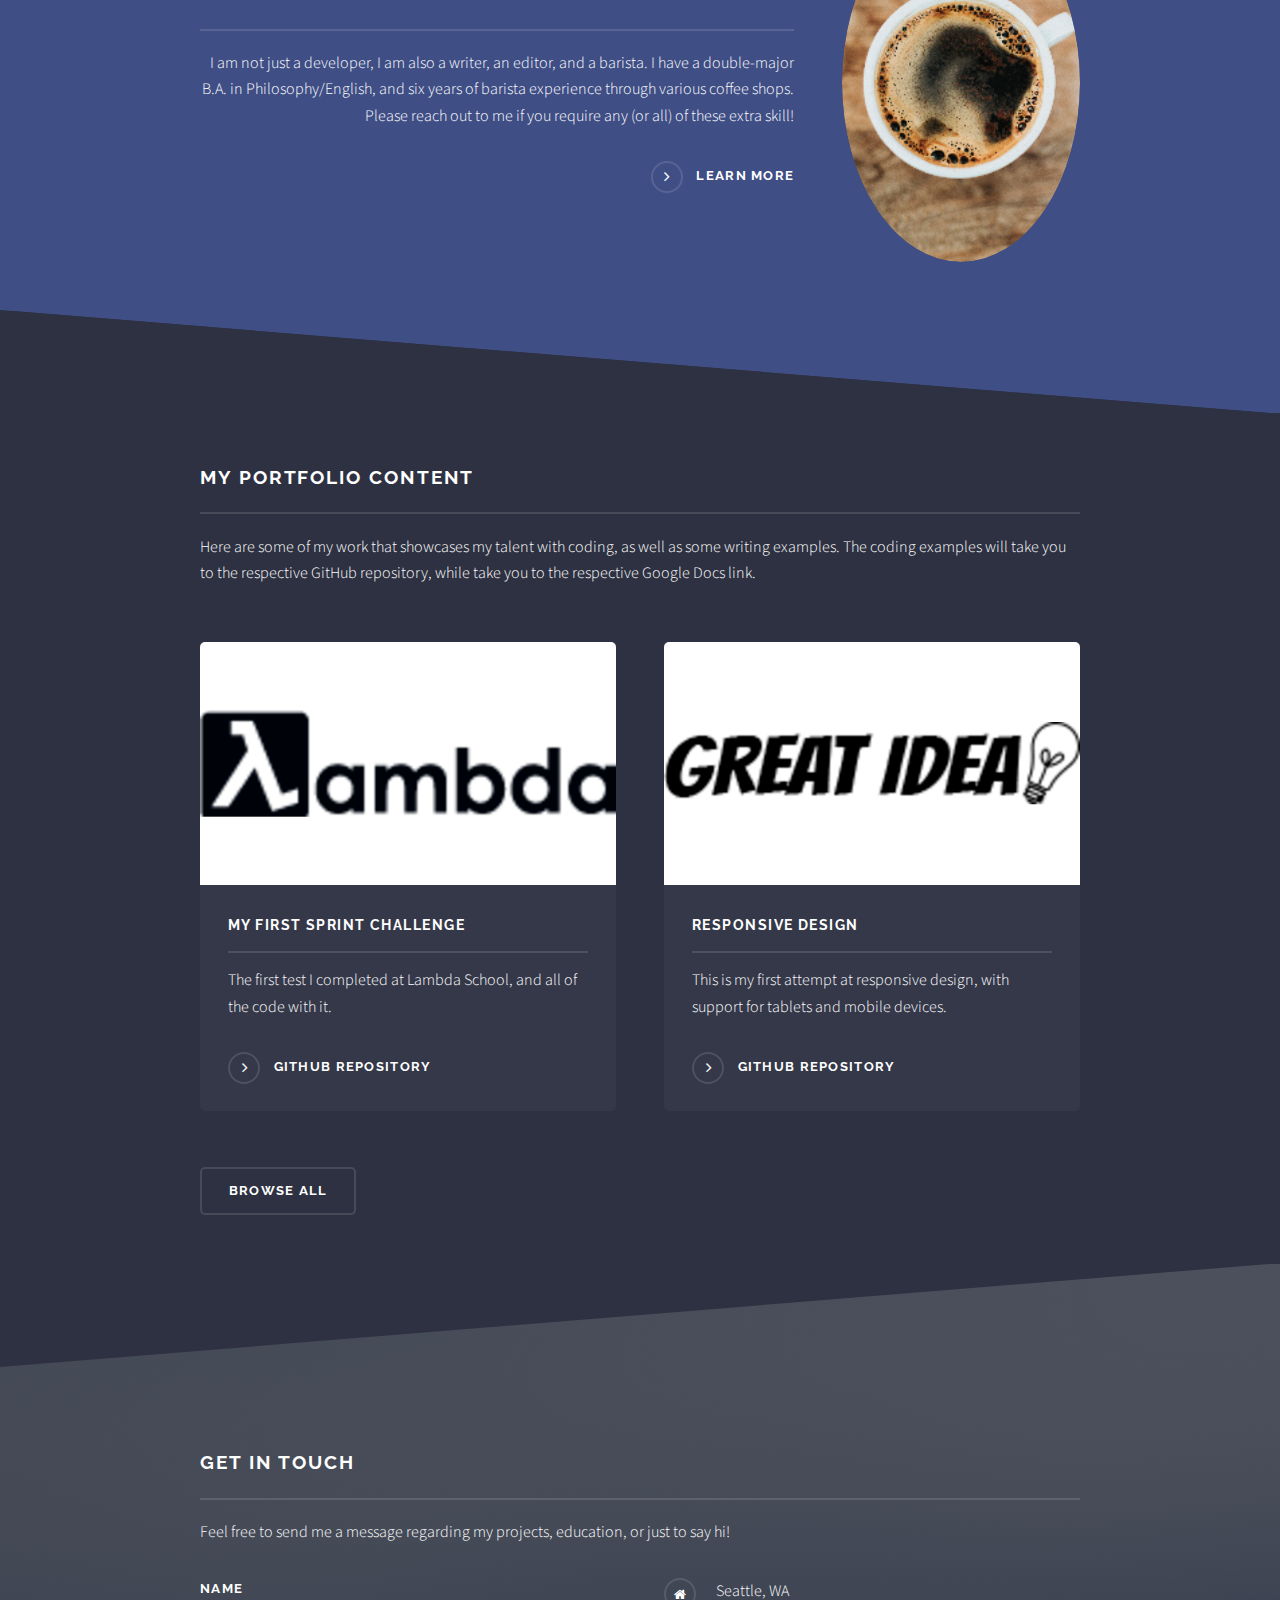
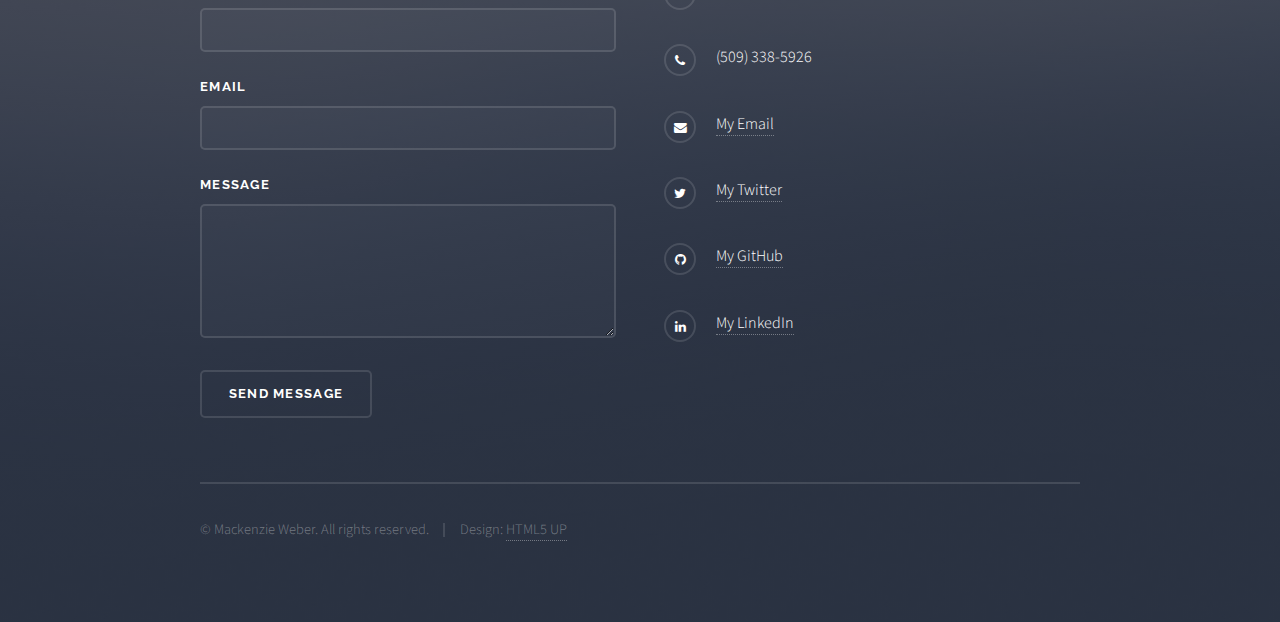
==== commit caf9bdfc: "Updated contact form, doesn't work yet!" ====
--- a/index.html
+++ b/index.html
@@ -108,18 +108,6 @@
 											<p>This is my first attempt at responsive design, with support for tablets and mobile devices.</p>
 											<a href="https://github.com/MWeberLambdaweb19/responsive-web-design-I" class="special">GitHub Repository</a>
 										</article>
-										<article>
-											<a href="#" class="image"><img src="images/google-logo-content.png" alt="Google Logo" /></a>
-											<h3 class="major">Finding My Exoskeleton</h3>
-											<p>This is a true story about me, and how I took the time to leave the shell of my introverted life, and went out to experience the world.</p>
-											<a href="https://docs.google.com/document/d/1MdOGsmMzc2TsRxwOdtyj6_pmhnpiRMCShVNH_gPxEgU/edit?usp=sharing" class="special">Read</a>
-										</article>
-										<article>
-											<a href="#" class="image"><img src="images/google-logo-content.png" alt="Google Logo" /></a>
-											<h3 class="major">Music Makes My Voice Come Out</h3>
-											<p>This is a poem about me and the way I respond to music.</p>
-											<a href="https://docs.google.com/document/d/1Q8cUFhLZG5tuZWN3AUW7o6qRqfe6YhJiTZmbgbUsVxo/edit?usp=sharing" class="special">Read</a>
-										</article>
 									</section>
 									<ul class="actions">
 										<li><a href="generic.html" class="button">Browse All</a></li>
@@ -133,7 +121,7 @@
 					<section id="footer">
 						<div class="inner">
 							<h2 class="major">Get in touch</h2>
-							<p>Cras mattis ante fermentum, malesuada neque vitae, eleifend erat. Phasellus non pulvinar erat. Fusce tincidunt, nisl eget mattis egestas, purus ipsum consequat orci, sit amet lobortis lorem lacus in tellus. Sed ac elementum arcu. Quisque placerat auctor laoreet.</p>
+							<p>Feel free to send me a message regarding my projects, education, or just to say hi!</p>
 							<form method="post" action="#">
 								<div class="fields">
 									<div class="field">
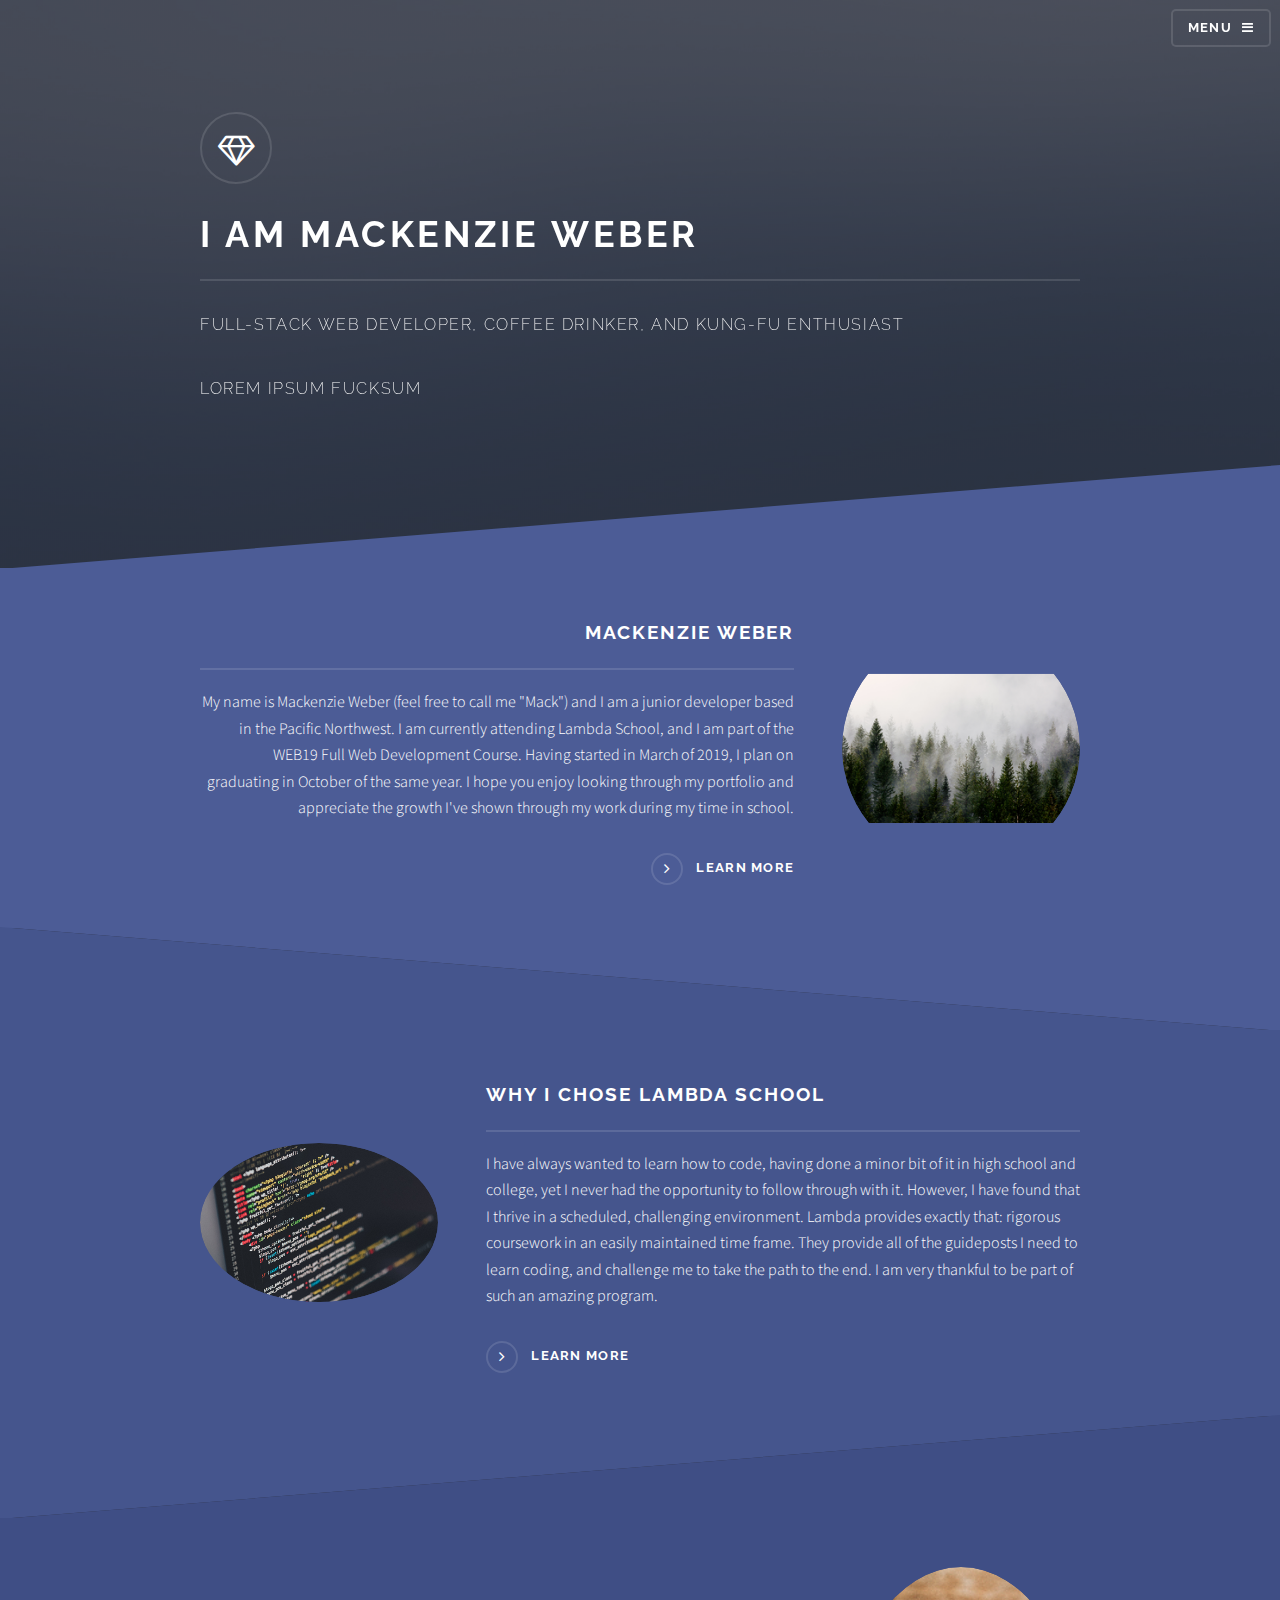
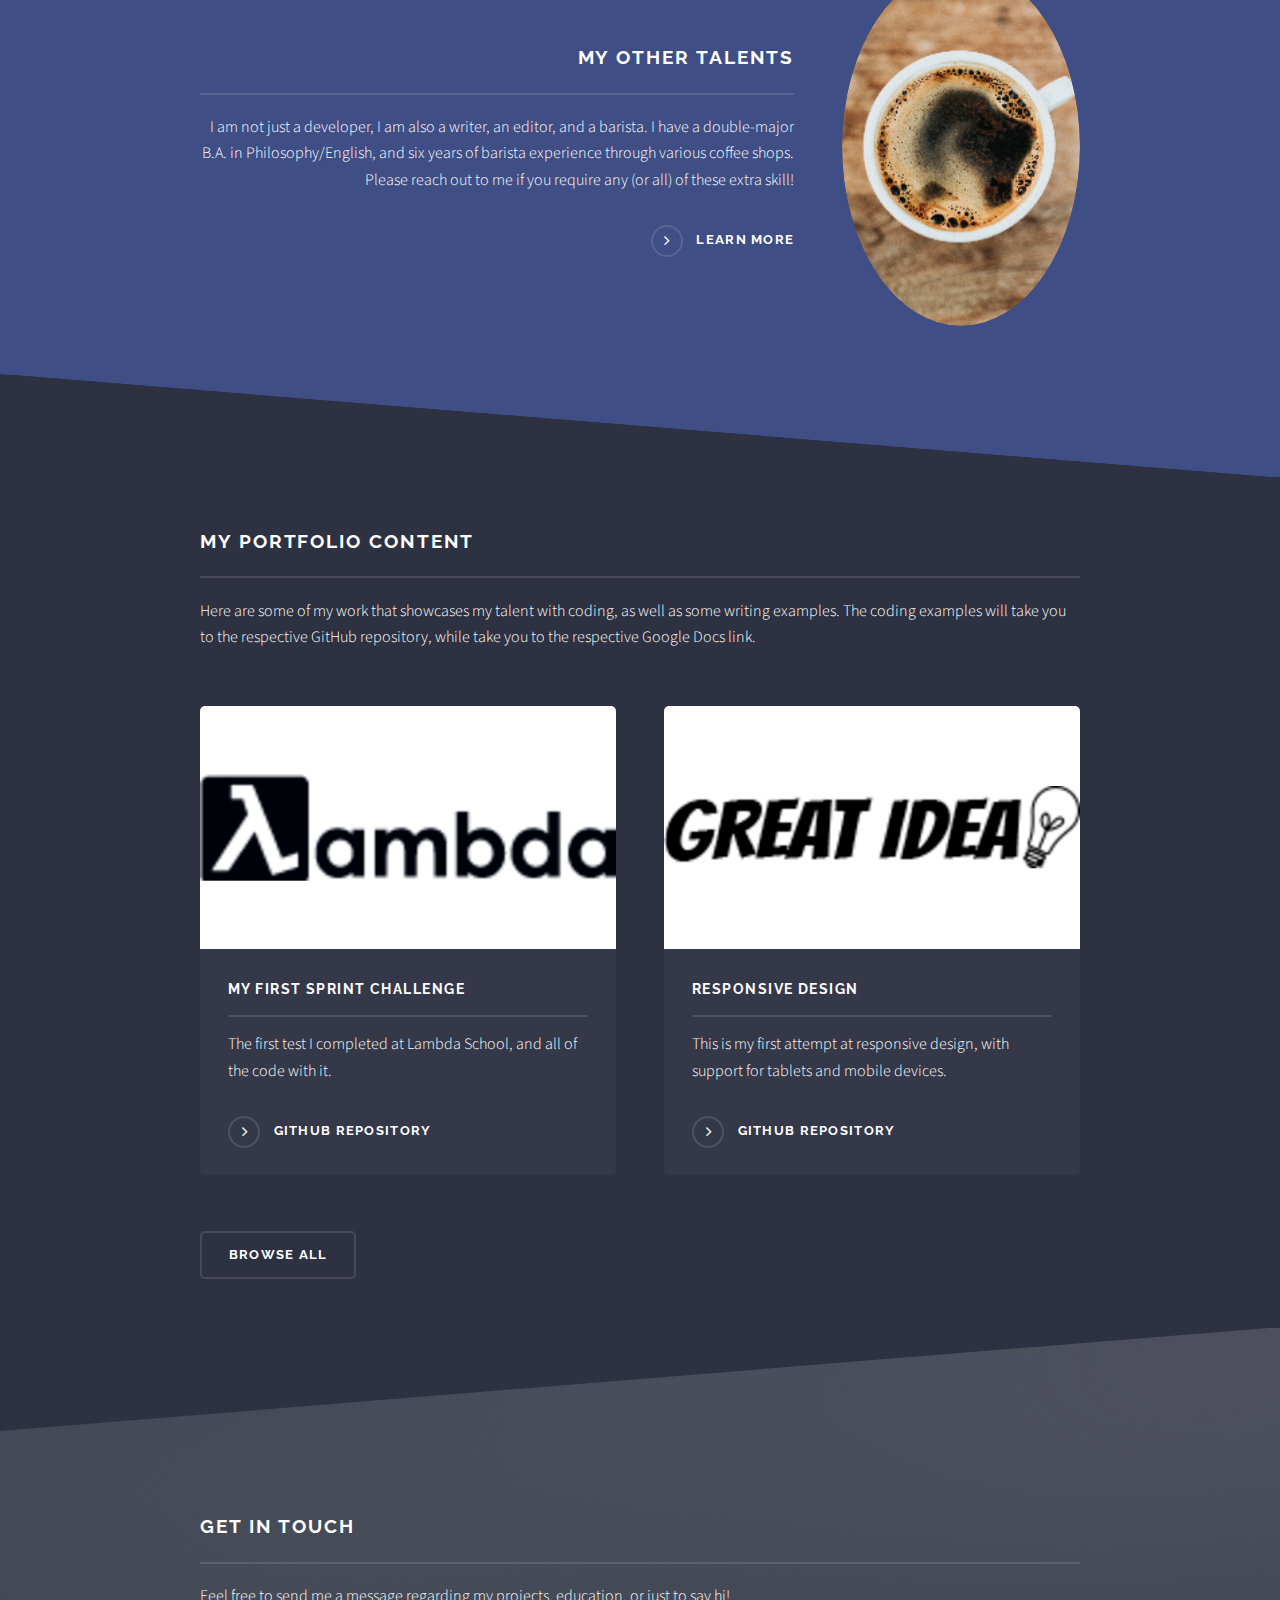
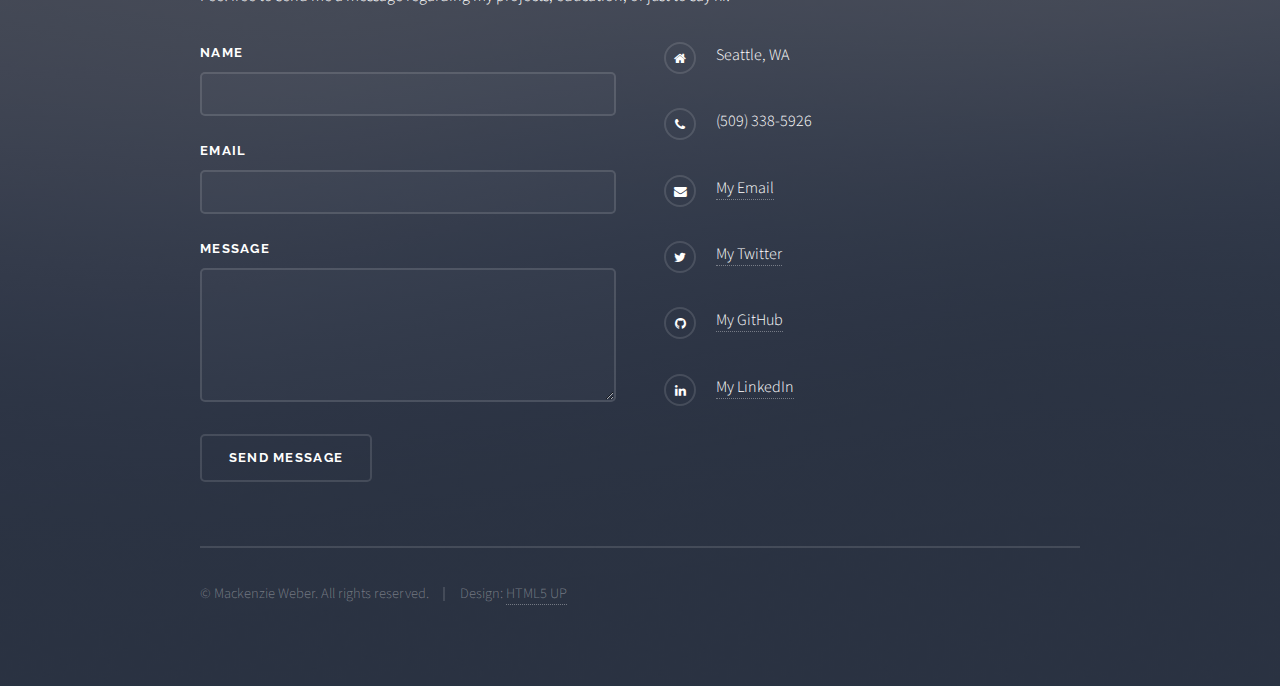
==== commit 31836493: "Navbar fixed, file names changed" ====
--- a/index.html
+++ b/index.html
@@ -19,7 +19,7 @@
 
 				<!-- Header -->
 					<header id="header" class="alt">
-						<h1><a href="index.html">Solid State</a></h1>
+						<h1><a href="index.html">Mackenzie Weber</a></h1>
 						<nav>
 							<a href="#menu">Menu</a>
 						</nav>
@@ -31,10 +31,8 @@
 							<h2>Menu</h2>
 							<ul class="links">
 								<li><a href="index.html">Home</a></li>
-								<li><a href="generic.html">Portfolio</a></li>
-								<!-- <li><a href="elements.html">Elements</a></li>
-								<li><a href="#">Log In</a></li>
-								<li><a href="#">Sign Up</a></li> -->
+								<li><a href="about_me.html">About Me</a></li>
+								<li><a href="elements.html">Portfolio</a></li>
 							</ul>
 							<a href="#" class="close">Close</a>
 						</div>
@@ -44,8 +42,9 @@
 					<section id="banner">
 						<div class="inner">
 							<div class="logo"><span class="icon fa-diamond"></span></div>
-							<h2>This is Solid State</h2>
-							<p>Another free + fully responsive site template by <a href="http://html5up.net">HTML5 UP</a></p>
+							<h2>I am Mackenzie Weber</h2>
+							<p>Full-Stack Web Developer, Coffee Drinker, and Kung-Fu Enthusiast</p>
+							<p>Lorem ipsum fucksum</p>
 						</div>
 					</section>
 
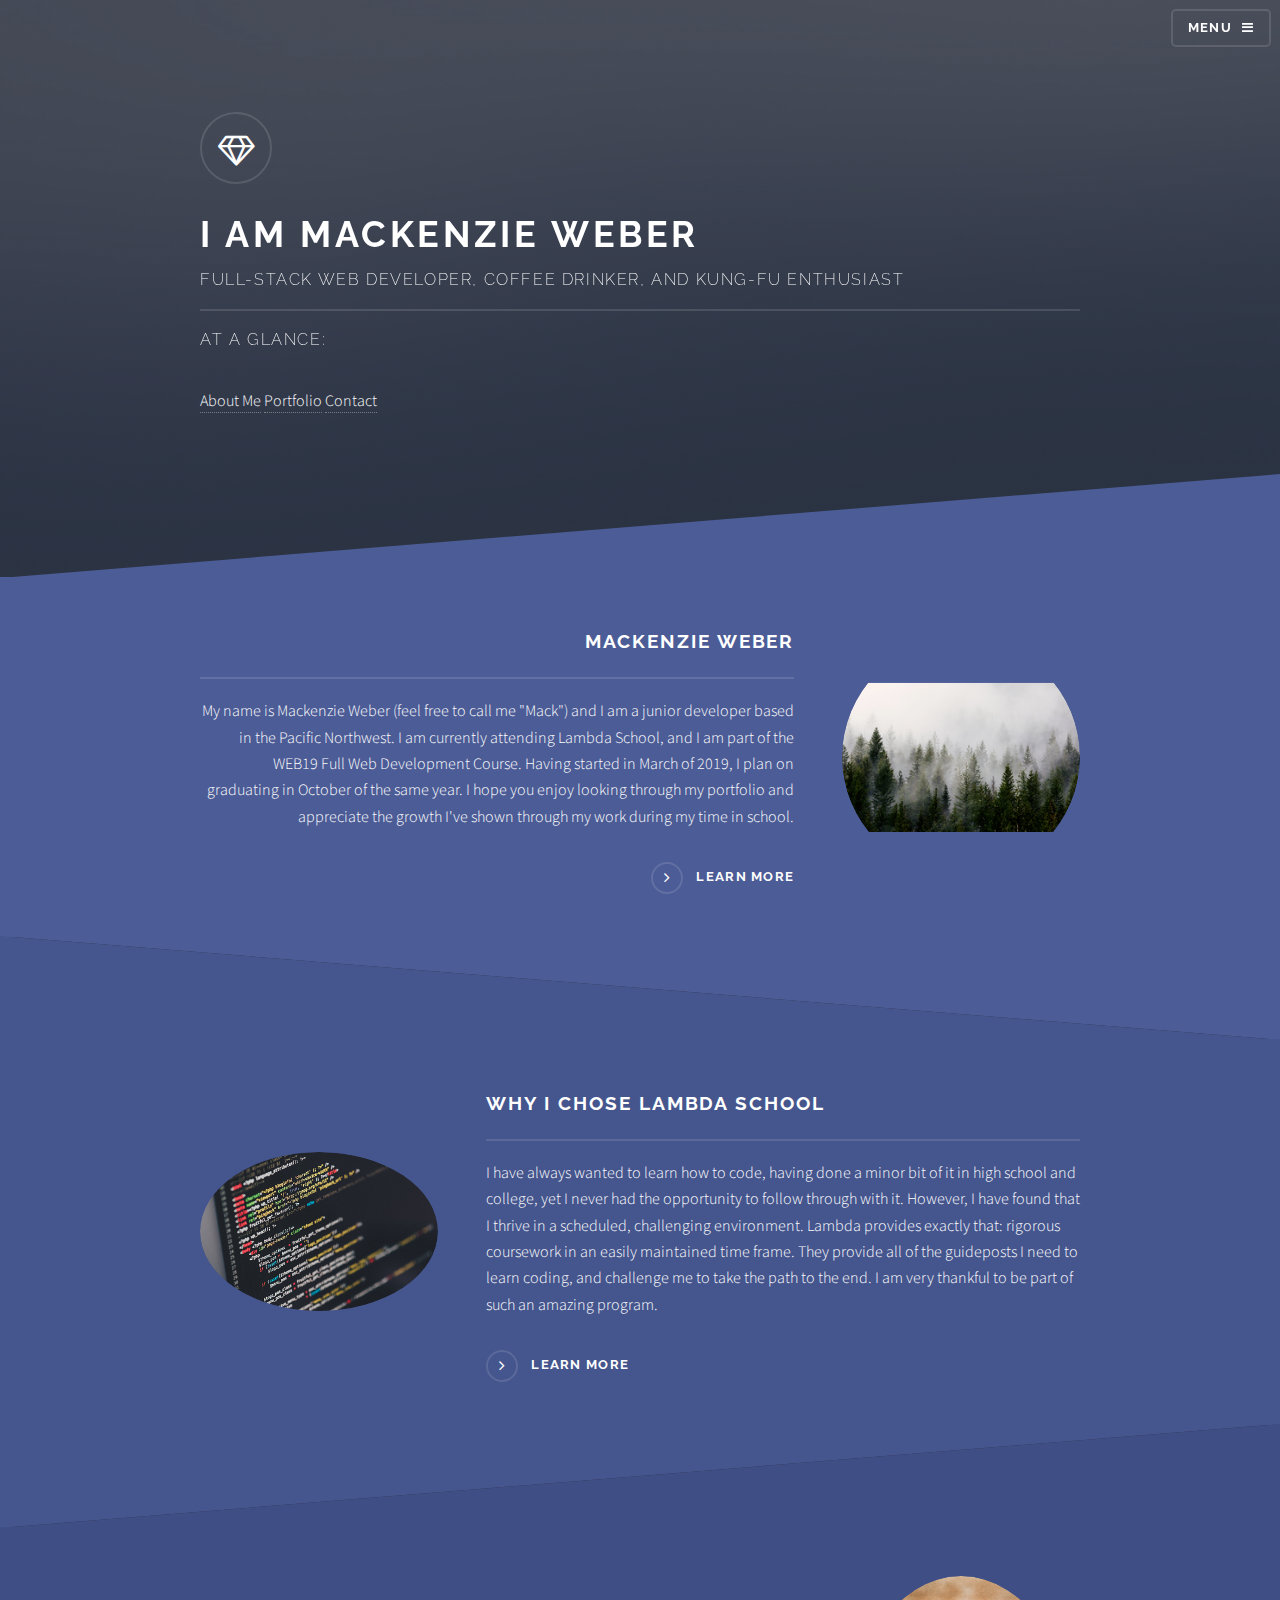
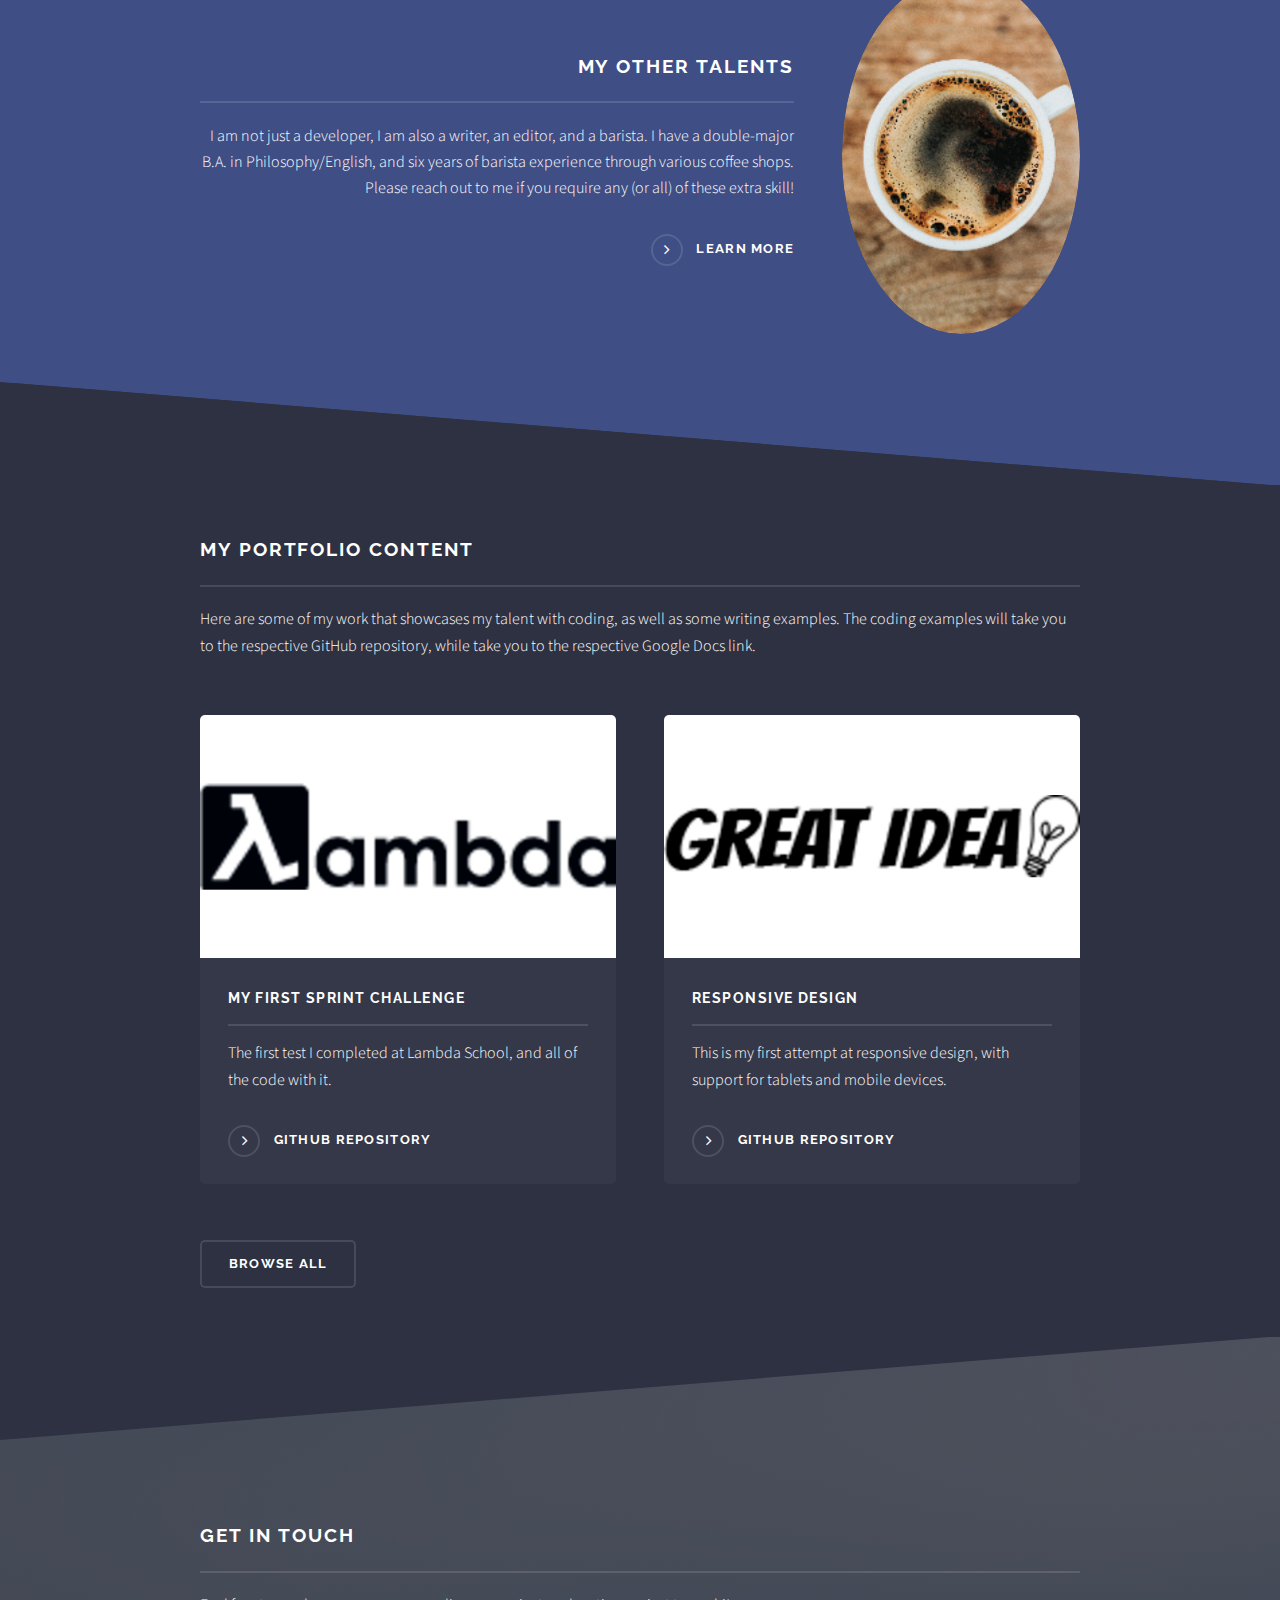
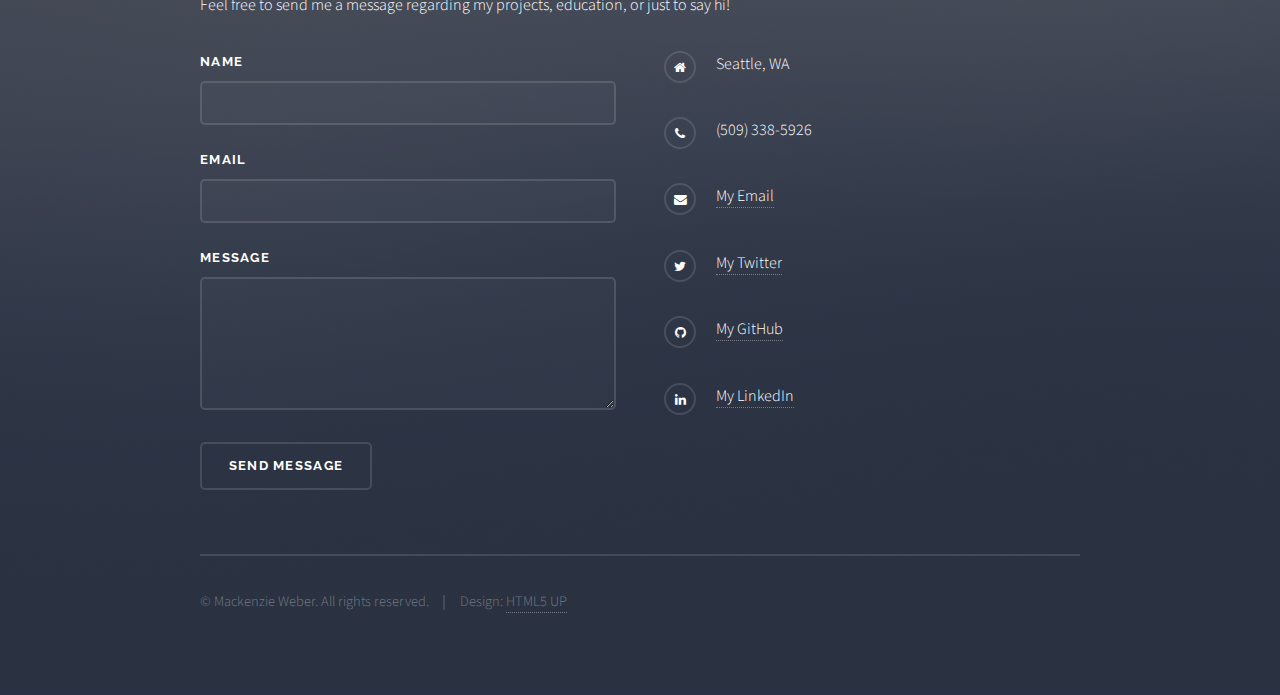
==== commit 1bbfa38c: "New at a glance menu" ====
--- a/index.html
+++ b/index.html
@@ -43,8 +43,14 @@
 						<div class="inner">
 							<div class="logo"><span class="icon fa-diamond"></span></div>
 							<h2>I am Mackenzie Weber</h2>
-							<p>Full-Stack Web Developer, Coffee Drinker, and Kung-Fu Enthusiast</p>
-							<p>Lorem ipsum fucksum</p>
+							<h3>Full-Stack Web Developer, Coffee Drinker, and Kung-Fu Enthusiast</h3>
+							<p>At A Glance:
+								<nav>
+									<a href="#aboutme">About Me</a>
+									<a href="#porto">Portfolio</a>
+									<a href="#message">Contact</a>
+								</nav>
+							</p>
 						</div>
 					</section>
 
@@ -52,6 +58,7 @@
 					<section id="wrapper">
 
 						<!-- One -->
+						<section id="aboutme">
 							<section id="one" class="wrapper spotlight style1">
 								<div class="inner">
 									<a href="#" class="image"><img src="images/trees-john-westrock-intro.png" alt="A photo of evergreen trees shrouded in fog |Photo by John Westrock on Unsplash" /></a>
@@ -64,7 +71,7 @@
 									</div>
 								</div>
 							</section>
-
+						</section>
 						<!-- Two -->
 							<section id="two" class="wrapper alt spotlight style2">
 								<div class="inner">
@@ -90,6 +97,8 @@
 							</section>
 
 						<!-- Four -->
+						<section id="porto">
+
 							<section id="four" class="wrapper alt style1">
 								<div class="inner">
 									<h2 class="major">My Portfolio Content</h2>
@@ -113,10 +122,13 @@
 									</ul>
 								</div>
 							</section>
-
+							
+						</section>
 					</section>
 
 				<!-- Footer -->
+				<section id="message">
+
 					<section id="footer">
 						<div class="inner">
 							<h2 class="major">Get in touch</h2>
@@ -155,7 +167,8 @@
 							</ul>
 						</div>
 					</section>
-
+					
+				</section>
 			</div>
 
 		<!-- Scripts -->
--- a/assets/css/main.css
+++ b/assets/css/main.css
@@ -3392,10 +3392,41 @@
 			-ms-filter: blur(0);
 			filter: blur(0);
 			opacity: 1;
-			border-bottom: solid 2px rgba(255, 255, 255, 0.125);
 			font-size: 2.25em;
+			padding-bottom: 0em;
+			margin-bottom: 0em;
+			/* border-bottom: solid 2px rgba(255, 255, 255, 0.125); 
 			margin-bottom: 0.8em;
-			padding-bottom: 0.4em;
+			padding-bottom: 0.4em; */
+		}
+
+		#banner h3 {
+			-moz-transition: opacity 0.5s ease, -moz-transform 0.5s ease, -moz-filter 0.25s ease;
+			-webkit-transition: opacity 0.5s ease, -webkit-transform 0.5s ease, -webkit-filter 0.25s ease;
+			-ms-transition: opacity 0.5s ease, -ms-transform 0.5s ease, -ms-filter 0.25s ease;
+			transition: opacity 0.5s ease, transform 0.5s ease, filter 0.25s ease;
+			-moz-transform: translateX(0);
+			-webkit-transform: translateX(0);
+			-ms-transform: translateX(0);
+			transform: translateX(0);
+			-moz-transition-delay: 0.8s;
+			-webkit-transition-delay: 0.8s;
+			-ms-transition-delay: 0.8s;
+			transition-delay: 0.8s;
+			-moz-filter: blur(0);
+			-webkit-filter: blur(0);
+			-ms-filter: blur(0);
+			filter: blur(0);
+			opacity: 1;
+			font-family: Raleway, Helvetica, sans-serif;
+			font-size: 1em;
+			font-weight: 200;
+			letter-spacing: 0.1em;
+			line-height: 2;
+			text-transform: uppercase;
+			border-bottom: solid 2px rgba(255, 255, 255, 0.125); 
+			margin-bottom: 0.8em;
+			padding-bottom: 0.8em; 
 		}
 
 		#banner p {
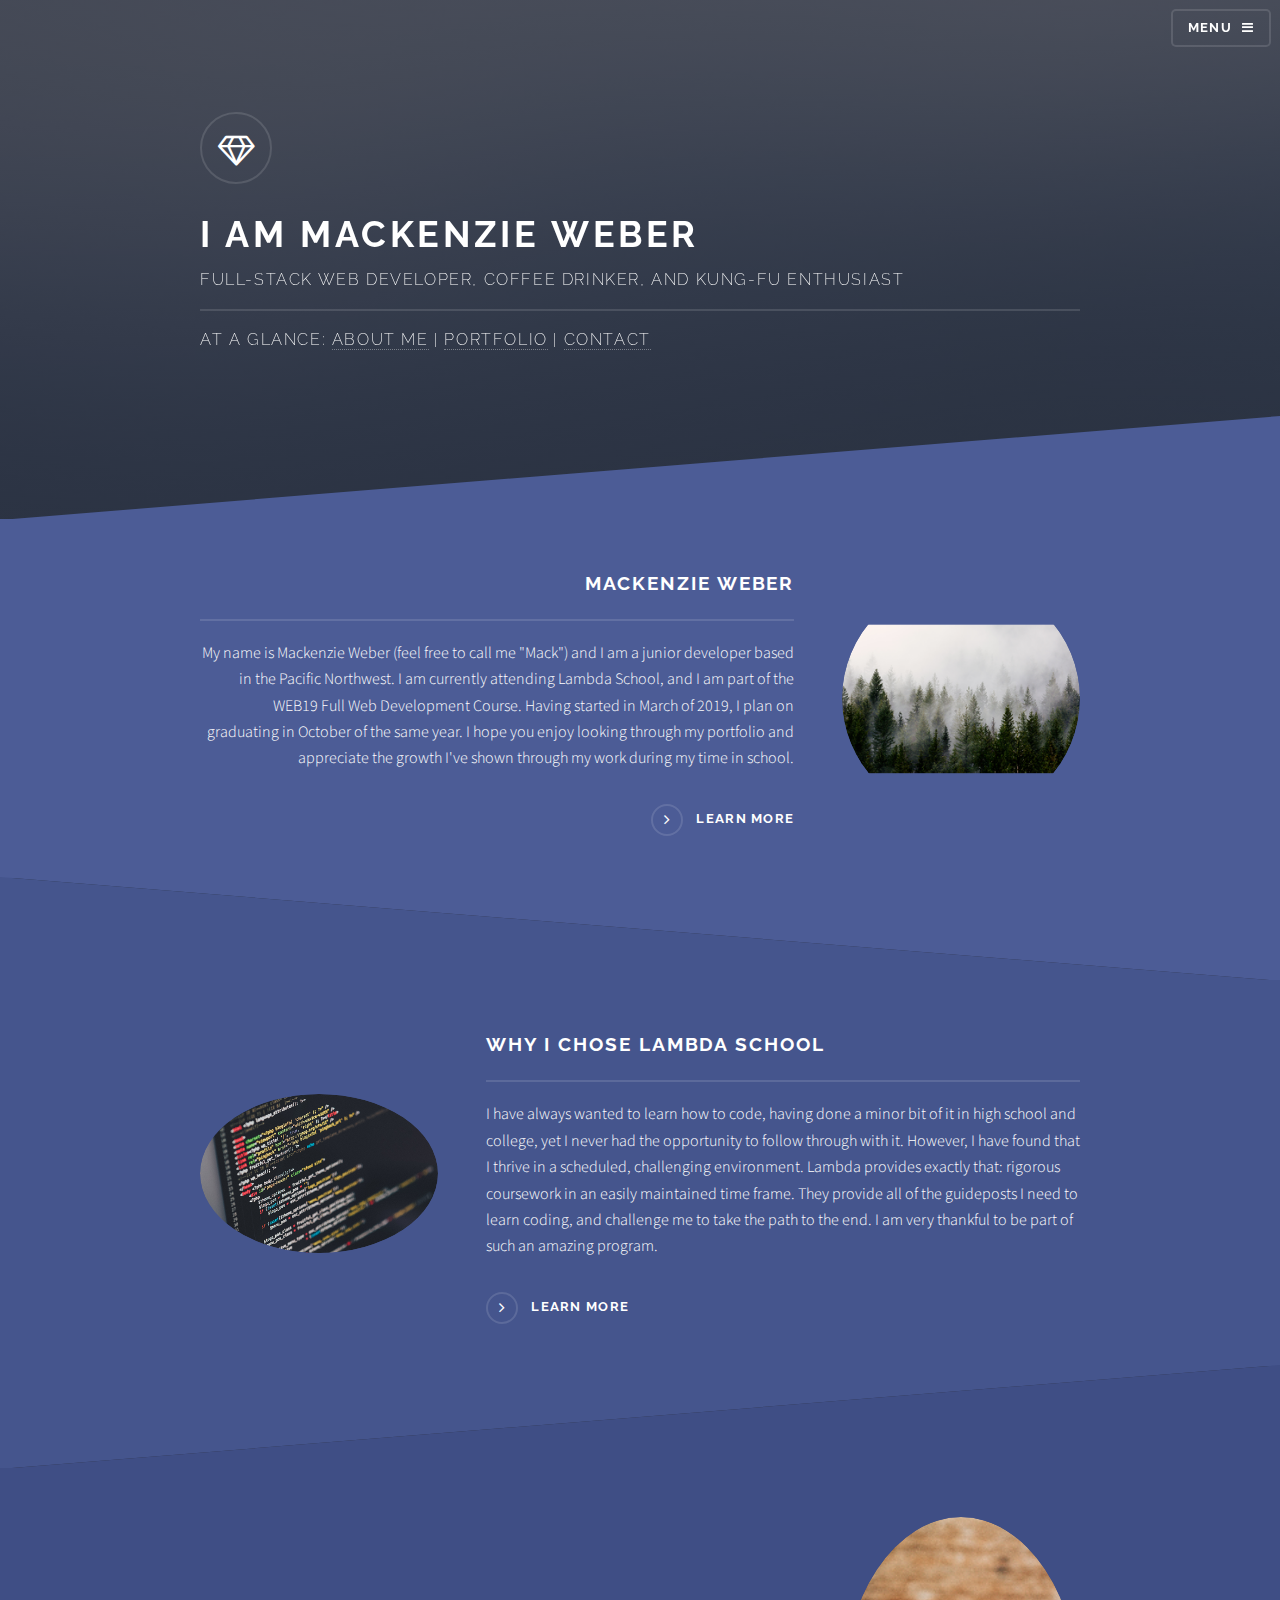
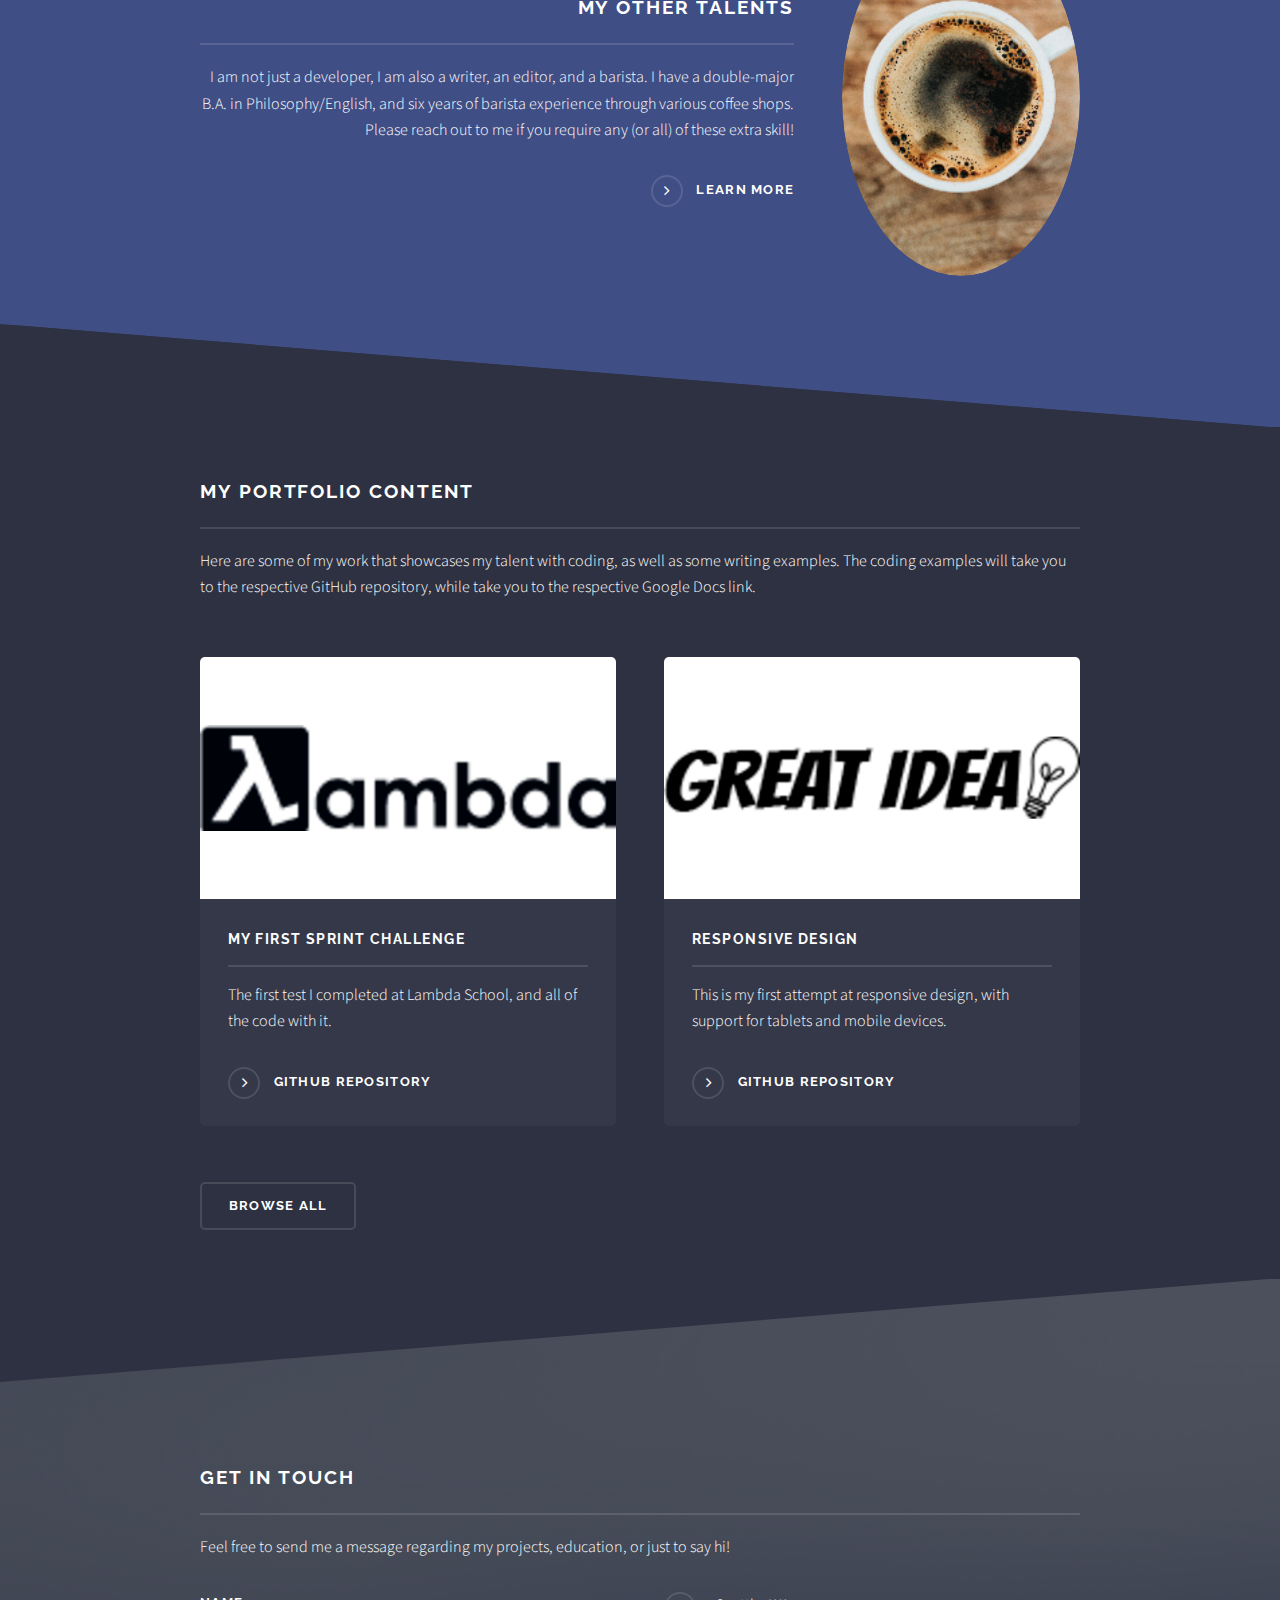
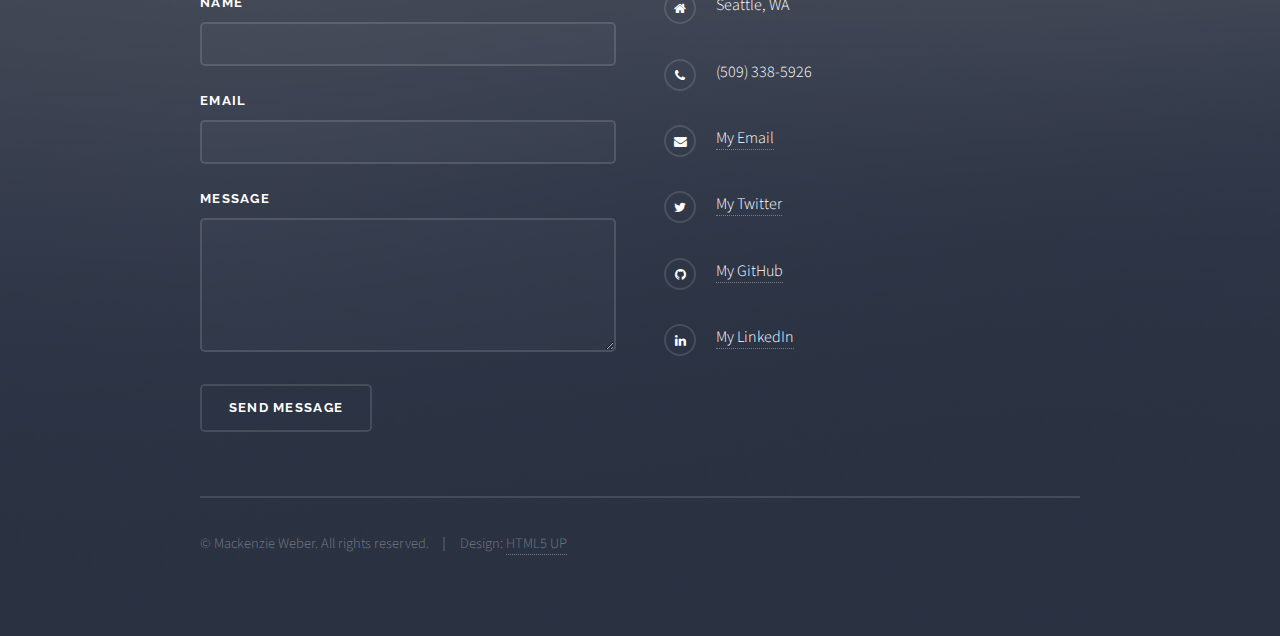
==== commit 9615aa87: "Updated at a glance menu, updated nav and header to be consistent" ====
--- a/index.html
+++ b/index.html
@@ -45,11 +45,11 @@
 							<h2>I am Mackenzie Weber</h2>
 							<h3>Full-Stack Web Developer, Coffee Drinker, and Kung-Fu Enthusiast</h3>
 							<p>At A Glance:
-								<nav>
-									<a href="#aboutme">About Me</a>
-									<a href="#porto">Portfolio</a>
-									<a href="#message">Contact</a>
-								</nav>
+									<span><a href="aboutme">About Me</a></span>
+									|
+									<span><a href="#porto">Portfolio</a></span>
+									|
+									<span><a href="#message">Contact</a></span>
 							</p>
 						</div>
 					</section>
